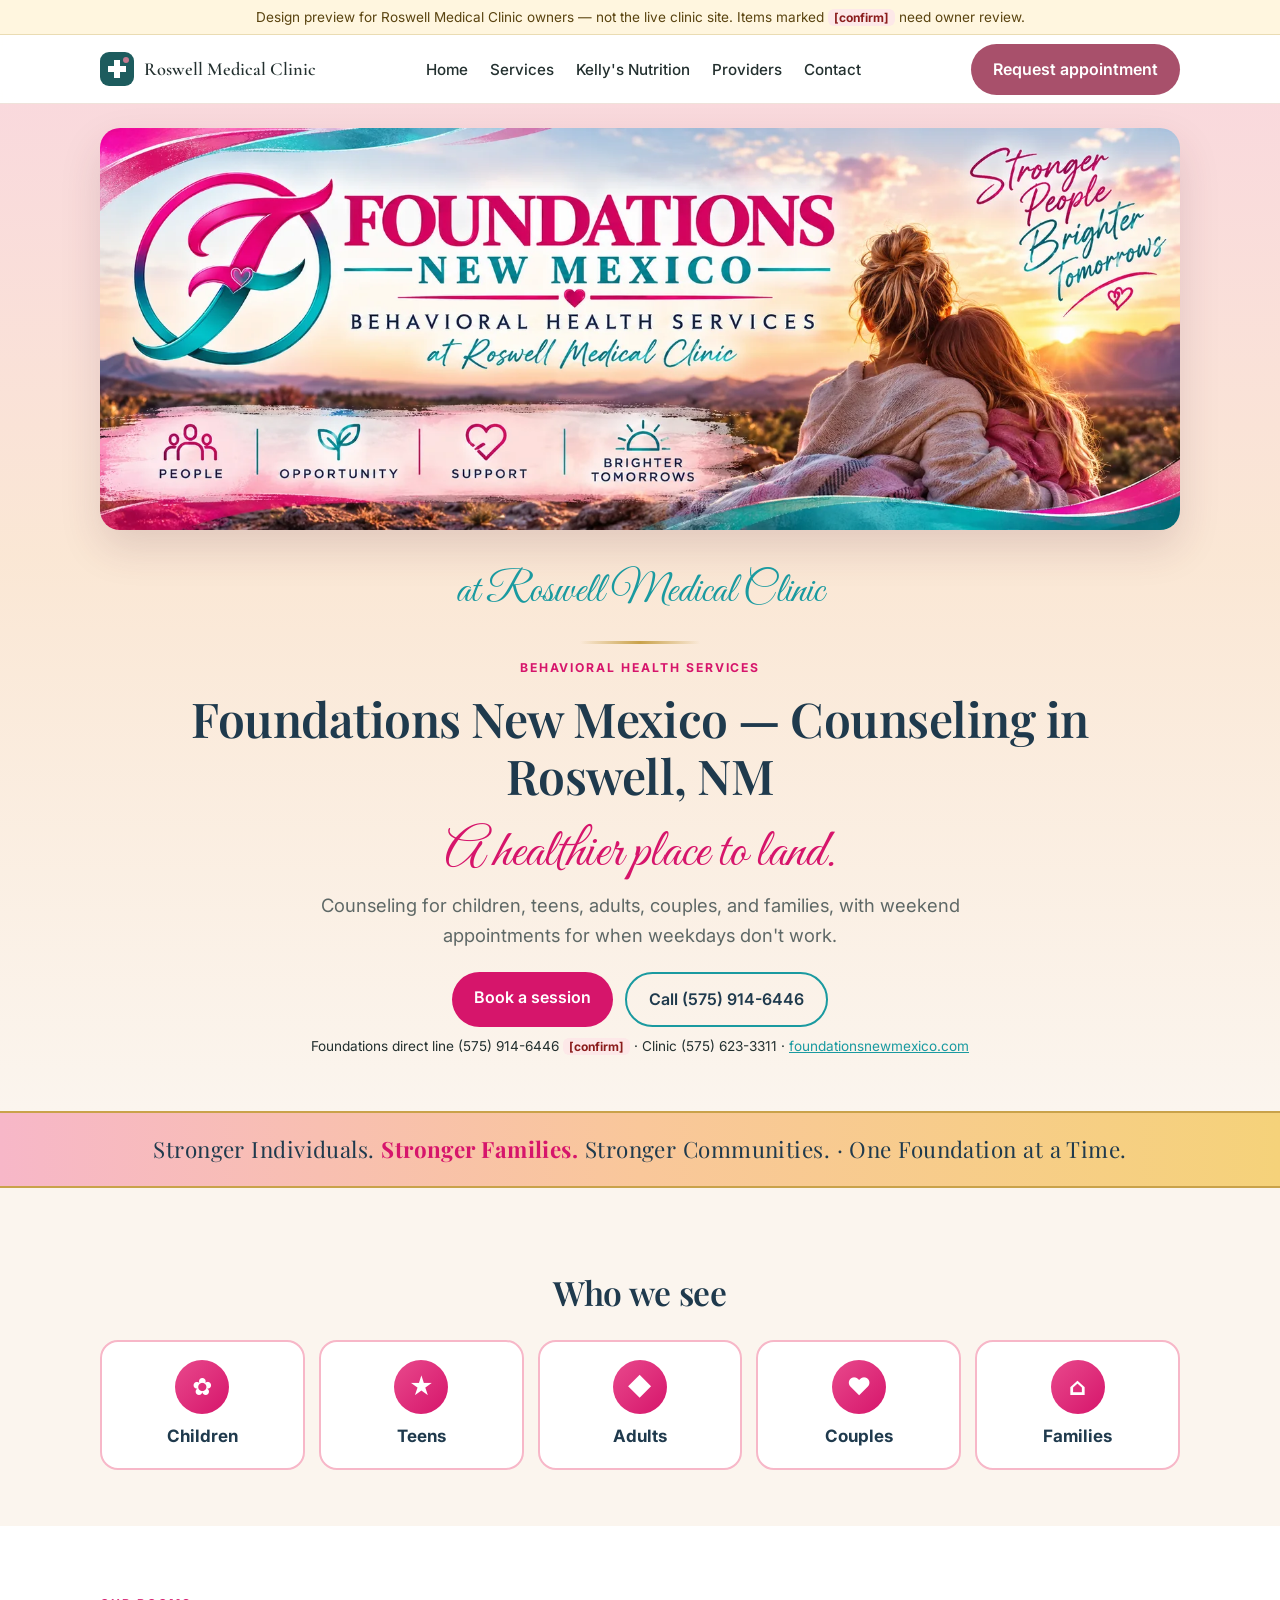
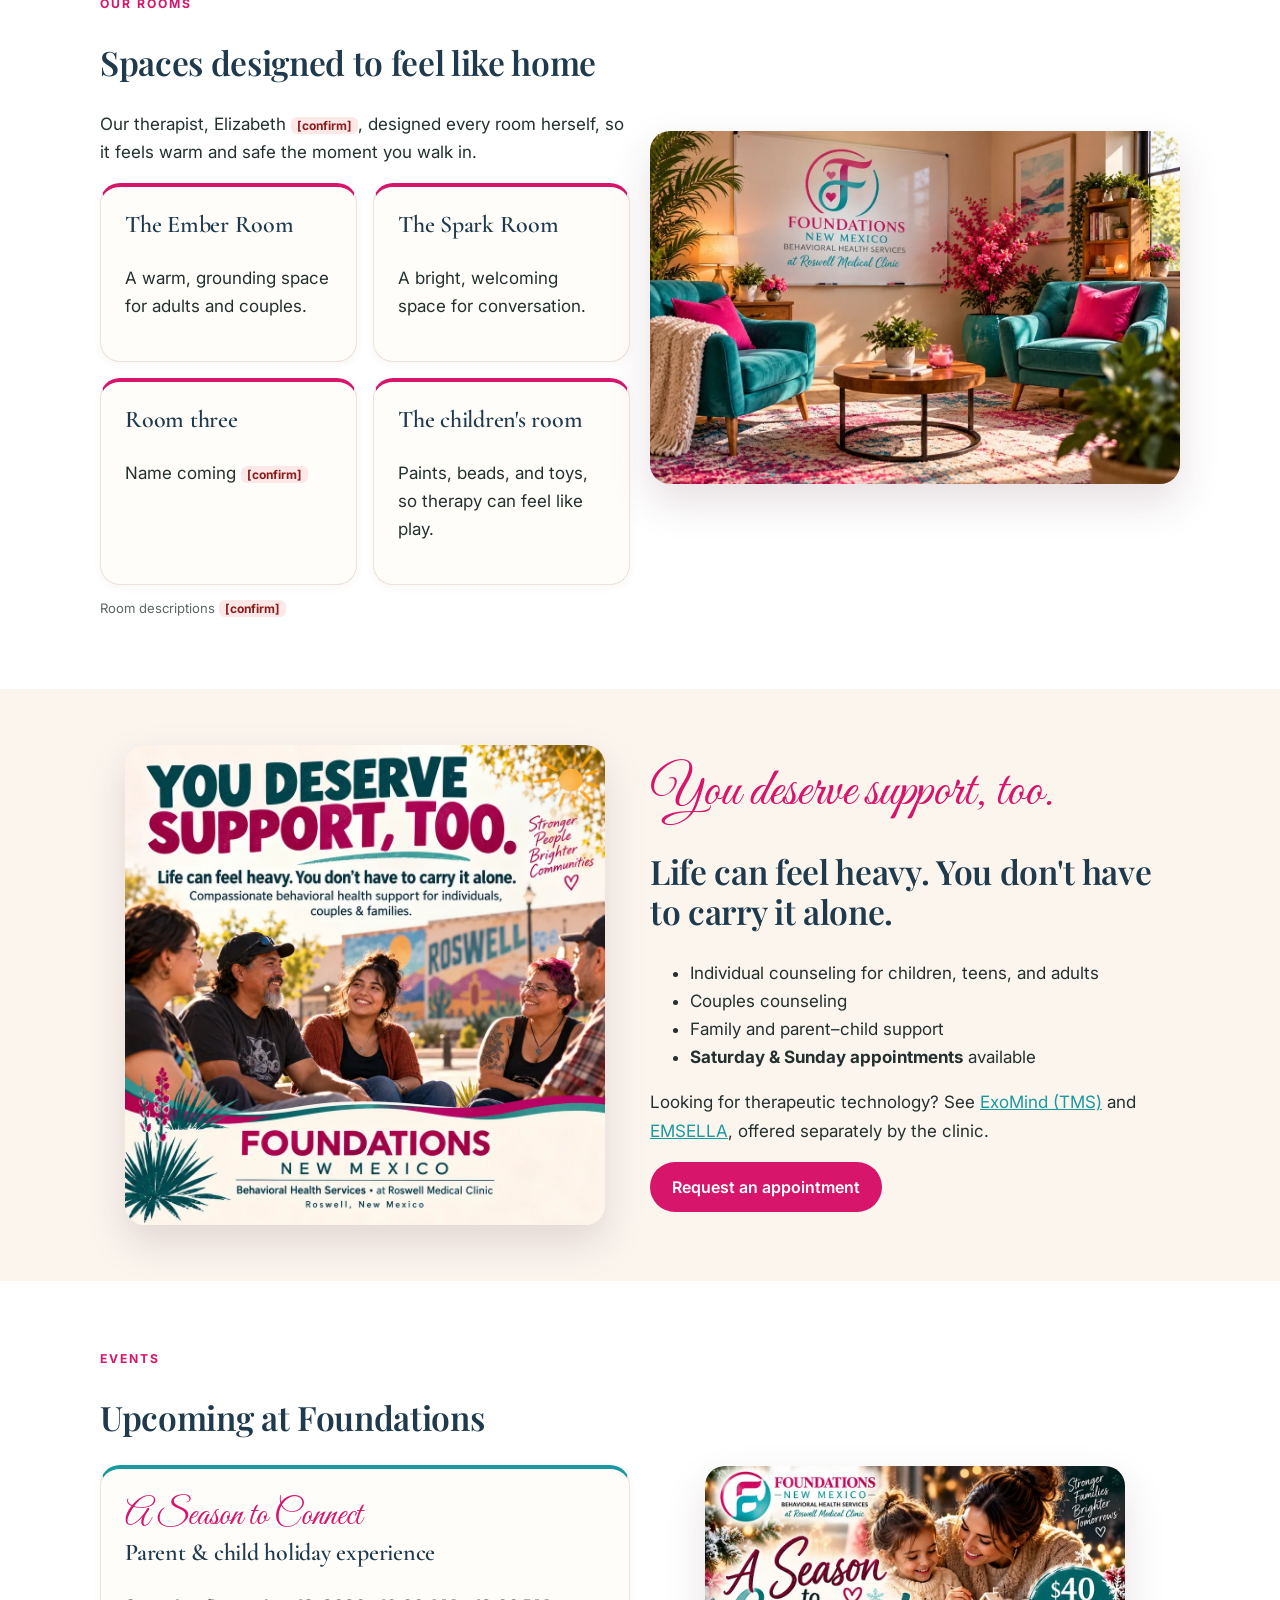
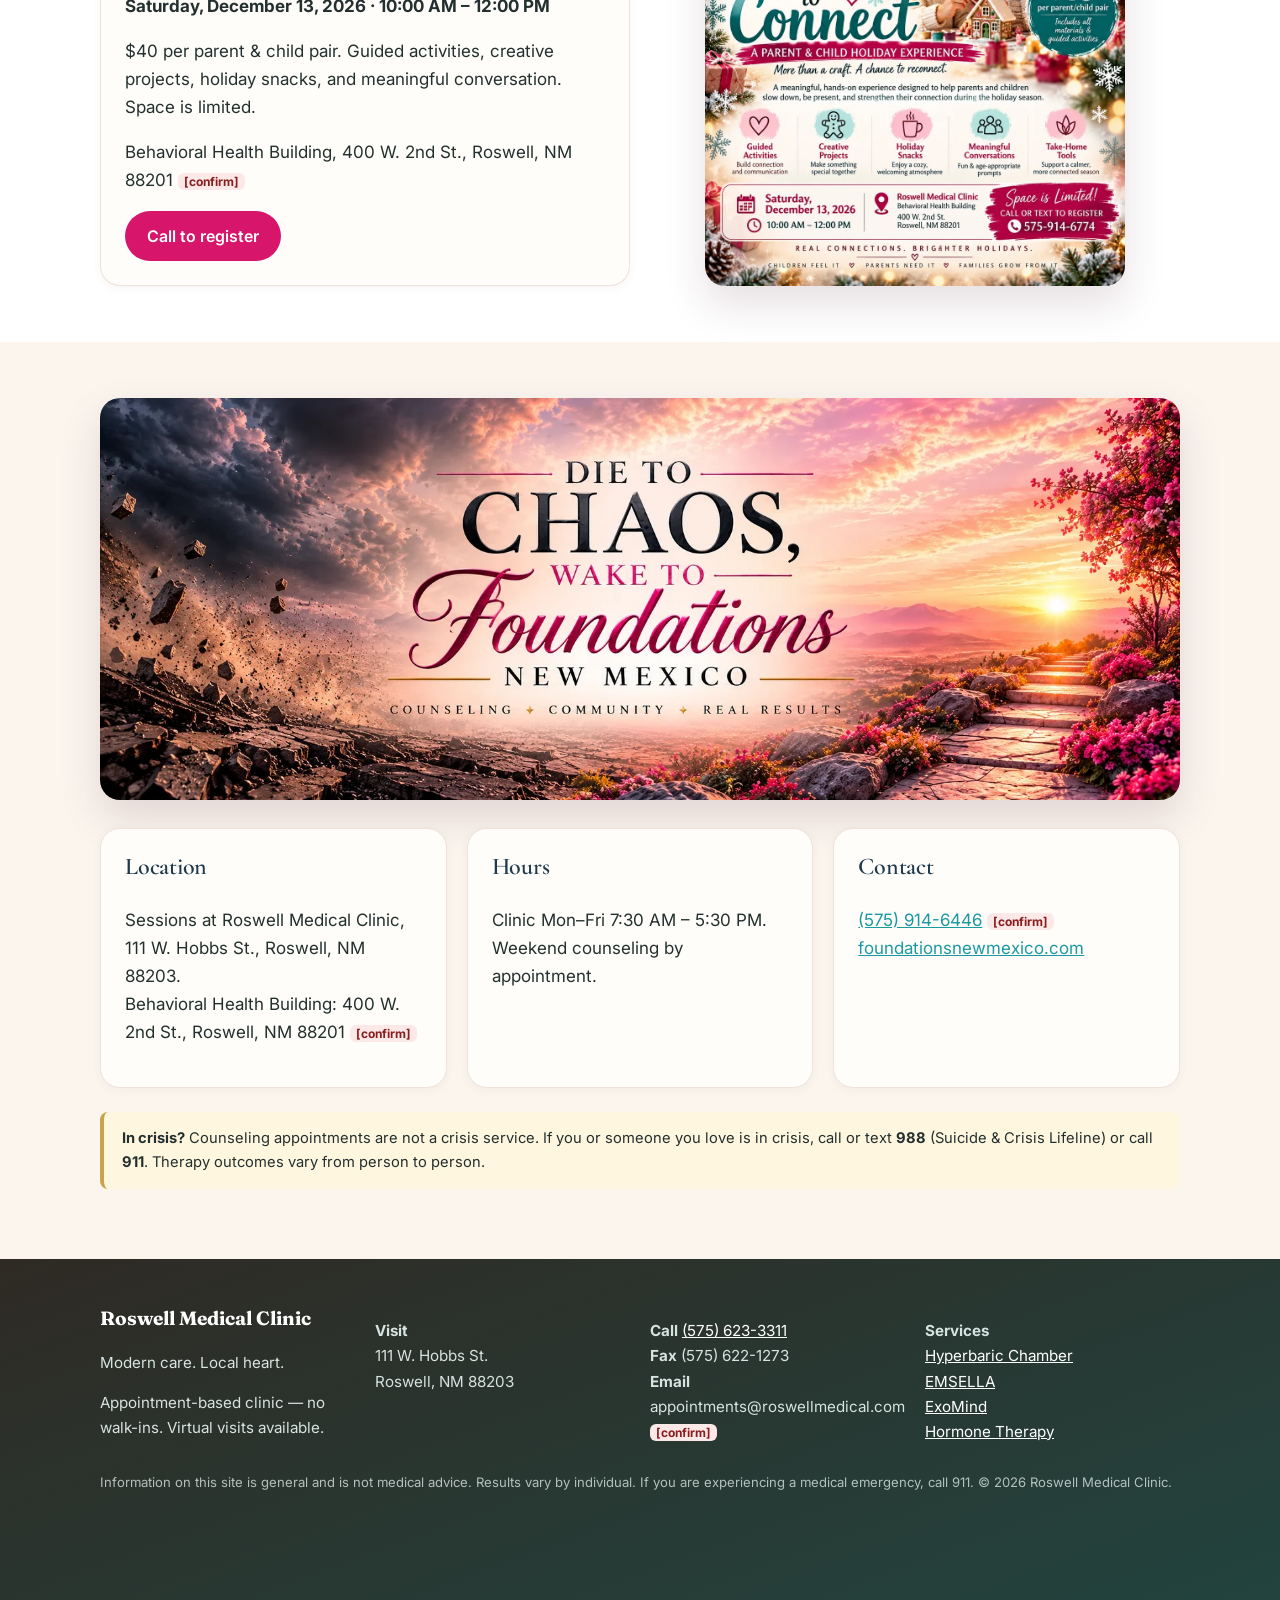
==== roswell-medical/behavioral-health-counseling-roswell-nm.html @ d25d384a "Foundations NM page: exact brand palette" ====
<!doctype html><html lang="en"><head><meta charset="utf-8"><meta name="viewport" content="width=device-width,initial-scale=1">
<meta name="robots" content="noindex,nofollow"><title>Foundations New Mexico | Counseling in Roswell, NM for Children, Teens, Adults, Couples & Families</title><meta name="description" content="Foundations New Mexico, Behavioral Health Services at Roswell Medical Clinic: counseling for children, teens, adults, couples, and families in Roswell, NM. Weekend appointments available.">
<meta property="og:title" content="Foundations New Mexico | Counseling in Roswell, NM for Children, Teens, Adults, Couples & Families"><meta property="og:description" content="Foundations New Mexico, Behavioral Health Services at Roswell Medical Clinic: counseling for children, teens, adults, couples, and families in Roswell, NM. Weekend appointments available."><meta name="theme-color" content="#1d5c5e">
<link rel="preconnect" href="https://fonts.googleapis.com"><link href="https://fonts.googleapis.com/css2?family=Cormorant+Garamond:wght@500;600;700&family=Great+Vibes&family=Playfair+Display:wght@700;900&family=Fraunces:wght@600&family=Inter:wght@400;500;600;700&display=swap" rel="stylesheet">
<link rel="stylesheet" href="styles.css"><script type="application/ld+json">{"@context": "https://schema.org", "@type": ["MedicalClinic", "LocalBusiness"], "name": "Roswell Medical Clinic", "slogan": "Modern care. Local heart.", "telephone": "+1-575-623-3311", "faxNumber": "+1-575-622-1273", "address": {"@type": "PostalAddress", "streetAddress": "111 W. Hobbs St.", "addressLocality": "Roswell", "addressRegion": "NM", "postalCode": "88203", "addressCountry": "US"}, "url": "https://roswellmedical.com/", "medicalSpecialty": ["PrimaryCare", "Psychiatric"], "availableService": [], "department": {"@type": "MedicalClinic", "name": "Foundations New Mexico", "telephone": "+1-575-914-6446", "url": "https://foundationsnewmexico.com", "medicalSpecialty": "Psychiatric"}}</script></head><body>
<a class="skip" href="#main">Skip to content</a><div class="preview">Design preview for Roswell Medical Clinic owners — not the live clinic site. Items marked <span class="confirm">[confirm]</span> need owner review.</div>
<header><div class="wrap hbar"><a class="logo" href="index.html"><svg width="34" height="34" viewBox="0 0 34 34" aria-hidden="true"><rect width="34" height="34" rx="9" fill="#1d5c5e"/><path d="M14 8h6v6h6v6h-6v6h-6v-6H8v-6h6z" fill="#fff"/><circle cx="26" cy="8" r="3" fill="#c47a90"/></svg><span>Roswell Medical Clinic</span></a>
<button class="menu-t" aria-expanded="false" aria-controls="nav" onclick="var n=document.getElementById('nav');n.classList.toggle('open');this.setAttribute('aria-expanded',n.classList.contains('open'))">Menu</button>
<nav id="nav" aria-label="Main"><ul><li><a href="index.html">Home</a></li><li><a href="services.html">Services</a></li><li><a href="kellys-nutrition.html">Kelly's Nutrition</a></li><li><a href="providers.html">Providers</a></li><li><a href="contact.html">Contact</a></li></ul></nav><a class="btn" href="book.html">Request appointment</a></div></header>
<main id="main"><style>
body{background:#FBF5EE}.fnm{--mg:#D6156B;--mg2:#e8498c;--tl:#1A9AA0;--tl2:#1F3A4D;--gold:#C9A24A;--sunset:linear-gradient(90deg,#F7B7C8,#F9C79A,#F5D27A)}
.fnm .tscript{font-family:"Great Vibes",cursive;color:var(--tl);font-size:clamp(1.8rem,4.5vw,2.6rem);margin:0}
.fnm .goldrule{height:3px;width:120px;margin:14px auto;background:linear-gradient(90deg,transparent,var(--gold),transparent);border:0}
.fnm .script{font-family:"Great Vibes",cursive;font-weight:400;color:var(--mg);font-size:clamp(2.2rem,6vw,3.4rem);line-height:1.1;margin:.1em 0}
.fnm h1{font-family:"Playfair Display",Georgia,serif;color:var(--tl2);font-size:clamp(1.9rem,4.6vw,3rem)}
.fnm h2{font-family:"Playfair Display",Georgia,serif;color:var(--tl2)}
.fnm .eyebrow{color:var(--mg)}
.fnm .btn{background:var(--mg)}.fnm .btn:hover{background:#a90f53}.fnm a{color:var(--tl)}.fnm a.btn{color:#fff}.fnm a.btn.ghost{color:var(--tl2)}.fnm .card h3{color:var(--tl2)}.fnm .warn{border-left-color:var(--gold)}.fnm .btn.ghost{background:transparent;color:var(--tl2);border-color:var(--tl)}.fnm .btn.ghost:hover{background:var(--tl);color:#fff}
.fhero{background:linear-gradient(180deg,rgba(247,183,200,.45),rgba(249,199,154,.3) 45%,#FBF5EE);padding:24px 0 40px}
.fband{background:var(--sunset);color:var(--tl2);border-top:2px solid var(--gold);border-bottom:2px solid var(--gold);text-align:center;padding:18px 12px;font-family:"Playfair Display",serif;font-size:clamp(1rem,2.6vw,1.4rem);letter-spacing:.02em}
.fband b{color:var(--mg)}
.ages{display:grid;grid-template-columns:repeat(5,1fr);gap:14px;text-align:center}.ages div{background:#fff;border:2px solid #F7B7C8;border-radius:18px;padding:18px 6px;font-weight:700;color:var(--tl2);transition:transform .25s}.ages div:hover{transform:translateY(-4px)}.ages span{display:grid;place-items:center;width:54px;height:54px;margin:0 auto 8px;border-radius:50%;background:linear-gradient(135deg,var(--mg2),var(--mg));color:#fff;font-size:1.5rem}
.rooms{display:grid;grid-template-columns:repeat(auto-fit,minmax(220px,1fr));gap:16px}.rooms .card{border-top:4px solid var(--mg)}
.fnm .card.feature{border-top-color:var(--tl)}
@media(max-width:640px){.ages{grid-template-columns:repeat(3,1fr)}}
</style><div class="fnm">
<section class="fhero"><div class="wrap"><img class="fimg" src="img/banner.svg" alt="Foundations New Mexico, Behavioral Health Services at Roswell Medical Clinic. Stronger People, Brighter Futures." width="1600" height="595">
<div style="text-align:center;margin-top:28px"><p class="tscript">at Roswell Medical Clinic</p><hr class="goldrule"><p class="eyebrow">Behavioral Health Services</p><h1>Foundations New Mexico — Counseling in Roswell, NM</h1><p class="script">A healthier place to land.</p><p class="lead" style="margin:0 auto">Counseling for children, teens, adults, couples, and families, with weekend appointments for when weekdays don't work.</p>
<div class="cta" style="justify-content:center"><a class="btn" href="book.html?service=behavioral">Book a session</a><a class="btn ghost" href="tel:+15759146446">Call (575) 914-6446</a></div><p style="font-size:.85rem;margin-top:8px">Foundations direct line (575) 914-6446 <span class="confirm">[confirm]</span> · Clinic (575) 623-3311 · <a href="https://foundationsnewmexico.com" rel="noopener">foundationsnewmexico.com</a></p></div></div></section>
<div class="fband">Stronger Individuals. <b>Stronger Families.</b> Stronger Communities. · One Foundation at a Time.</div>
<section><div class="wrap"><h2 style="text-align:center">Who we see</h2><div class="ages"><div><span>✿</span>Children</div><div><span>★</span>Teens</div><div><span>◆</span>Adults</div><div><span>♥</span>Couples</div><div><span>⌂</span>Families</div></div></div></section>
<section style="background:#fff"><div class="wrap grid" style="align-items:center"><div><p class="eyebrow">Our rooms</p><h2>Spaces designed to feel like home</h2><p>Our therapist, Elizabeth <span class="confirm">[confirm]</span>, designed every room herself, so it feels warm and safe the moment you walk in.</p>
<div class="rooms"><div class="card"><h3>The Ember Room</h3><p>A warm, grounding space for adults and couples.</p></div><div class="card"><h3>The Spark Room</h3><p>A bright, welcoming space for conversation.</p></div><div class="card"><h3>Room three</h3><p>Name coming <span class="confirm">[confirm]</span></p></div><div class="card"><h3>The children's room</h3><p>Paints, beads, and toys, so therapy can feel like play.</p></div></div>
<p style="font-size:.82rem;color:var(--muted)">Room descriptions <span class="confirm">[confirm]</span></p></div><img class="fimg" src="img/room.svg" alt="A Foundations New Mexico therapy room with teal chairs, pink pillows, and plants" width="1200" height="800" loading="lazy"></div></section>
<section><div class="wrap grid" style="align-items:center"><img class="fimg" src="img/support.svg" alt="You deserve support, too. Life can feel heavy. You don't have to carry it alone." width="1000" height="1000" loading="lazy" style="max-width:480px;margin:auto">
<div><p class="script">You deserve support, too.</p><h2>Life can feel heavy. You don't have to carry it alone.</h2><ul><li>Individual counseling for children, teens, and adults</li><li>Couples counseling</li><li>Family and parent–child support</li><li><strong>Saturday &amp; Sunday appointments</strong> available</li></ul><p>Looking for therapeutic technology? See <a href="exomind-roswell-nm.html">ExoMind (TMS)</a> and <a href="emsella-roswell-nm.html">EMSELLA</a>, offered separately by the clinic.</p><a class="btn" href="book.html?service=behavioral">Request an appointment</a></div></div></section>
<section style="background:#fff"><div class="wrap"><p class="eyebrow">Events</p><h2>Upcoming at Foundations</h2><div class="grid" style="align-items:center"><div class="card feature"><p class="script" style="font-size:2.2rem">A Season to Connect</p><h3>Parent &amp; child holiday experience</h3><p><strong>Saturday, December 13, 2026 · 10:00 AM – 12:00 PM</strong></p><p>$40 per parent &amp; child pair. Guided activities, creative projects, holiday snacks, and meaningful conversation. Space is limited.</p><p>Behavioral Health Building, 400 W. 2nd St., Roswell, NM 88201 <span class="confirm">[confirm]</span></p><a class="btn" href="tel:+15759146446">Call to register</a></div><img class="fimg" src="img/season.svg" alt="A Season to Connect event flyer" width="1000" height="1000" loading="lazy" style="max-width:420px;margin:auto"></div></div></section>
<section><div class="wrap"><img class="fimg" src="img/chaos.svg" alt="Die to Chaos, Wake to Foundations" width="1600" height="595" loading="lazy"><div class="grid" style="margin-top:28px"><div class="card"><h3>Location</h3><p>Sessions at Roswell Medical Clinic, 111 W. Hobbs St., Roswell, NM 88203.<br>Behavioral Health Building: 400 W. 2nd St., Roswell, NM 88201 <span class="confirm">[confirm]</span></p></div><div class="card"><h3>Hours</h3><p>Clinic Mon–Fri 7:30 AM – 5:30 PM. Weekend counseling by appointment.</p></div><div class="card"><h3>Contact</h3><p><a href="tel:+15759146446">(575) 914-6446</a> <span class="confirm">[confirm]</span><br><a href="https://foundationsnewmexico.com" rel="noopener">foundationsnewmexico.com</a></p></div></div>
<p class="warn" style="margin-top:24px"><strong>In crisis?</strong> Counseling appointments are not a crisis service. If you or someone you love is in crisis, call or text <strong>988</strong> (Suicide &amp; Crisis Lifeline) or call <strong>911</strong>. Therapy outcomes vary from person to person.</p></div></section></div></main>
<footer><div class="wrap grid"><div><strong style="font-family:Fraunces,serif;font-size:1.2rem;color:#fff">Roswell Medical Clinic</strong><p>Modern care. Local heart.</p><p>Appointment-based clinic — no walk-ins. Virtual visits available.</p></div>
<div><p><strong>Visit</strong><br>111 W. Hobbs St.<br>Roswell, NM 88203</p></div><div><p><strong>Call</strong> <a href="tel:+15756233311">(575) 623-3311</a><br><strong>Fax</strong> (575) 622-1273<br><strong>Email</strong> appointments@roswellmedical.com <span class="confirm">[confirm]</span></p></div>
<div><p><strong>Services</strong><br><a href="hyperbaric-chamber-roswell-nm.html">Hyperbaric Chamber</a><br><a href="emsella-roswell-nm.html">EMSELLA</a><br><a href="exomind-roswell-nm.html">ExoMind</a><br><a href="hormone-therapy-roswell-nm.html">Hormone Therapy</a></p></div></div>
<div class="wrap"><p style="font-size:.82rem;opacity:.8">Information on this site is general and is not medical advice. Results vary by individual. If you are experiencing a medical emergency, call 911. © 2026 Roswell Medical Clinic.</p></div></footer>
<div class="mbar"><a class="btn ghost" href="tel:+15756233311">Call</a><a class="btn" href="book.html">Book</a></div><script src="site.js" defer></script></body></html>
---- roswell-medical/styles.css ----
:root{--ink:#23302f;--muted:#5e6866;--bg:#fcf7f2;--card:#fffdfa;--brand:#1d5c5e;--brand-d:#154446;--terra:#a8506b;--sand:#f3dcd2;--accent:#c9a45c;--line:#efe2da;--r:20px}
*{box-sizing:border-box}html{scroll-behavior:smooth}body{margin:0;font-family:"Inter",system-ui,-apple-system,Segoe UI,Roboto,sans-serif;color:var(--ink);background:var(--bg);line-height:1.65;font-size:17px}
h1,h2,h3{font-family:"Cormorant Garamond","Fraunces",Georgia,serif;line-height:1.2;font-weight:600;letter-spacing:-.01em}h1{font-size:clamp(2.4rem,6vw,4rem);margin:.2em 0 .4em}h2{font-size:clamp(1.5rem,3.4vw,2.1rem)}
a{color:var(--brand)}a:focus-visible,button:focus-visible,input:focus-visible,select:focus-visible,textarea:focus-visible{outline:3px solid var(--accent);outline-offset:2px}
.skip{position:absolute;left:-999px}.skip:focus{left:8px;top:8px;background:#fff;padding:8px;z-index:99}
.wrap{max-width:1120px;margin:0 auto;padding:0 20px}
.preview{background:#fff6df;color:#5a4410;font-size:.85rem;text-align:center;padding:6px 12px;border-bottom:1px solid #eadcb3}
header{background:rgba(255,255,255,.95);backdrop-filter:blur(8px);border-bottom:1px solid var(--line);position:sticky;top:0;z-index:20}
.hbar{display:flex;align-items:center;justify-content:space-between;gap:16px;min-height:68px}
.logo{display:flex;align-items:center;gap:10px;text-decoration:none;color:var(--ink);font-family:"Cormorant Garamond","Fraunces",Georgia,serif;font-weight:600;font-size:1.15rem}
.logo svg{flex:none}
nav ul{list-style:none;display:flex;gap:22px;margin:0;padding:0}nav a{text-decoration:none;color:var(--ink);font-weight:500;font-size:.95rem}nav a[aria-current]{color:var(--brand);border-bottom:2px solid var(--accent)}
.btn{display:inline-block;transition:transform .2s,background .2s;background:var(--terra);color:#fff;text-decoration:none;padding:12px 22px;border-radius:999px;font-weight:600;border:0;cursor:pointer;font-size:1rem}.btn:hover{background:#8c3f58;transform:translateY(-2px)}.btn.ghost{background:transparent;color:var(--brand);border:2px solid var(--brand)}.btn.ghost:hover{background:var(--brand);color:#fff}
.menu-t{display:none;background:none;border:1px solid var(--line);border-radius:10px;padding:8px 12px;font-size:1rem}
.hero{background:radial-gradient(900px 420px at 85% -10%,#f6d3cf 0,transparent 60%),radial-gradient(700px 400px at -10% 110%,#f7dfc8 0,transparent 60%),linear-gradient(180deg,#fbece6,#fcf7f2);padding:72px 0 56px;position:relative;overflow:hidden}
.eyebrow{text-transform:uppercase;letter-spacing:.16em;font-size:.76rem;color:var(--terra);font-weight:700}
.lead{font-size:1.15rem;color:var(--muted);max-width:640px}
.cta{display:flex;flex-wrap:wrap;gap:12px;margin-top:22px}
section{padding:56px 0}.grid{display:grid;gap:20px;grid-template-columns:repeat(auto-fit,minmax(250px,1fr))}
.card{background:var(--card);border:1px solid var(--line);border-radius:var(--r);padding:24px;box-shadow:0 2px 10px rgba(90,60,30,.05);transition:transform .25s,box-shadow .25s}.card:hover{transform:translateY(-4px);box-shadow:0 14px 30px rgba(90,60,30,.12)}.card h3{margin-top:0;font-size:1.5rem}.card a.more{font-weight:600;text-decoration:none}
.feature{border-top:4px solid var(--accent)}
.note{background:#f3ece0;border-left:4px solid var(--brand);padding:14px 18px;border-radius:8px;font-size:.95rem}
.warn{background:#fff6df;border-left:4px solid var(--accent);padding:14px 18px;border-radius:8px;font-size:.92rem}
.confirm{background:#fde8e8;color:#8a1c1c;font-size:.75rem;font-weight:700;padding:1px 6px;border-radius:6px;white-space:nowrap}
.price{font-size:1.2rem;font-weight:700}
details{background:#fff;border:1px solid var(--line);border-radius:12px;padding:14px 18px;margin:10px 0}summary{cursor:pointer;font-weight:600}
.steps{counter-reset:s;list-style:none;padding:0}.steps li{counter-increment:s;padding-left:46px;position:relative;margin:14px 0}.steps li:before{content:counter(s);position:absolute;left:0;top:0;width:32px;height:32px;border-radius:50%;background:var(--terra);color:#fff;display:grid;place-items:center;font-weight:700}
form .row{display:grid;gap:16px;grid-template-columns:1fr 1fr}label{font-weight:600;display:block;margin-bottom:4px}input,select,textarea{width:100%;padding:12px;border:1px solid #c5d3d0;border-radius:10px;font:inherit;background:#fff}fieldset{border:1px solid var(--line);border-radius:10px}
table{border-collapse:collapse;width:100%}td,th{padding:10px;border-bottom:1px solid var(--line);text-align:left}
footer{background:linear-gradient(160deg,#2f2a24,#22443f);color:#d6e3e0;padding:44px 0 110px;font-size:.95rem}footer a{color:#fff}
.mbar{display:none}
@media(max-width:860px){nav{display:none;position:absolute;top:68px;left:0;right:0;background:#fff;border-bottom:1px solid var(--line)}nav.open{display:block}nav ul{flex-direction:column;padding:14px 20px;gap:14px}.menu-t{display:block}.hbar .btn{display:none}form .row{grid-template-columns:1fr}
.mbar{display:flex;position:fixed;bottom:0;left:0;right:0;z-index:30;gap:10px;padding:10px 12px calc(10px + env(safe-area-inset-bottom));background:#fff;border-top:1px solid var(--line);box-shadow:0 -4px 16px rgba(0,0,0,.06)}.mbar a{flex:1;text-align:center}}

.blob{position:absolute;border-radius:50%;filter:blur(2px);opacity:.5;animation:float 14s ease-in-out infinite;pointer-events:none;z-index:0}.b1{width:260px;height:260px;background:radial-gradient(circle,#e9a7b4,transparent 70%);top:-60px;right:6%}.b2{width:200px;height:200px;background:radial-gradient(circle,#f2c9a4,transparent 70%);bottom:-50px;left:4%;animation-delay:-5s}.b3{width:120px;height:120px;background:radial-gradient(circle,#7fb0ad,transparent 70%);top:40%;right:40%;animation-delay:-9s}
@keyframes float{0%,100%{transform:translate(0,0)}50%{transform:translate(18px,-22px)}}
.hero .wrap{position:relative;z-index:1}
.reveal{opacity:0;transform:translateY(22px);transition:opacity .8s ease,transform .8s ease}.reveal.in{opacity:1;transform:none}
.car{position:relative}.car-track{display:grid}.slide{grid-area:1/1;opacity:0;visibility:hidden;transition:opacity .9s ease,visibility .9s}.slide.on{opacity:1;visibility:visible}
.hs{display:grid;grid-template-columns:1.1fr .9fr;gap:36px;align-items:center;min-height:440px}
.art{aspect-ratio:4/3.4;border-radius:200px 200px 28px 28px;position:relative;overflow:hidden;box-shadow:0 24px 50px rgba(120,70,40,.18)}
.art .tag{position:absolute;bottom:16px;left:50%;transform:translateX(-50%);background:rgba(255,253,249,.85);font-size:.72rem;letter-spacing:.14em;text-transform:uppercase;padding:6px 14px;border-radius:999px;color:var(--muted);white-space:nowrap}
.art .sun{position:absolute;width:46%;aspect-ratio:1;border-radius:50%;top:16%;left:27%;background:radial-gradient(circle,#fbe3c4,#f0a98e)}
.art .mesa{position:absolute;left:0;right:0;bottom:0;height:42%;background:linear-gradient(180deg,#8f5a78,#5d3f5f);clip-path:polygon(0 40%,18% 30%,30% 45%,52% 20%,70% 35%,85% 25%,100% 38%,100% 100%,0 100%)}
.g1{background:linear-gradient(180deg,#fbe6dc,#f2bfae)}.g2{background:linear-gradient(160deg,#d3e6e4,#7fb0ad)}.g3{background:linear-gradient(160deg,#f6e7cf,#dcbd82)}.g4{background:linear-gradient(160deg,#f6d6dc,#c47a90)}
.art.photo{background-size:cover;background-position:center}.fimg{width:100%;height:auto;border-radius:20px;display:block;box-shadow:0 18px 40px rgba(90,40,60,.15)}
.ring{position:absolute;border:2px solid rgba(255,255,255,.7);border-radius:50%;animation:float 10s ease-in-out infinite}
.ctrl{display:flex;align-items:center;gap:12px;margin-top:24px}.dots{display:flex;gap:8px}.dots button{width:12px;height:12px;border-radius:50%;border:2px solid var(--terra);background:transparent;padding:0;cursor:pointer}.dots button[aria-current=true]{background:var(--terra);width:28px;border-radius:8px}
.pb,.arr{background:var(--card);border:1px solid var(--line);border-radius:999px;padding:6px 14px;cursor:pointer;font:inherit;font-size:.85rem;color:var(--ink)}
.rail{display:flex;gap:20px;overflow-x:auto;scroll-snap-type:x mandatory;padding:8px 4px 20px;scrollbar-width:thin}.rail>*{flex:0 0 min(300px,82%);scroll-snap-align:start}
.cat-ic{width:56px;height:56px;border-radius:16px;display:grid;place-items:center;font-size:1.6rem;margin-bottom:10px}
@media(max-width:860px){.hs{grid-template-columns:1fr;min-height:0}.art{max-width:340px;width:100%;margin:0 auto;order:-1;aspect-ratio:4/3}}
@media(prefers-reduced-motion:reduce){html{scroll-behavior:auto}*{animation:none!important;transition:none!important}.reveal{opacity:1;transform:none}}
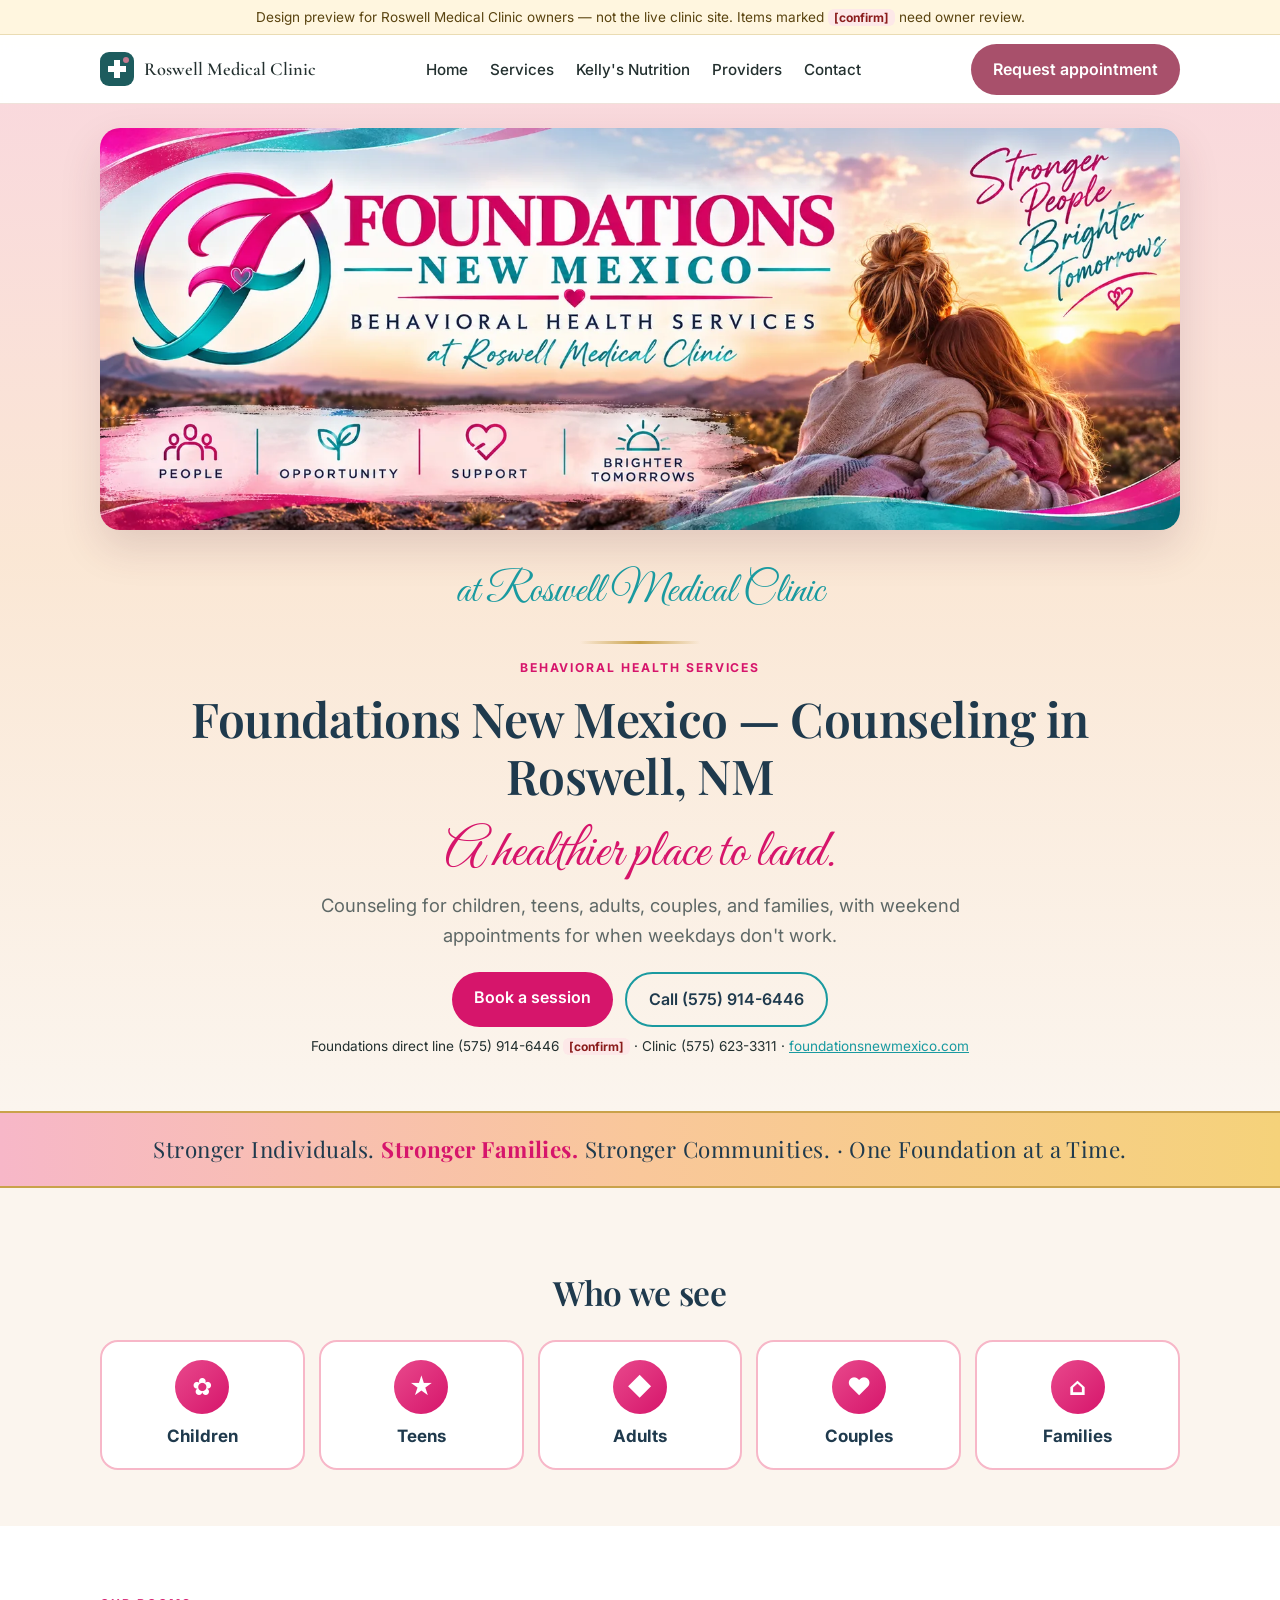
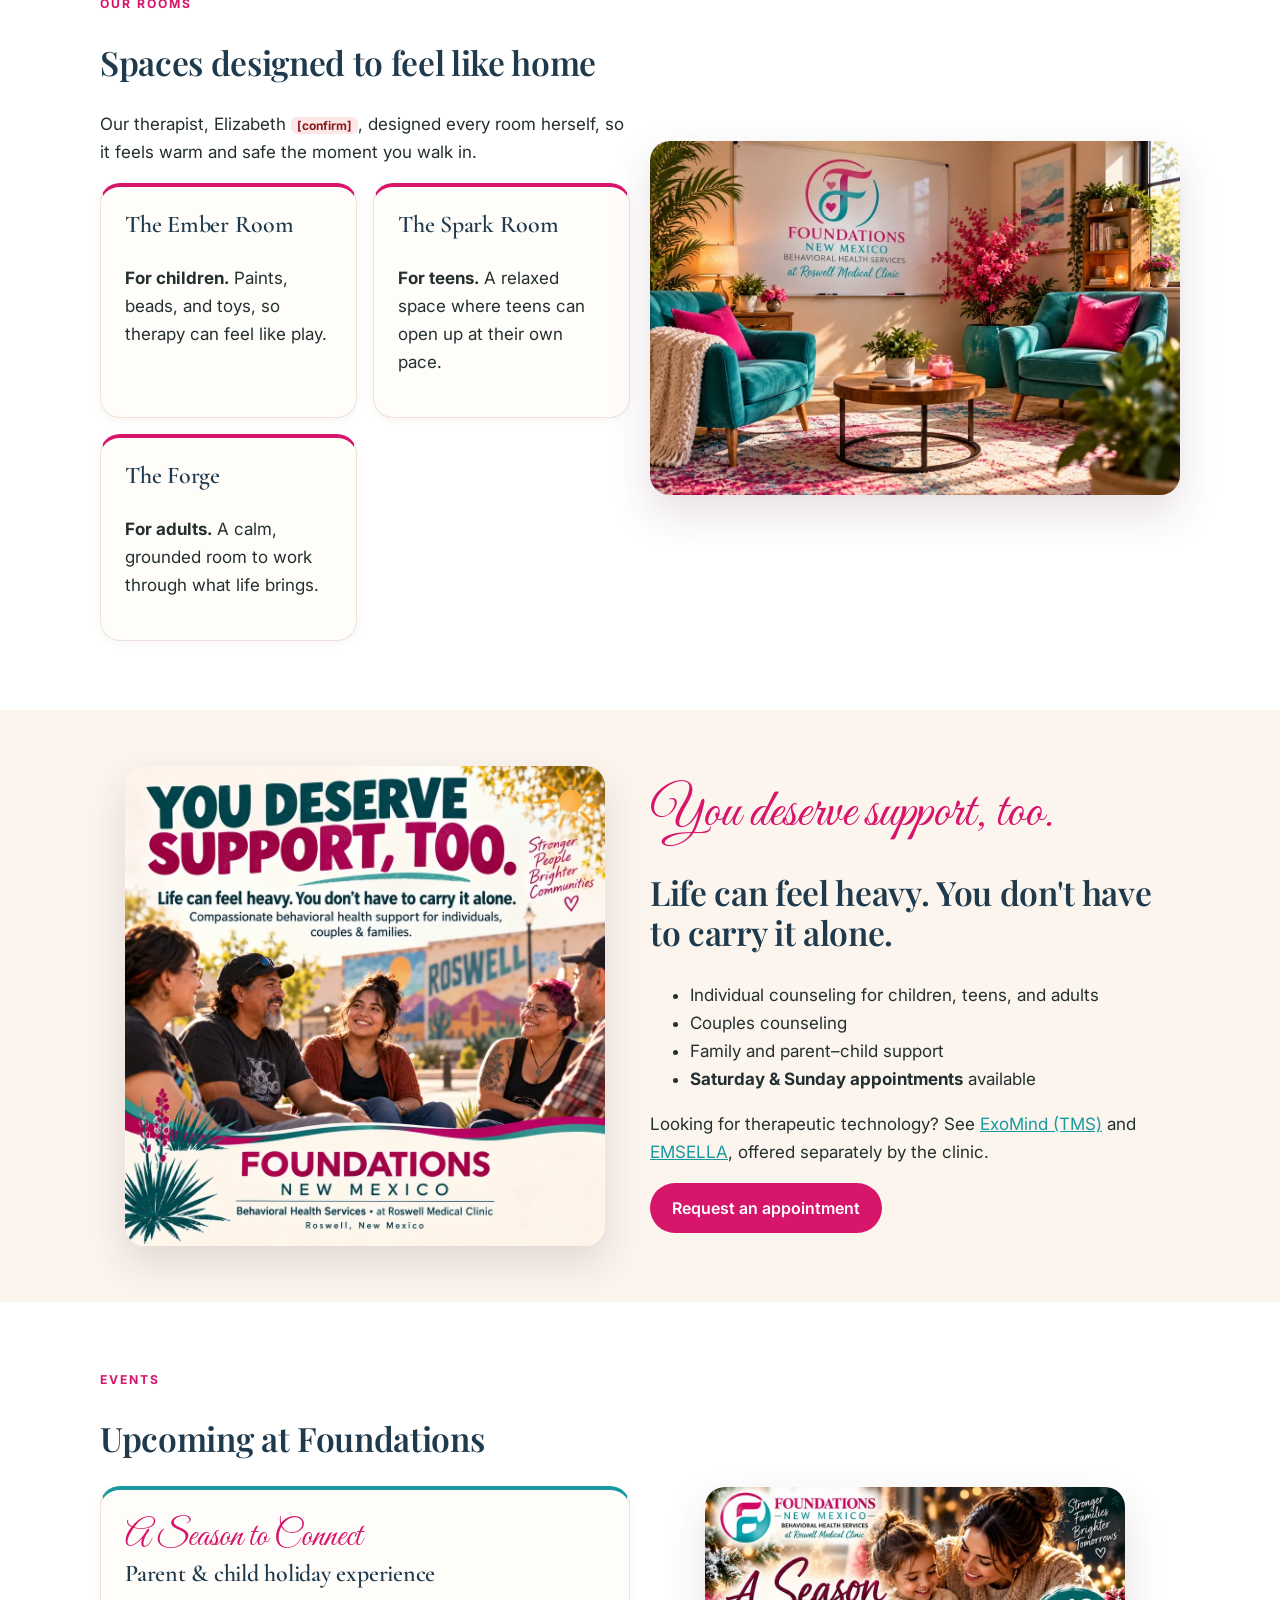
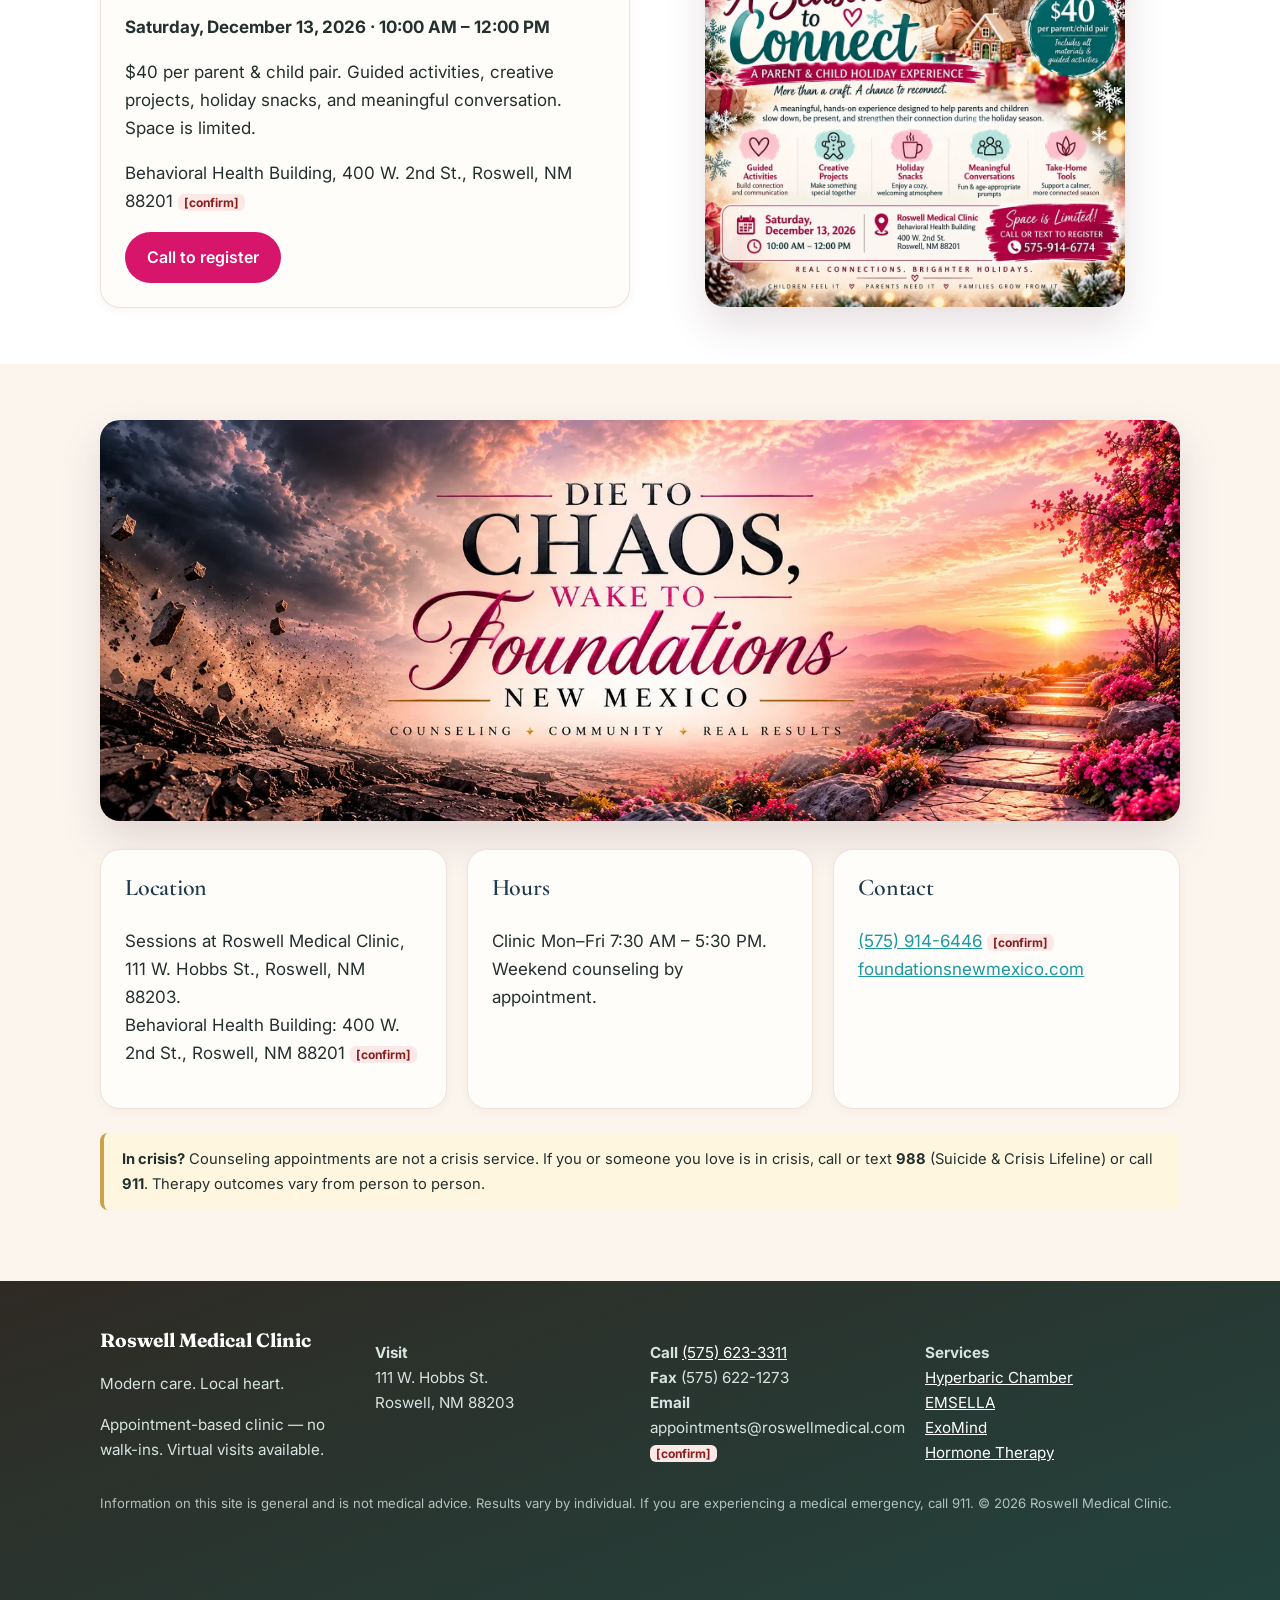
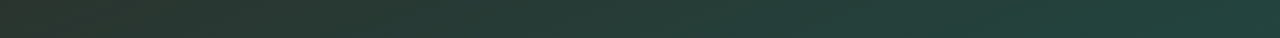
==== commit 0f1f420d: "Foundations: Ember (children), Spark (teens), Forge (adults)" ====
--- a/roswell-medical/behavioral-health-counseling-roswell-nm.html
+++ b/roswell-medical/behavioral-health-counseling-roswell-nm.html
@@ -30,8 +30,8 @@
 <div class="fband">Stronger Individuals. <b>Stronger Families.</b> Stronger Communities. · One Foundation at a Time.</div>
 <section><div class="wrap"><h2 style="text-align:center">Who we see</h2><div class="ages"><div><span>✿</span>Children</div><div><span>★</span>Teens</div><div><span>◆</span>Adults</div><div><span>♥</span>Couples</div><div><span>⌂</span>Families</div></div></div></section>
 <section style="background:#fff"><div class="wrap grid" style="align-items:center"><div><p class="eyebrow">Our rooms</p><h2>Spaces designed to feel like home</h2><p>Our therapist, Elizabeth <span class="confirm">[confirm]</span>, designed every room herself, so it feels warm and safe the moment you walk in.</p>
-<div class="rooms"><div class="card"><h3>The Ember Room</h3><p>A warm, grounding space for adults and couples.</p></div><div class="card"><h3>The Spark Room</h3><p>A bright, welcoming space for conversation.</p></div><div class="card"><h3>Room three</h3><p>Name coming <span class="confirm">[confirm]</span></p></div><div class="card"><h3>The children's room</h3><p>Paints, beads, and toys, so therapy can feel like play.</p></div></div>
-<p style="font-size:.82rem;color:var(--muted)">Room descriptions <span class="confirm">[confirm]</span></p></div><img class="fimg" src="img/room.svg" alt="A Foundations New Mexico therapy room with teal chairs, pink pillows, and plants" width="1200" height="800" loading="lazy"></div></section>
+<div class="rooms"><div class="card"><h3>The Ember Room</h3><p><strong>For children.</strong> Paints, beads, and toys, so therapy can feel like play.</p></div><div class="card"><h3>The Spark Room</h3><p><strong>For teens.</strong> A relaxed space where teens can open up at their own pace.</p></div><div class="card"><h3>The Forge</h3><p><strong>For adults.</strong> A calm, grounded room to work through what life brings.</p></div></div>
+<p style="font-size:.82rem;color:var(--muted)"></p></div><img class="fimg" src="img/room.svg" alt="A Foundations New Mexico therapy room with teal chairs, pink pillows, and plants" width="1200" height="800" loading="lazy"></div></section>
 <section><div class="wrap grid" style="align-items:center"><img class="fimg" src="img/support.svg" alt="You deserve support, too. Life can feel heavy. You don't have to carry it alone." width="1000" height="1000" loading="lazy" style="max-width:480px;margin:auto">
 <div><p class="script">You deserve support, too.</p><h2>Life can feel heavy. You don't have to carry it alone.</h2><ul><li>Individual counseling for children, teens, and adults</li><li>Couples counseling</li><li>Family and parent–child support</li><li><strong>Saturday &amp; Sunday appointments</strong> available</li></ul><p>Looking for therapeutic technology? See <a href="exomind-roswell-nm.html">ExoMind (TMS)</a> and <a href="emsella-roswell-nm.html">EMSELLA</a>, offered separately by the clinic.</p><a class="btn" href="book.html?service=behavioral">Request an appointment</a></div></div></section>
 <section style="background:#fff"><div class="wrap"><p class="eyebrow">Events</p><h2>Upcoming at Foundations</h2><div class="grid" style="align-items:center"><div class="card feature"><p class="script" style="font-size:2.2rem">A Season to Connect</p><h3>Parent &amp; child holiday experience</h3><p><strong>Saturday, December 13, 2026 · 10:00 AM – 12:00 PM</strong></p><p>$40 per parent &amp; child pair. Guided activities, creative projects, holiday snacks, and meaningful conversation. Space is limited.</p><p>Behavioral Health Building, 400 W. 2nd St., Roswell, NM 88201 <span class="confirm">[confirm]</span></p><a class="btn" href="tel:+15759146446">Call to register</a></div><img class="fimg" src="img/season.svg" alt="A Season to Connect event flyer" width="1000" height="1000" loading="lazy" style="max-width:420px;margin:auto"></div></div></section>
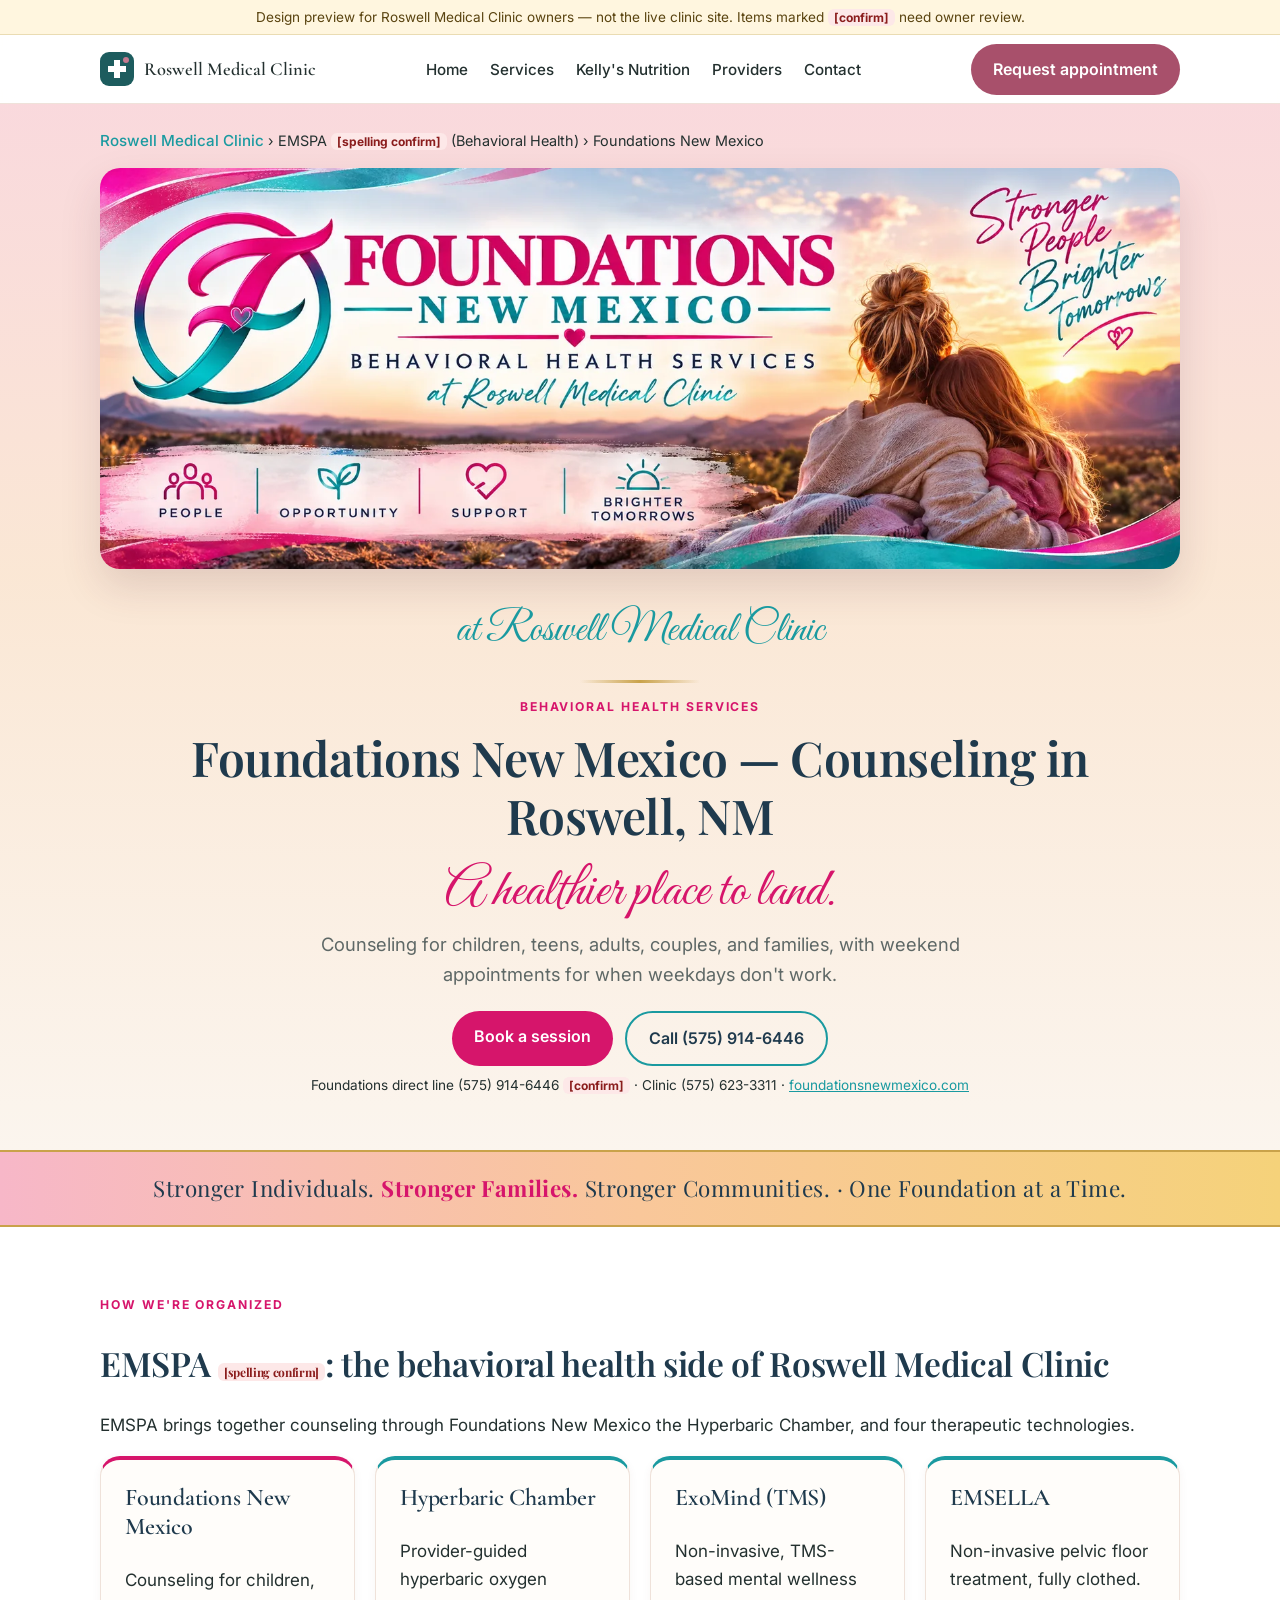
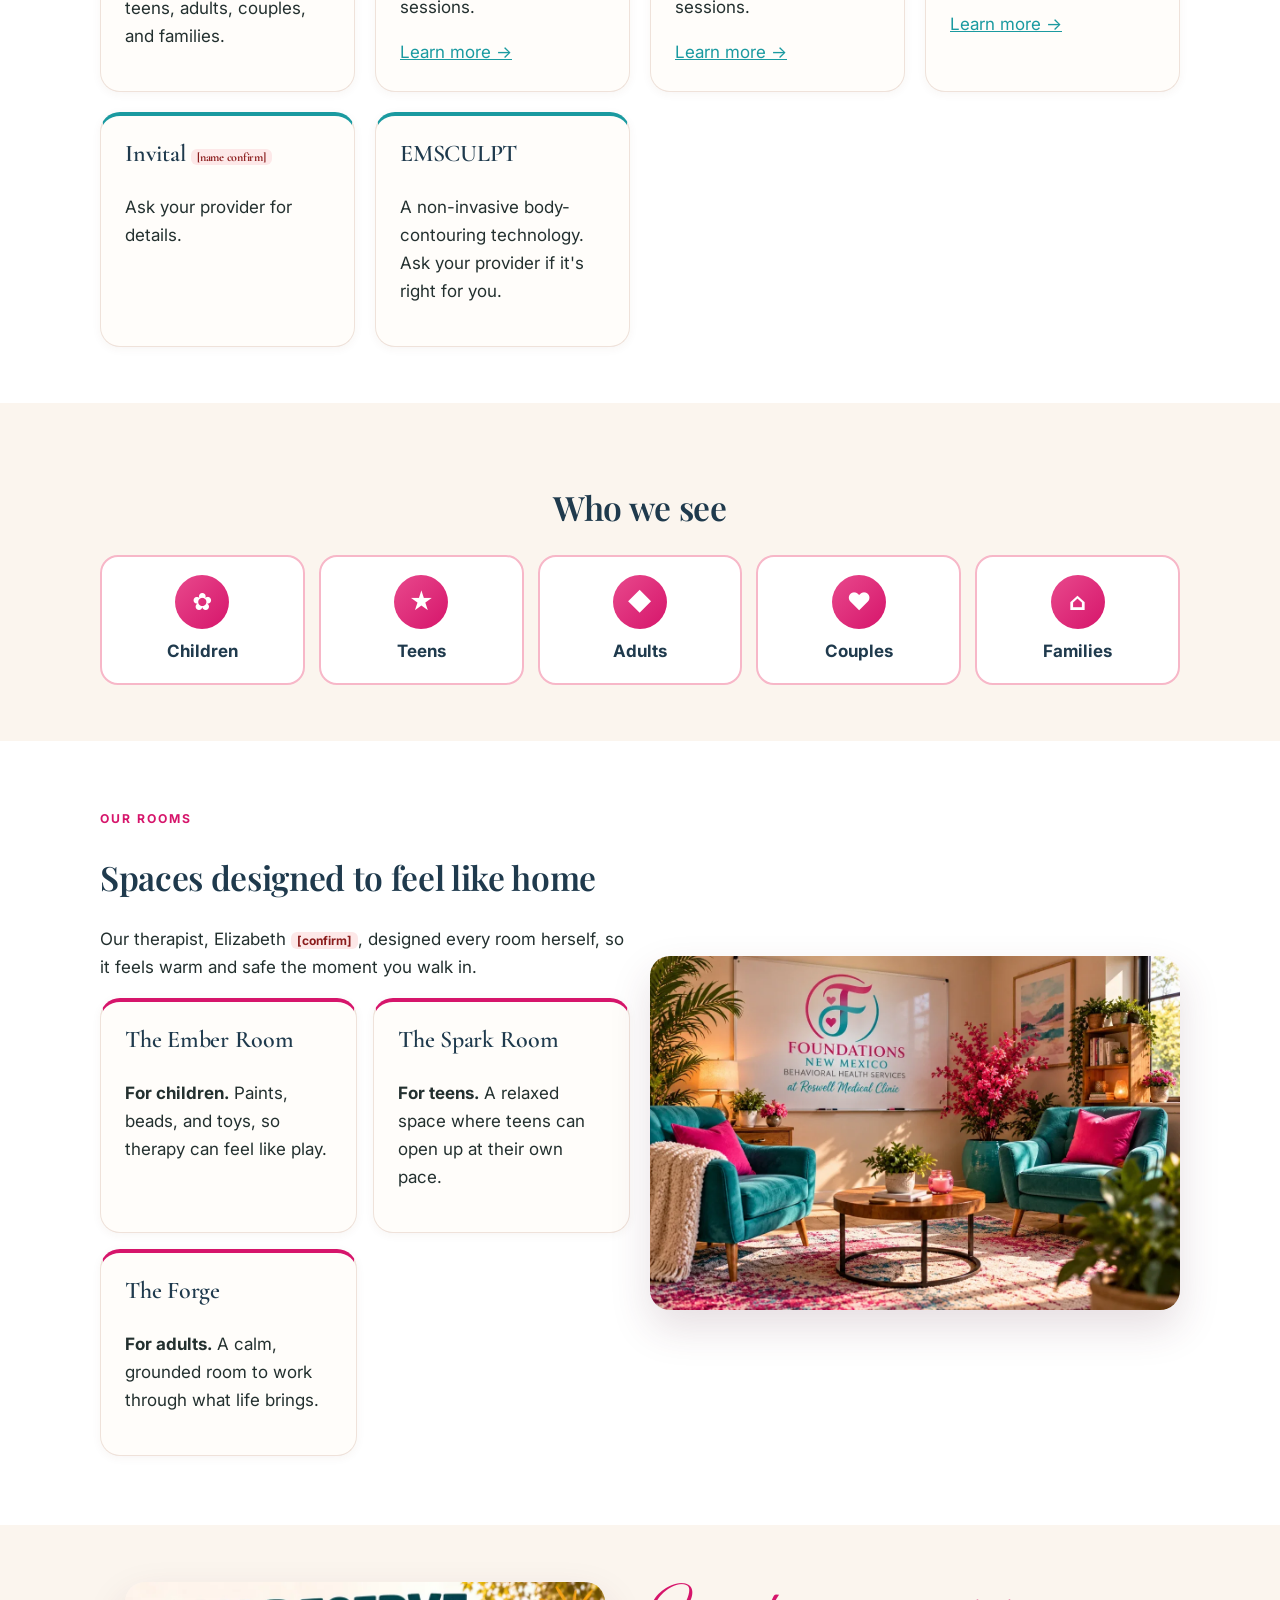
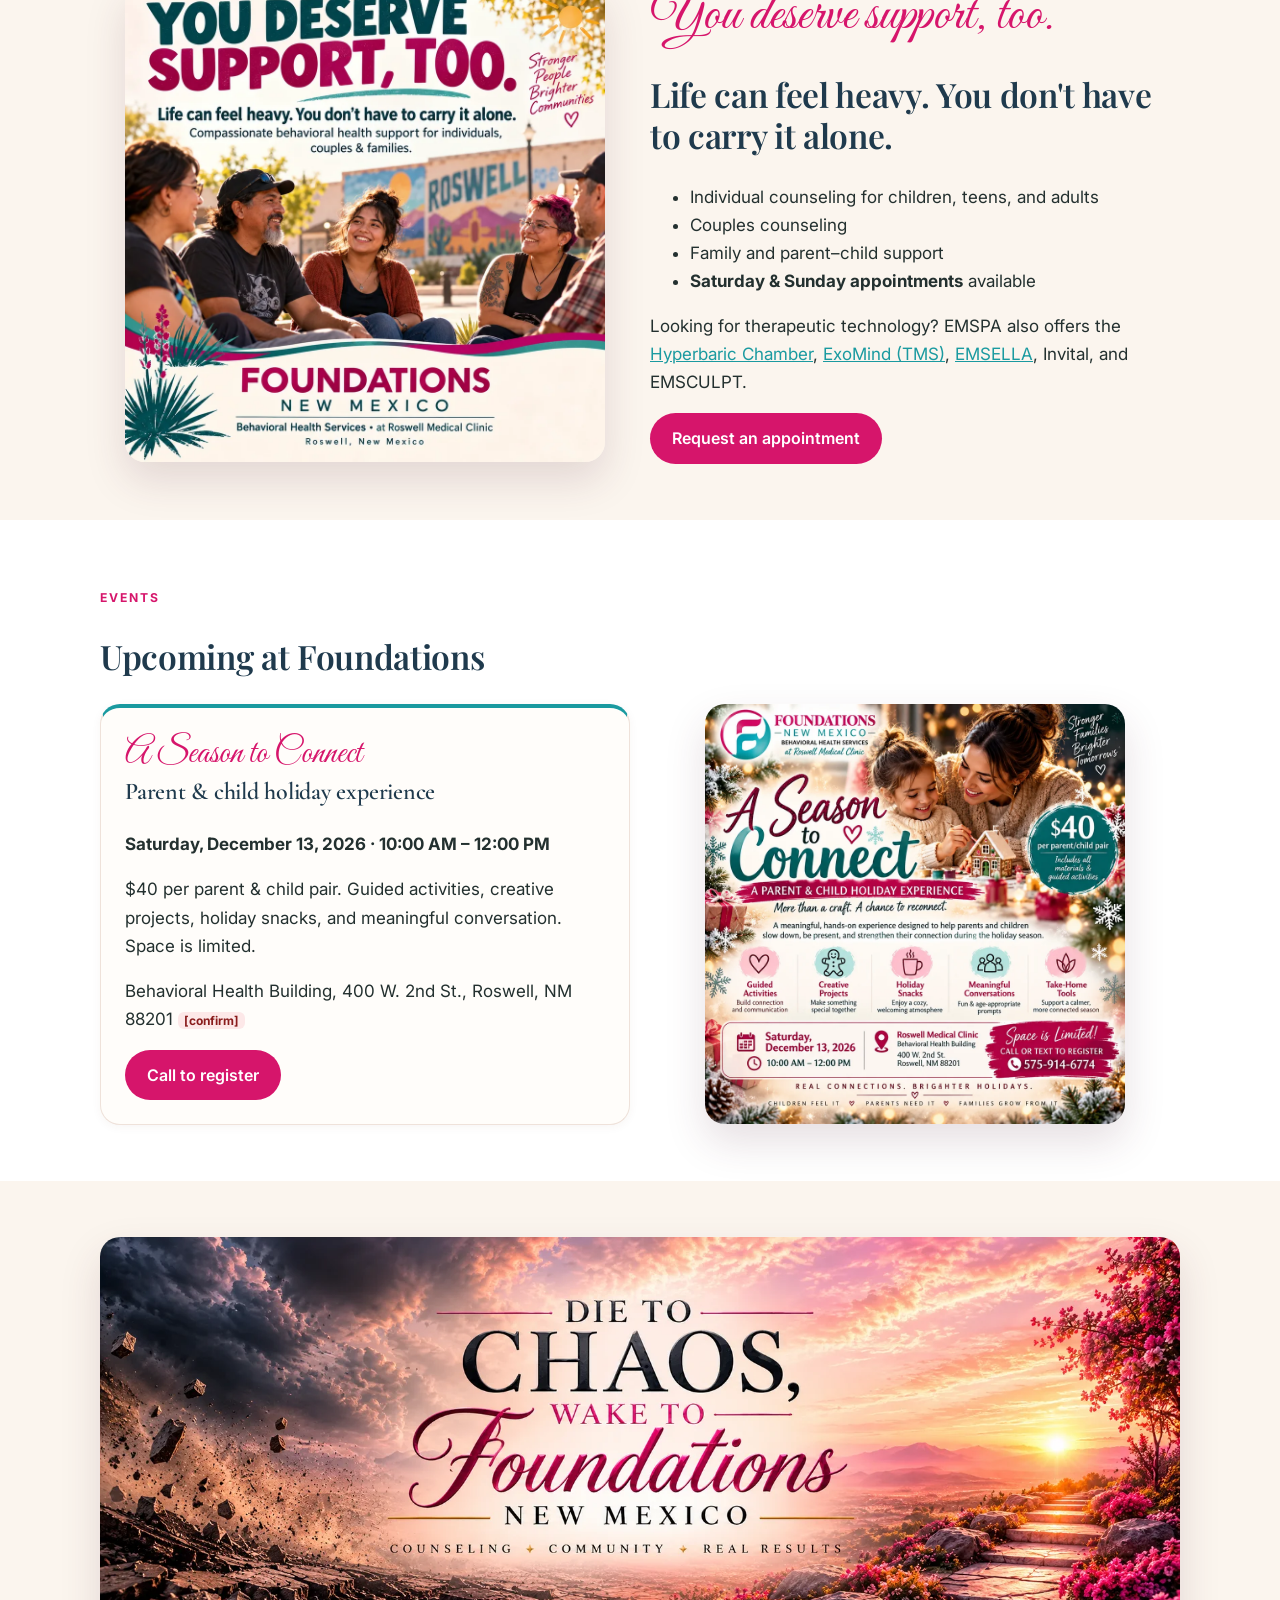
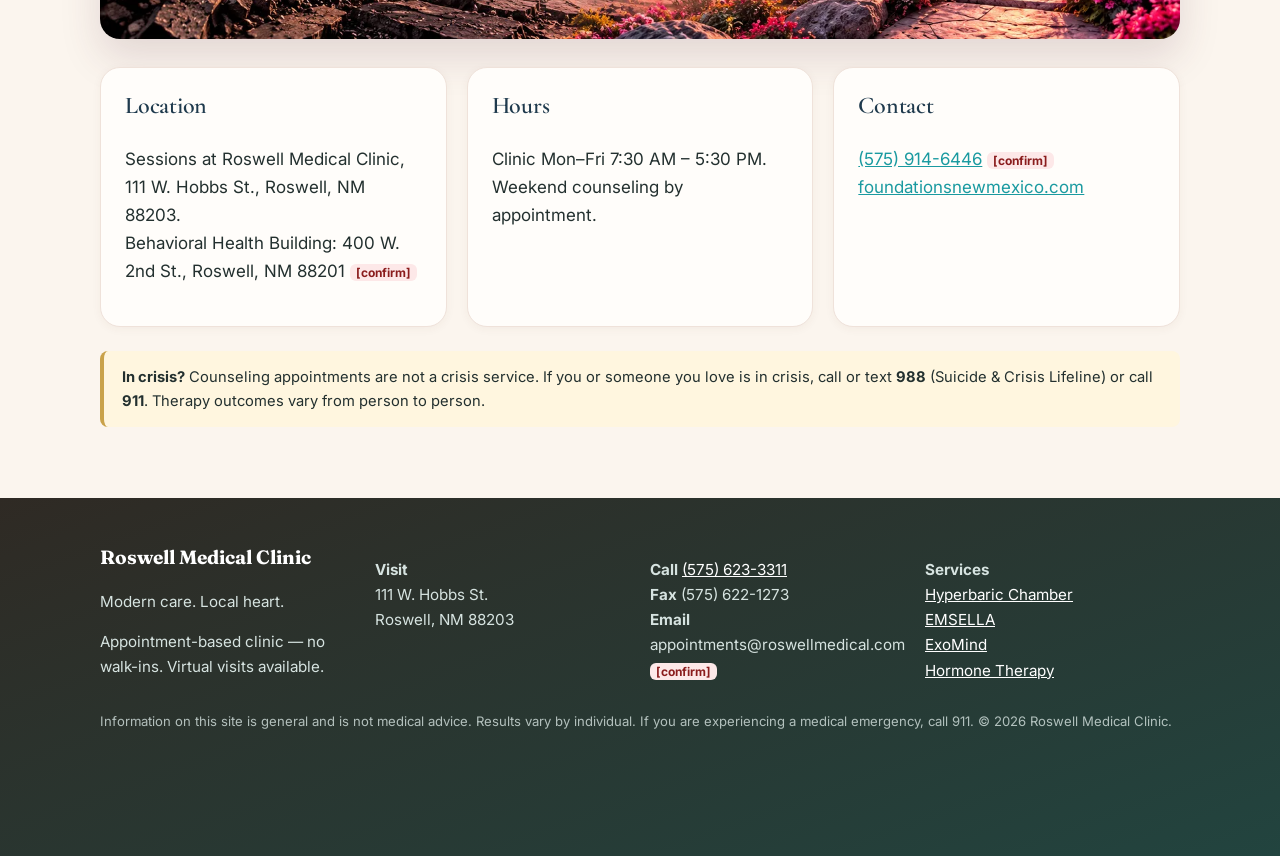
==== commit b8f31d77: "EMSPA structure: Foundations + Hyperbaric + 4 technologies" ====
--- a/roswell-medical/behavioral-health-counseling-roswell-nm.html
+++ b/roswell-medical/behavioral-health-counseling-roswell-nm.html
@@ -24,16 +24,24 @@
 .fnm .card.feature{border-top-color:var(--tl)}
 @media(max-width:640px){.ages{grid-template-columns:repeat(3,1fr)}}
 </style><div class="fnm">
-<section class="fhero"><div class="wrap"><img class="fimg" src="img/banner.svg" alt="Foundations New Mexico, Behavioral Health Services at Roswell Medical Clinic. Stronger People, Brighter Futures." width="1600" height="595">
+<section class="fhero"><div class="wrap"><nav aria-label="Breadcrumb" style="font-size:.9rem;margin-bottom:14px"><a href="index.html">Roswell Medical Clinic</a> › EMSPA <span class="confirm">[spelling confirm]</span> (Behavioral Health) › <span aria-current="page">Foundations New Mexico</span></nav><img class="fimg" src="img/banner.svg" alt="Foundations New Mexico, Behavioral Health Services at Roswell Medical Clinic. Stronger People, Brighter Futures." width="1600" height="595">
 <div style="text-align:center;margin-top:28px"><p class="tscript">at Roswell Medical Clinic</p><hr class="goldrule"><p class="eyebrow">Behavioral Health Services</p><h1>Foundations New Mexico — Counseling in Roswell, NM</h1><p class="script">A healthier place to land.</p><p class="lead" style="margin:0 auto">Counseling for children, teens, adults, couples, and families, with weekend appointments for when weekdays don't work.</p>
 <div class="cta" style="justify-content:center"><a class="btn" href="book.html?service=behavioral">Book a session</a><a class="btn ghost" href="tel:+15759146446">Call (575) 914-6446</a></div><p style="font-size:.85rem;margin-top:8px">Foundations direct line (575) 914-6446 <span class="confirm">[confirm]</span> · Clinic (575) 623-3311 · <a href="https://foundationsnewmexico.com" rel="noopener">foundationsnewmexico.com</a></p></div></div></section>
 <div class="fband">Stronger Individuals. <b>Stronger Families.</b> Stronger Communities. · One Foundation at a Time.</div>
+<section style="background:#fff"><div class="wrap"><p class="eyebrow">How we're organized</p><h2>EMSPA <span class="confirm">[spelling confirm]</span>: the behavioral health side of Roswell Medical Clinic</h2><p>EMSPA brings together counseling through Foundations New Mexico the Hyperbaric Chamber, and four therapeutic technologies.</p>
+<div class="grid"><div class="card" style="border-top:4px solid var(--mg)"><h3>Foundations New Mexico</h3><p>Counseling for children, teens, adults, couples, and families.</p></div>
+<div class="card feature"><h3>Hyperbaric Chamber</h3><p>Provider-guided hyperbaric oxygen sessions.</p><a href="hyperbaric-chamber-roswell-nm.html">Learn more →</a></div>
+<div class="card feature"><h3>ExoMind (TMS)</h3><p>Non-invasive, TMS-based mental wellness sessions.</p><a href="exomind-roswell-nm.html">Learn more →</a></div>
+<div class="card feature"><h3>EMSELLA</h3><p>Non-invasive pelvic floor treatment, fully clothed.</p><a href="emsella-roswell-nm.html">Learn more →</a></div>
+<div class="card feature"><h3>Invital <span class="confirm">[name confirm]</span></h3><p>Ask your provider for details.</p></div>
+<div class="card feature"><h3>EMSCULPT</h3><p>A non-invasive body-contouring technology. Ask your provider if it's right for you.</p></div></div>
+</div></section>
 <section><div class="wrap"><h2 style="text-align:center">Who we see</h2><div class="ages"><div><span>✿</span>Children</div><div><span>★</span>Teens</div><div><span>◆</span>Adults</div><div><span>♥</span>Couples</div><div><span>⌂</span>Families</div></div></div></section>
 <section style="background:#fff"><div class="wrap grid" style="align-items:center"><div><p class="eyebrow">Our rooms</p><h2>Spaces designed to feel like home</h2><p>Our therapist, Elizabeth <span class="confirm">[confirm]</span>, designed every room herself, so it feels warm and safe the moment you walk in.</p>
 <div class="rooms"><div class="card"><h3>The Ember Room</h3><p><strong>For children.</strong> Paints, beads, and toys, so therapy can feel like play.</p></div><div class="card"><h3>The Spark Room</h3><p><strong>For teens.</strong> A relaxed space where teens can open up at their own pace.</p></div><div class="card"><h3>The Forge</h3><p><strong>For adults.</strong> A calm, grounded room to work through what life brings.</p></div></div>
 <p style="font-size:.82rem;color:var(--muted)"></p></div><img class="fimg" src="img/room.svg" alt="A Foundations New Mexico therapy room with teal chairs, pink pillows, and plants" width="1200" height="800" loading="lazy"></div></section>
 <section><div class="wrap grid" style="align-items:center"><img class="fimg" src="img/support.svg" alt="You deserve support, too. Life can feel heavy. You don't have to carry it alone." width="1000" height="1000" loading="lazy" style="max-width:480px;margin:auto">
-<div><p class="script">You deserve support, too.</p><h2>Life can feel heavy. You don't have to carry it alone.</h2><ul><li>Individual counseling for children, teens, and adults</li><li>Couples counseling</li><li>Family and parent–child support</li><li><strong>Saturday &amp; Sunday appointments</strong> available</li></ul><p>Looking for therapeutic technology? See <a href="exomind-roswell-nm.html">ExoMind (TMS)</a> and <a href="emsella-roswell-nm.html">EMSELLA</a>, offered separately by the clinic.</p><a class="btn" href="book.html?service=behavioral">Request an appointment</a></div></div></section>
+<div><p class="script">You deserve support, too.</p><h2>Life can feel heavy. You don't have to carry it alone.</h2><ul><li>Individual counseling for children, teens, and adults</li><li>Couples counseling</li><li>Family and parent–child support</li><li><strong>Saturday &amp; Sunday appointments</strong> available</li></ul><p>Looking for therapeutic technology? EMSPA also offers the <a href="hyperbaric-chamber-roswell-nm.html">Hyperbaric Chamber</a>, <a href="exomind-roswell-nm.html">ExoMind (TMS)</a>, <a href="emsella-roswell-nm.html">EMSELLA</a>, Invital, and EMSCULPT.</p><a class="btn" href="book.html?service=behavioral">Request an appointment</a></div></div></section>
 <section style="background:#fff"><div class="wrap"><p class="eyebrow">Events</p><h2>Upcoming at Foundations</h2><div class="grid" style="align-items:center"><div class="card feature"><p class="script" style="font-size:2.2rem">A Season to Connect</p><h3>Parent &amp; child holiday experience</h3><p><strong>Saturday, December 13, 2026 · 10:00 AM – 12:00 PM</strong></p><p>$40 per parent &amp; child pair. Guided activities, creative projects, holiday snacks, and meaningful conversation. Space is limited.</p><p>Behavioral Health Building, 400 W. 2nd St., Roswell, NM 88201 <span class="confirm">[confirm]</span></p><a class="btn" href="tel:+15759146446">Call to register</a></div><img class="fimg" src="img/season.svg" alt="A Season to Connect event flyer" width="1000" height="1000" loading="lazy" style="max-width:420px;margin:auto"></div></div></section>
 <section><div class="wrap"><img class="fimg" src="img/chaos.svg" alt="Die to Chaos, Wake to Foundations" width="1600" height="595" loading="lazy"><div class="grid" style="margin-top:28px"><div class="card"><h3>Location</h3><p>Sessions at Roswell Medical Clinic, 111 W. Hobbs St., Roswell, NM 88203.<br>Behavioral Health Building: 400 W. 2nd St., Roswell, NM 88201 <span class="confirm">[confirm]</span></p></div><div class="card"><h3>Hours</h3><p>Clinic Mon–Fri 7:30 AM – 5:30 PM. Weekend counseling by appointment.</p></div><div class="card"><h3>Contact</h3><p><a href="tel:+15759146446">(575) 914-6446</a> <span class="confirm">[confirm]</span><br><a href="https://foundationsnewmexico.com" rel="noopener">foundationsnewmexico.com</a></p></div></div>
 <p class="warn" style="margin-top:24px"><strong>In crisis?</strong> Counseling appointments are not a crisis service. If you or someone you love is in crisis, call or text <strong>988</strong> (Suicide &amp; Crisis Lifeline) or call <strong>911</strong>. Therapy outcomes vary from person to person.</p></div></section></div></main>
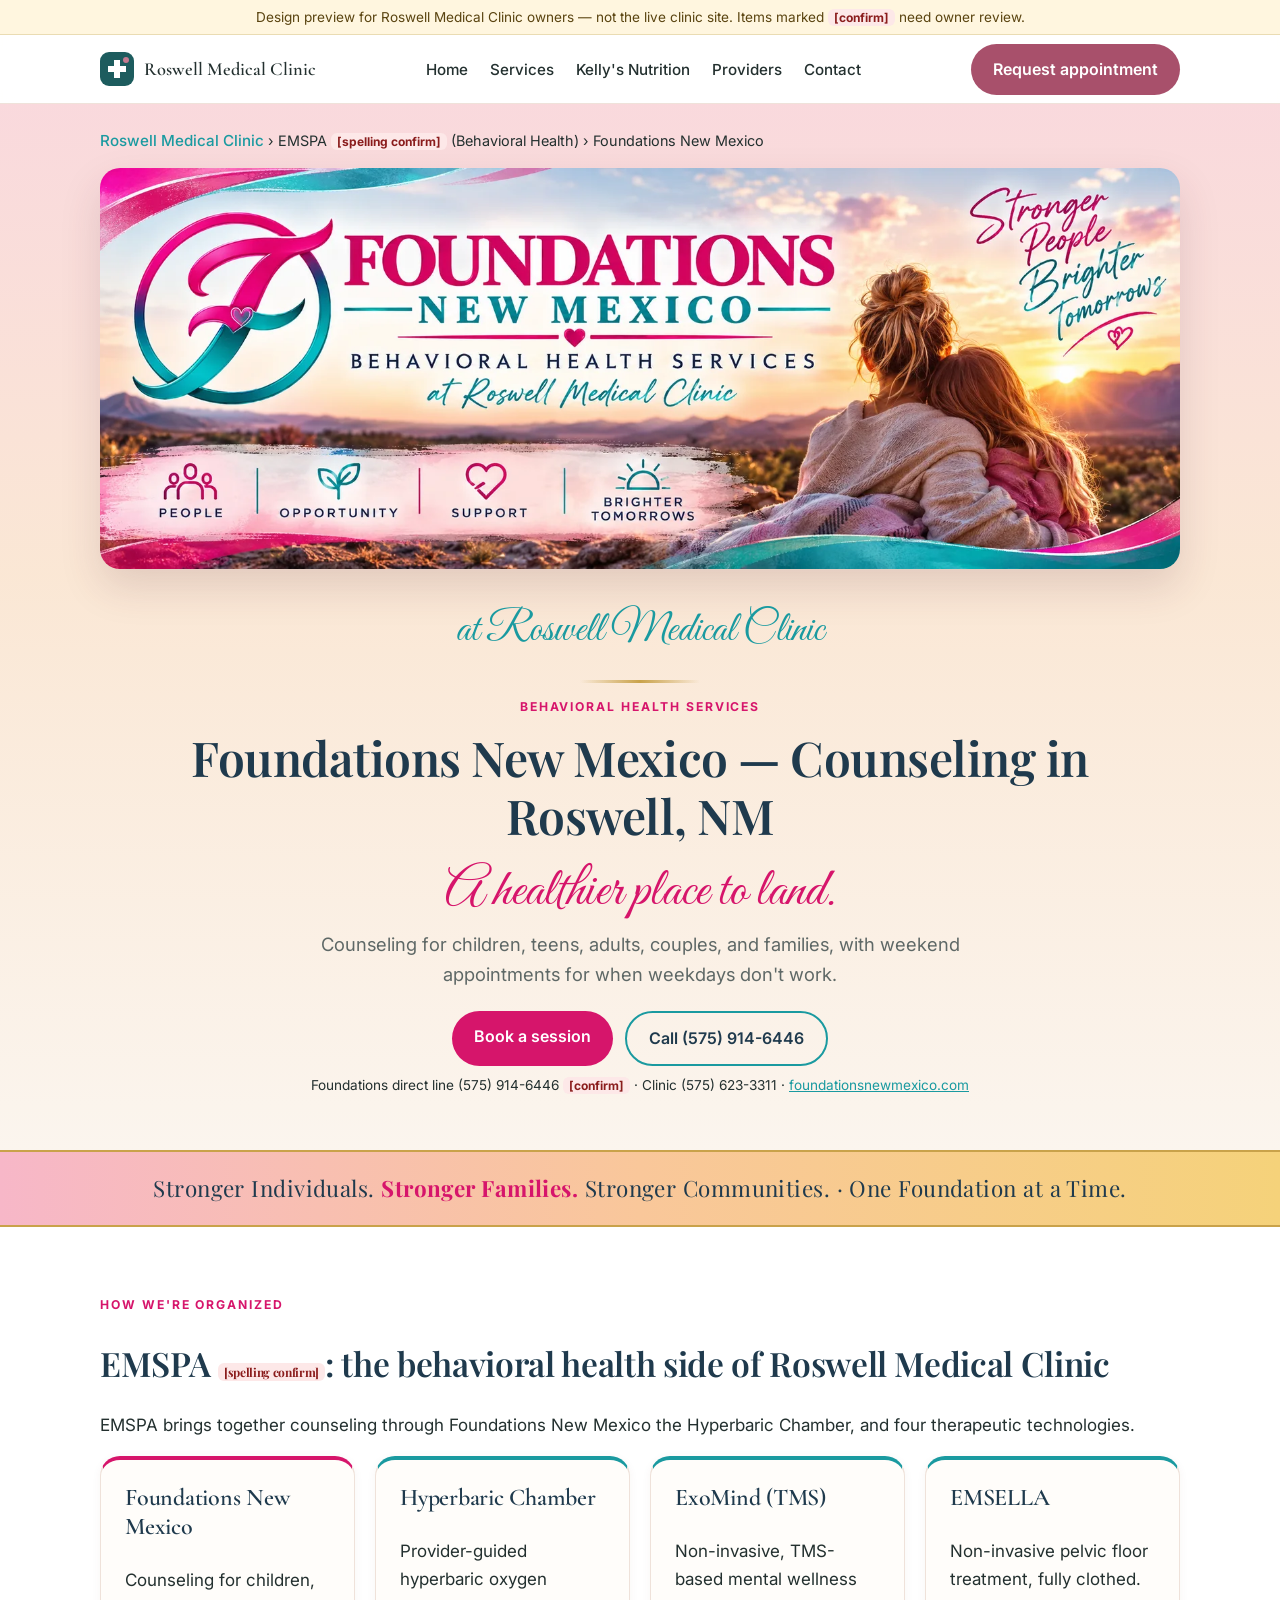
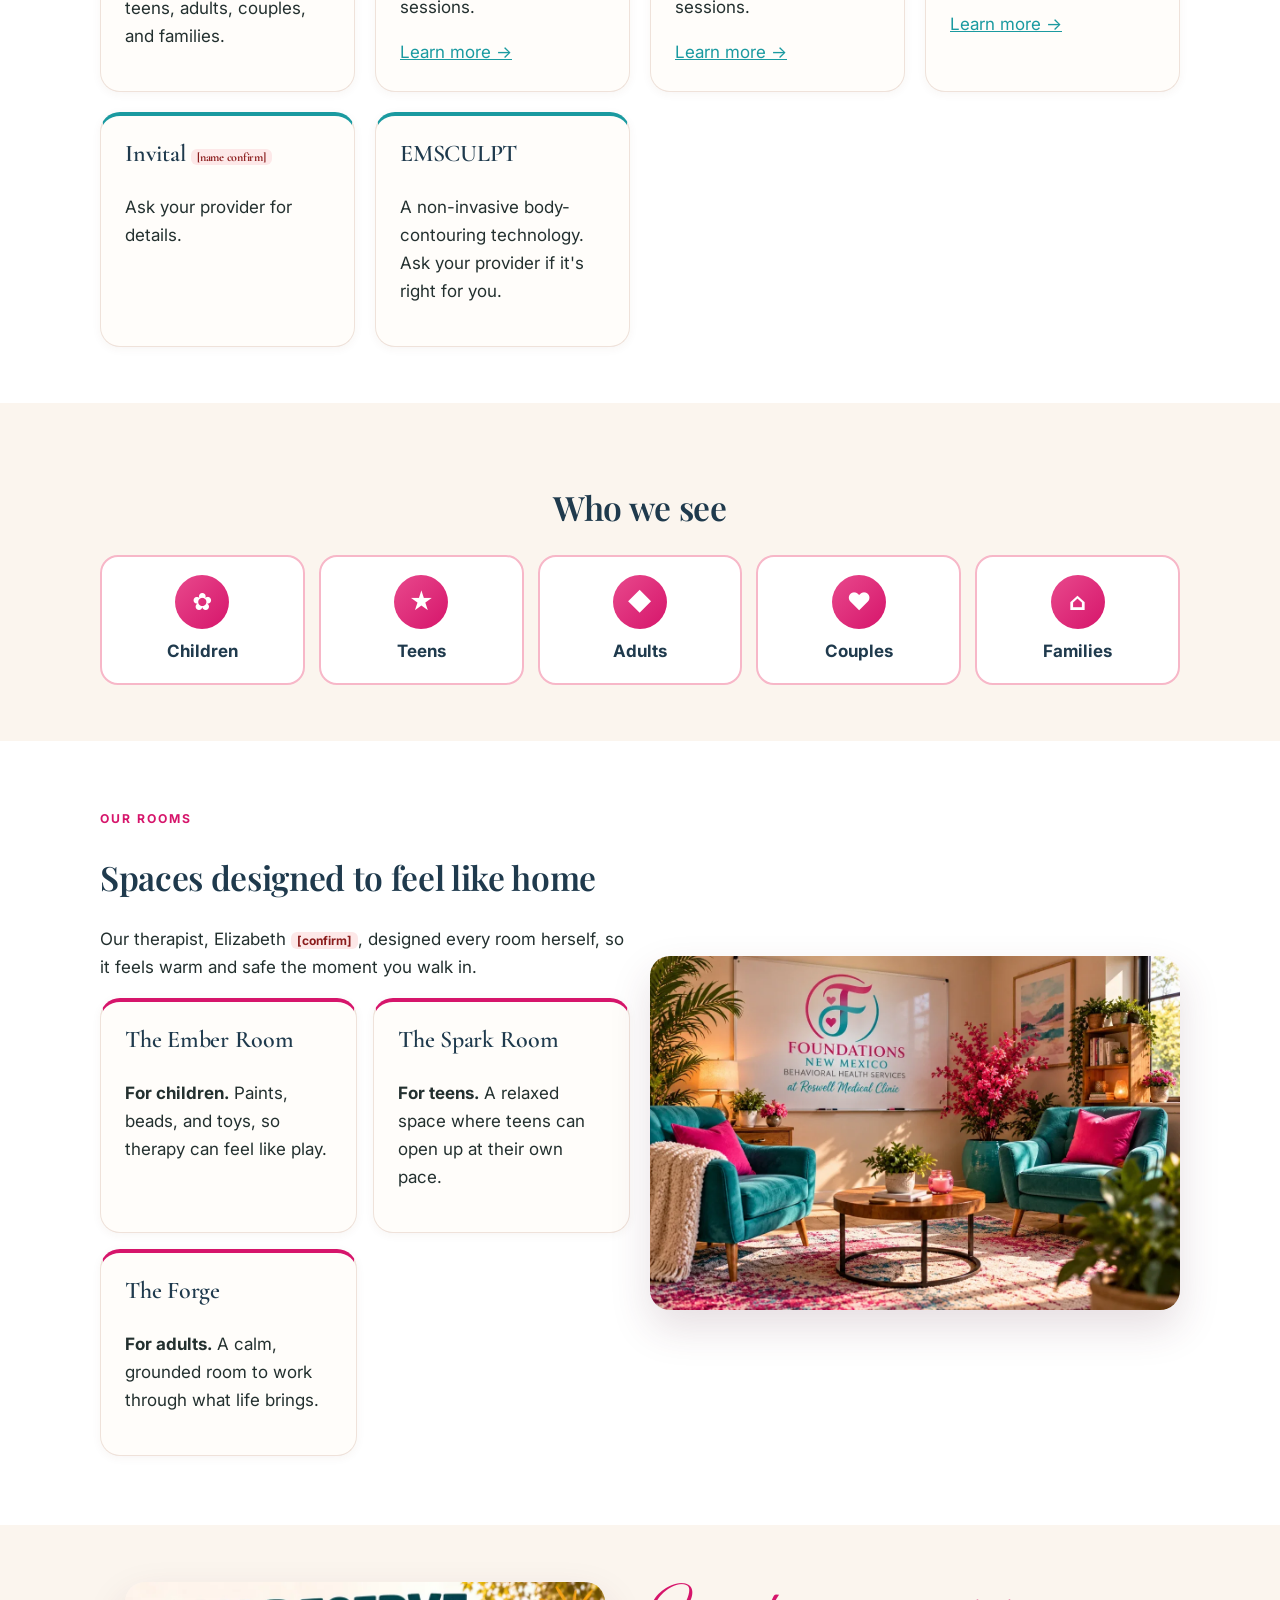
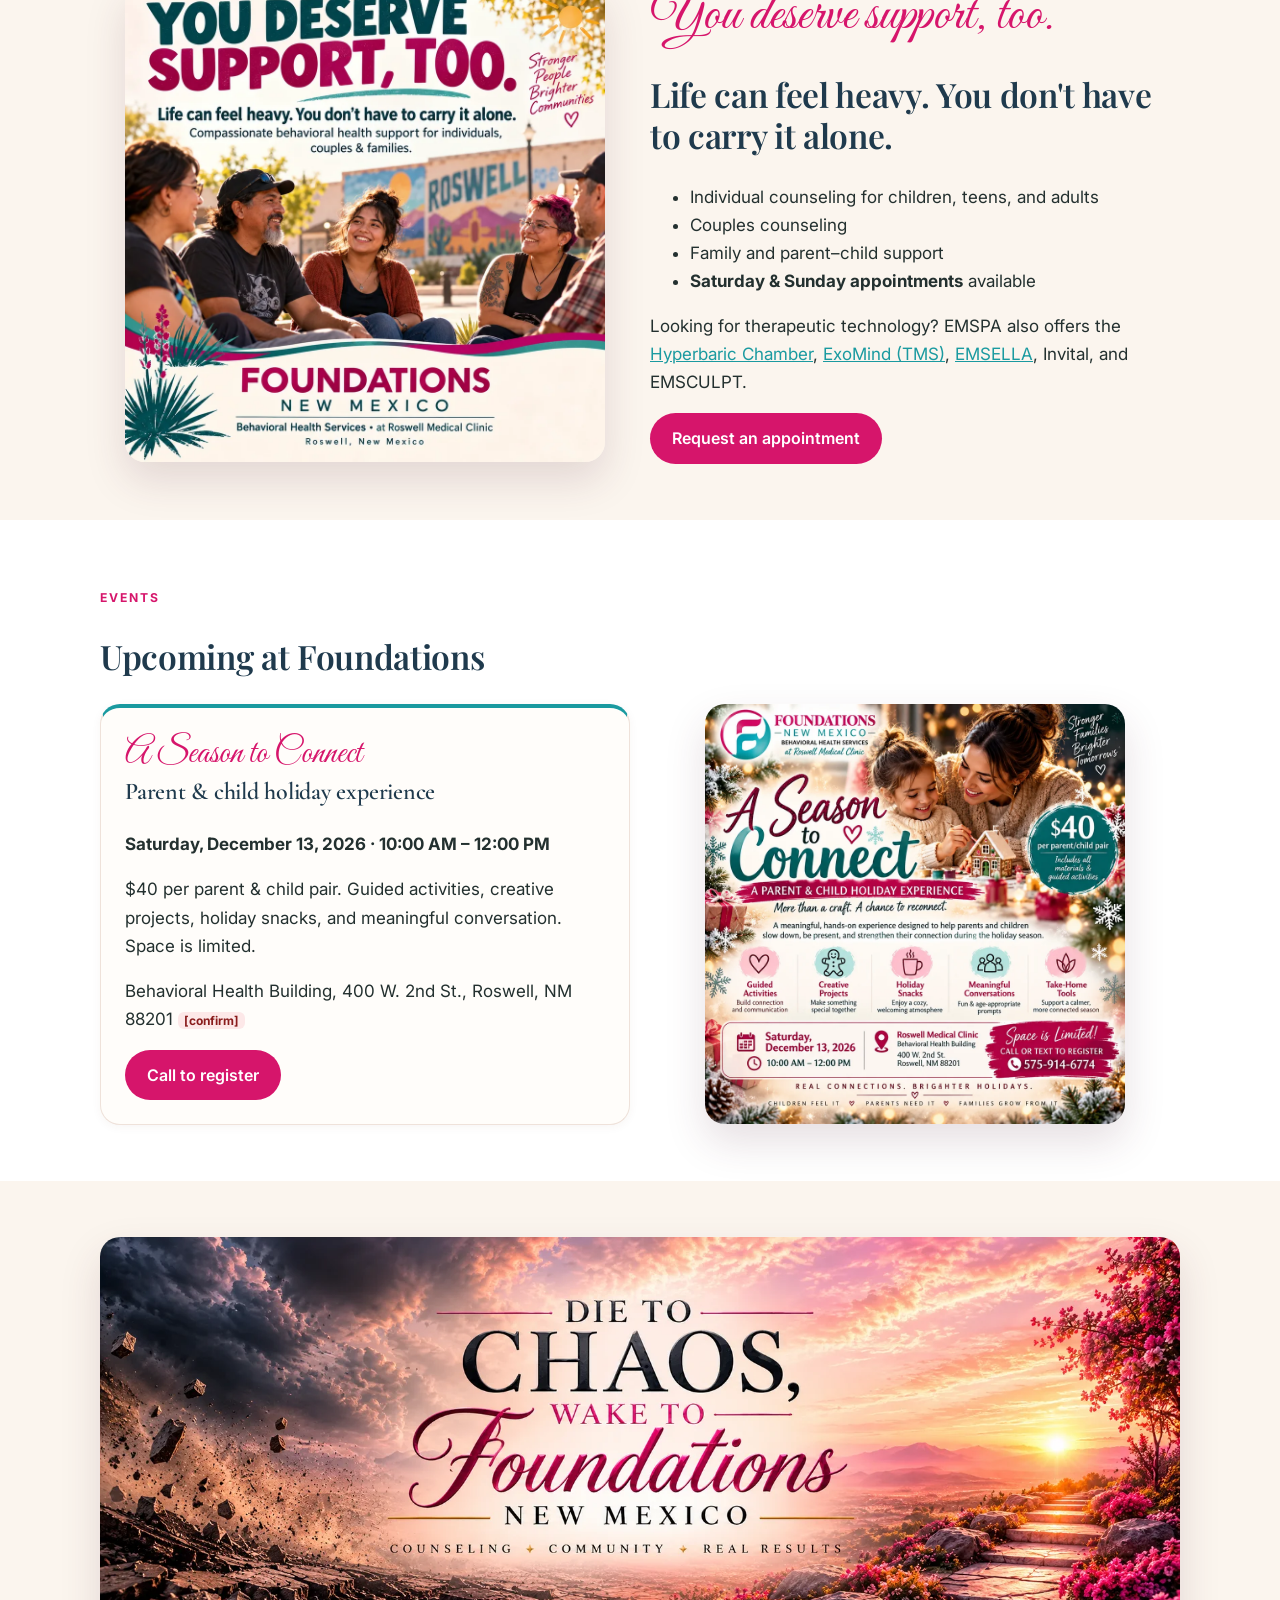
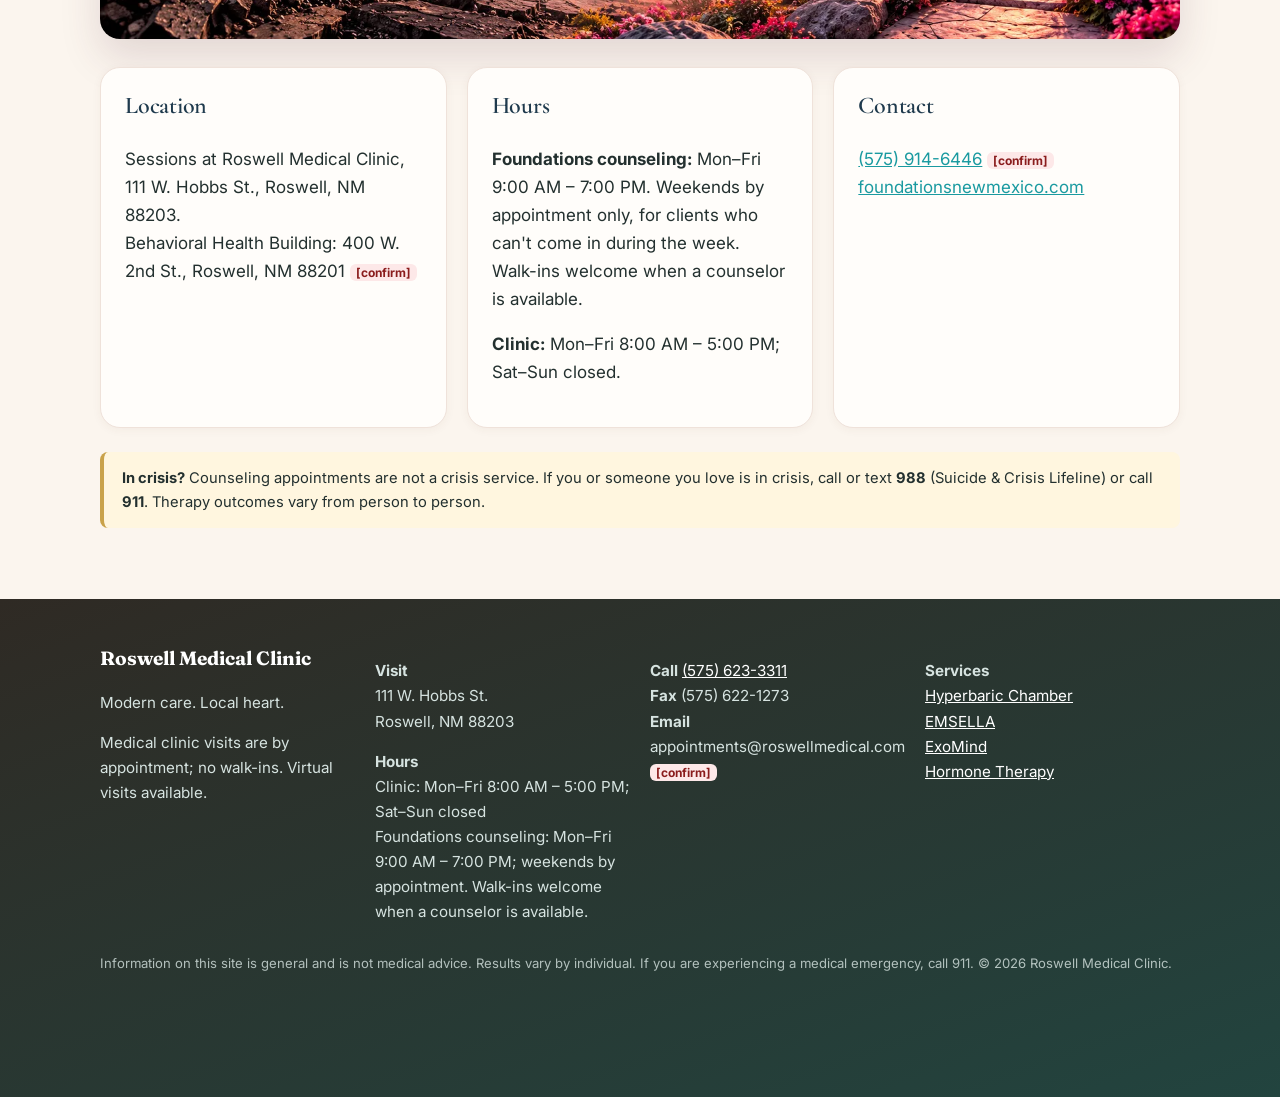
==== commit e5ed9f6b: "Hours update + walk-in wording (a)" ====
--- a/roswell-medical/behavioral-health-counseling-roswell-nm.html
+++ b/roswell-medical/behavioral-health-counseling-roswell-nm.html
@@ -2,7 +2,7 @@
 <meta name="robots" content="noindex,nofollow"><title>Foundations New Mexico | Counseling in Roswell, NM for Children, Teens, Adults, Couples & Families</title><meta name="description" content="Foundations New Mexico, Behavioral Health Services at Roswell Medical Clinic: counseling for children, teens, adults, couples, and families in Roswell, NM. Weekend appointments available.">
 <meta property="og:title" content="Foundations New Mexico | Counseling in Roswell, NM for Children, Teens, Adults, Couples & Families"><meta property="og:description" content="Foundations New Mexico, Behavioral Health Services at Roswell Medical Clinic: counseling for children, teens, adults, couples, and families in Roswell, NM. Weekend appointments available."><meta name="theme-color" content="#1d5c5e">
 <link rel="preconnect" href="https://fonts.googleapis.com"><link href="https://fonts.googleapis.com/css2?family=Cormorant+Garamond:wght@500;600;700&family=Great+Vibes&family=Playfair+Display:wght@700;900&family=Fraunces:wght@600&family=Inter:wght@400;500;600;700&display=swap" rel="stylesheet">
-<link rel="stylesheet" href="styles.css"><script type="application/ld+json">{"@context": "https://schema.org", "@type": ["MedicalClinic", "LocalBusiness"], "name": "Roswell Medical Clinic", "slogan": "Modern care. Local heart.", "telephone": "+1-575-623-3311", "faxNumber": "+1-575-622-1273", "address": {"@type": "PostalAddress", "streetAddress": "111 W. Hobbs St.", "addressLocality": "Roswell", "addressRegion": "NM", "postalCode": "88203", "addressCountry": "US"}, "url": "https://roswellmedical.com/", "medicalSpecialty": ["PrimaryCare", "Psychiatric"], "availableService": [], "department": {"@type": "MedicalClinic", "name": "Foundations New Mexico", "telephone": "+1-575-914-6446", "url": "https://foundationsnewmexico.com", "medicalSpecialty": "Psychiatric"}}</script></head><body>
+<link rel="stylesheet" href="styles.css"><script type="application/ld+json">{"@context": "https://schema.org", "@type": ["MedicalClinic", "LocalBusiness"], "name": "Roswell Medical Clinic", "slogan": "Modern care. Local heart.", "telephone": "+1-575-623-3311", "faxNumber": "+1-575-622-1273", "address": {"@type": "PostalAddress", "streetAddress": "111 W. Hobbs St.", "addressLocality": "Roswell", "addressRegion": "NM", "postalCode": "88203", "addressCountry": "US"}, "url": "https://roswellmedical.com/", "openingHours": "Mo-Fr 08:00-17:00", "medicalSpecialty": ["PrimaryCare", "Psychiatric"], "availableService": [], "department": {"@type": "MedicalClinic", "name": "Foundations New Mexico", "telephone": "+1-575-914-6446", "openingHours": "Mo-Fr 09:00-19:00", "url": "https://foundationsnewmexico.com", "medicalSpecialty": "Psychiatric"}}</script></head><body>
 <a class="skip" href="#main">Skip to content</a><div class="preview">Design preview for Roswell Medical Clinic owners — not the live clinic site. Items marked <span class="confirm">[confirm]</span> need owner review.</div>
 <header><div class="wrap hbar"><a class="logo" href="index.html"><svg width="34" height="34" viewBox="0 0 34 34" aria-hidden="true"><rect width="34" height="34" rx="9" fill="#1d5c5e"/><path d="M14 8h6v6h6v6h-6v6h-6v-6H8v-6h6z" fill="#fff"/><circle cx="26" cy="8" r="3" fill="#c47a90"/></svg><span>Roswell Medical Clinic</span></a>
 <button class="menu-t" aria-expanded="false" aria-controls="nav" onclick="var n=document.getElementById('nav');n.classList.toggle('open');this.setAttribute('aria-expanded',n.classList.contains('open'))">Menu</button>
@@ -43,10 +43,10 @@
 <section><div class="wrap grid" style="align-items:center"><img class="fimg" src="img/support.svg" alt="You deserve support, too. Life can feel heavy. You don't have to carry it alone." width="1000" height="1000" loading="lazy" style="max-width:480px;margin:auto">
 <div><p class="script">You deserve support, too.</p><h2>Life can feel heavy. You don't have to carry it alone.</h2><ul><li>Individual counseling for children, teens, and adults</li><li>Couples counseling</li><li>Family and parent–child support</li><li><strong>Saturday &amp; Sunday appointments</strong> available</li></ul><p>Looking for therapeutic technology? EMSPA also offers the <a href="hyperbaric-chamber-roswell-nm.html">Hyperbaric Chamber</a>, <a href="exomind-roswell-nm.html">ExoMind (TMS)</a>, <a href="emsella-roswell-nm.html">EMSELLA</a>, Invital, and EMSCULPT.</p><a class="btn" href="book.html?service=behavioral">Request an appointment</a></div></div></section>
 <section style="background:#fff"><div class="wrap"><p class="eyebrow">Events</p><h2>Upcoming at Foundations</h2><div class="grid" style="align-items:center"><div class="card feature"><p class="script" style="font-size:2.2rem">A Season to Connect</p><h3>Parent &amp; child holiday experience</h3><p><strong>Saturday, December 13, 2026 · 10:00 AM – 12:00 PM</strong></p><p>$40 per parent &amp; child pair. Guided activities, creative projects, holiday snacks, and meaningful conversation. Space is limited.</p><p>Behavioral Health Building, 400 W. 2nd St., Roswell, NM 88201 <span class="confirm">[confirm]</span></p><a class="btn" href="tel:+15759146446">Call to register</a></div><img class="fimg" src="img/season.svg" alt="A Season to Connect event flyer" width="1000" height="1000" loading="lazy" style="max-width:420px;margin:auto"></div></div></section>
-<section><div class="wrap"><img class="fimg" src="img/chaos.svg" alt="Die to Chaos, Wake to Foundations" width="1600" height="595" loading="lazy"><div class="grid" style="margin-top:28px"><div class="card"><h3>Location</h3><p>Sessions at Roswell Medical Clinic, 111 W. Hobbs St., Roswell, NM 88203.<br>Behavioral Health Building: 400 W. 2nd St., Roswell, NM 88201 <span class="confirm">[confirm]</span></p></div><div class="card"><h3>Hours</h3><p>Clinic Mon–Fri 7:30 AM – 5:30 PM. Weekend counseling by appointment.</p></div><div class="card"><h3>Contact</h3><p><a href="tel:+15759146446">(575) 914-6446</a> <span class="confirm">[confirm]</span><br><a href="https://foundationsnewmexico.com" rel="noopener">foundationsnewmexico.com</a></p></div></div>
+<section><div class="wrap"><img class="fimg" src="img/chaos.svg" alt="Die to Chaos, Wake to Foundations" width="1600" height="595" loading="lazy"><div class="grid" style="margin-top:28px"><div class="card"><h3>Location</h3><p>Sessions at Roswell Medical Clinic, 111 W. Hobbs St., Roswell, NM 88203.<br>Behavioral Health Building: 400 W. 2nd St., Roswell, NM 88201 <span class="confirm">[confirm]</span></p></div><div class="card"><h3>Hours</h3><p><strong>Foundations counseling:</strong> Mon–Fri 9:00 AM – 7:00 PM. Weekends by appointment only, for clients who can't come in during the week. Walk-ins welcome when a counselor is available.</p><p><strong>Clinic:</strong> Mon–Fri 8:00 AM – 5:00 PM; Sat–Sun closed.</p></div><div class="card"><h3>Contact</h3><p><a href="tel:+15759146446">(575) 914-6446</a> <span class="confirm">[confirm]</span><br><a href="https://foundationsnewmexico.com" rel="noopener">foundationsnewmexico.com</a></p></div></div>
 <p class="warn" style="margin-top:24px"><strong>In crisis?</strong> Counseling appointments are not a crisis service. If you or someone you love is in crisis, call or text <strong>988</strong> (Suicide &amp; Crisis Lifeline) or call <strong>911</strong>. Therapy outcomes vary from person to person.</p></div></section></div></main>
-<footer><div class="wrap grid"><div><strong style="font-family:Fraunces,serif;font-size:1.2rem;color:#fff">Roswell Medical Clinic</strong><p>Modern care. Local heart.</p><p>Appointment-based clinic — no walk-ins. Virtual visits available.</p></div>
-<div><p><strong>Visit</strong><br>111 W. Hobbs St.<br>Roswell, NM 88203</p></div><div><p><strong>Call</strong> <a href="tel:+15756233311">(575) 623-3311</a><br><strong>Fax</strong> (575) 622-1273<br><strong>Email</strong> appointments@roswellmedical.com <span class="confirm">[confirm]</span></p></div>
+<footer><div class="wrap grid"><div><strong style="font-family:Fraunces,serif;font-size:1.2rem;color:#fff">Roswell Medical Clinic</strong><p>Modern care. Local heart.</p><p>Medical clinic visits are by appointment; no walk-ins. Virtual visits available.</p></div>
+<div><p><strong>Visit</strong><br>111 W. Hobbs St.<br>Roswell, NM 88203</p><p><strong>Hours</strong><br>Clinic: Mon–Fri 8:00 AM – 5:00 PM; Sat–Sun closed<br>Foundations counseling: Mon–Fri 9:00 AM – 7:00 PM; weekends by appointment. Walk-ins welcome when a counselor is available.</p></div><div><p><strong>Call</strong> <a href="tel:+15756233311">(575) 623-3311</a><br><strong>Fax</strong> (575) 622-1273<br><strong>Email</strong> appointments@roswellmedical.com <span class="confirm">[confirm]</span></p></div>
 <div><p><strong>Services</strong><br><a href="hyperbaric-chamber-roswell-nm.html">Hyperbaric Chamber</a><br><a href="emsella-roswell-nm.html">EMSELLA</a><br><a href="exomind-roswell-nm.html">ExoMind</a><br><a href="hormone-therapy-roswell-nm.html">Hormone Therapy</a></p></div></div>
 <div class="wrap"><p style="font-size:.82rem;opacity:.8">Information on this site is general and is not medical advice. Results vary by individual. If you are experiencing a medical emergency, call 911. © 2026 Roswell Medical Clinic.</p></div></footer>
 <div class="mbar"><a class="btn ghost" href="tel:+15756233311">Call</a><a class="btn" href="book.html">Book</a></div><script src="site.js" defer></script></body></html>
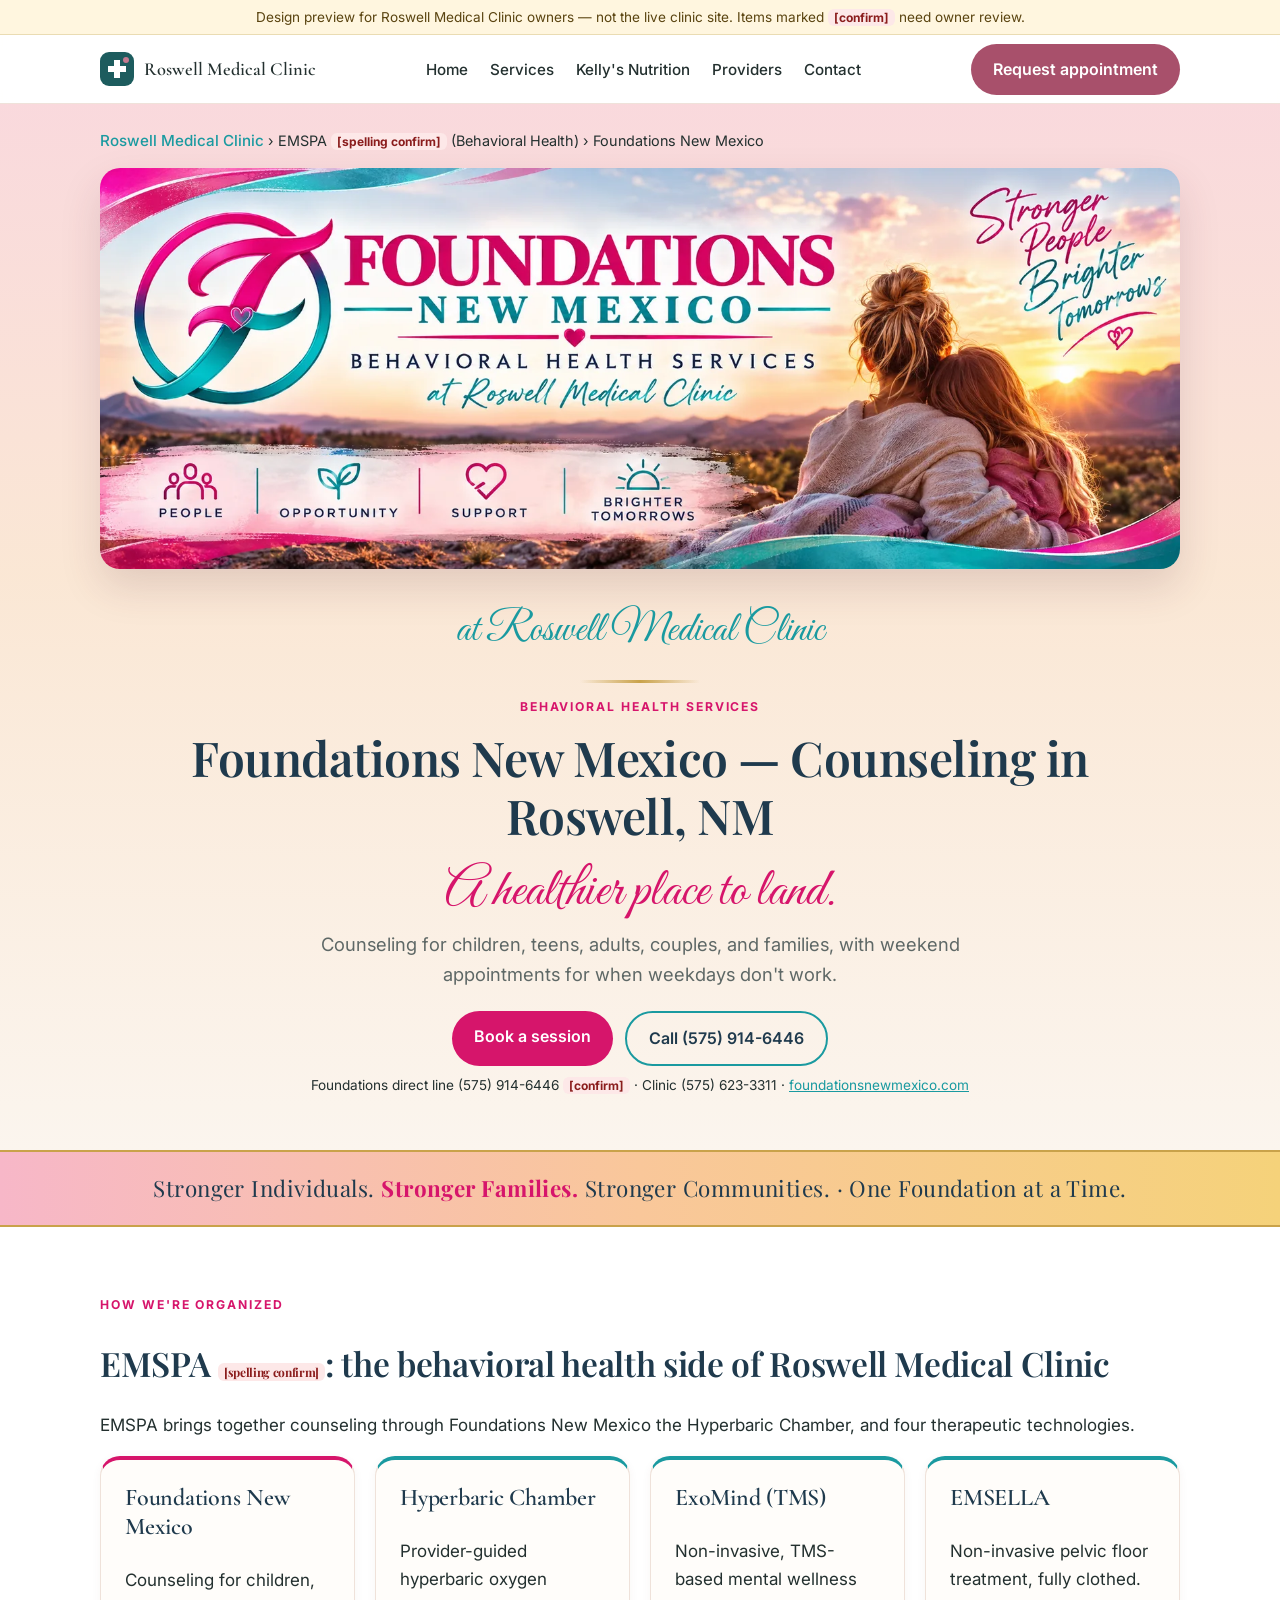
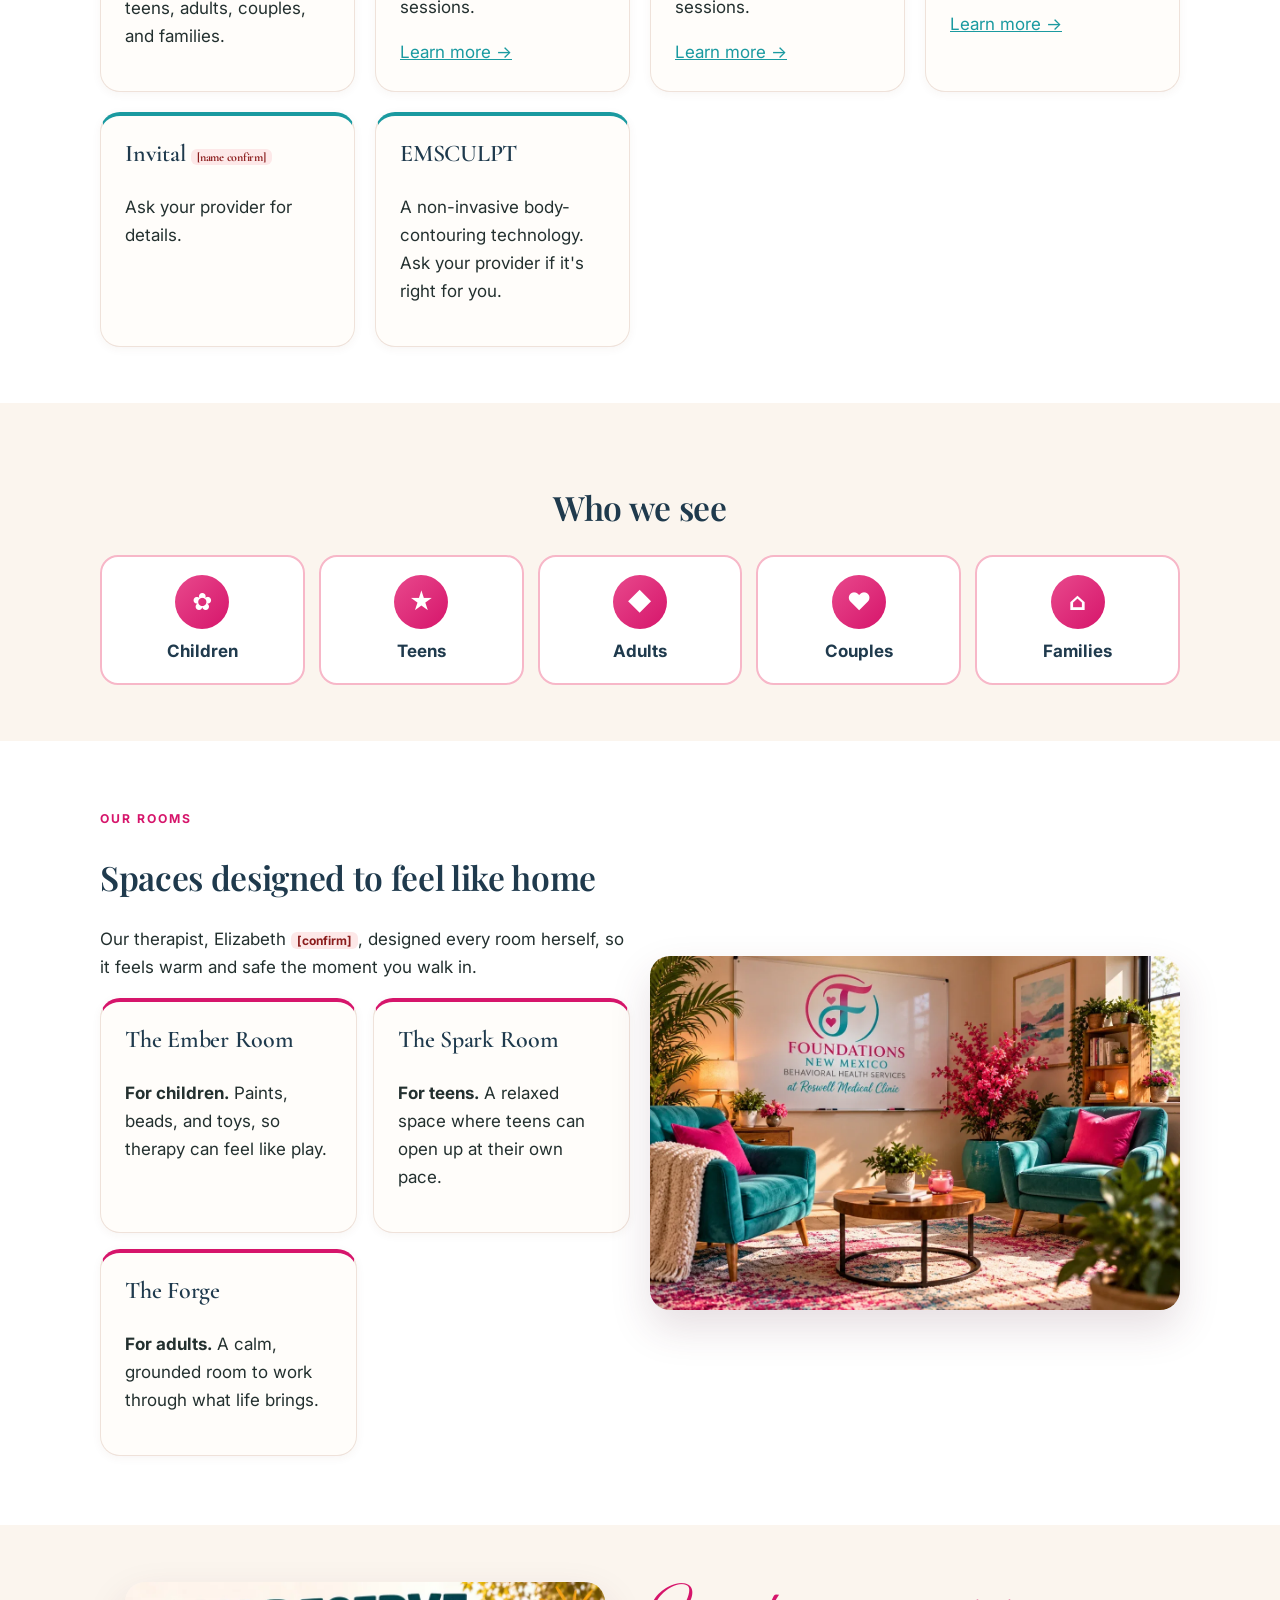
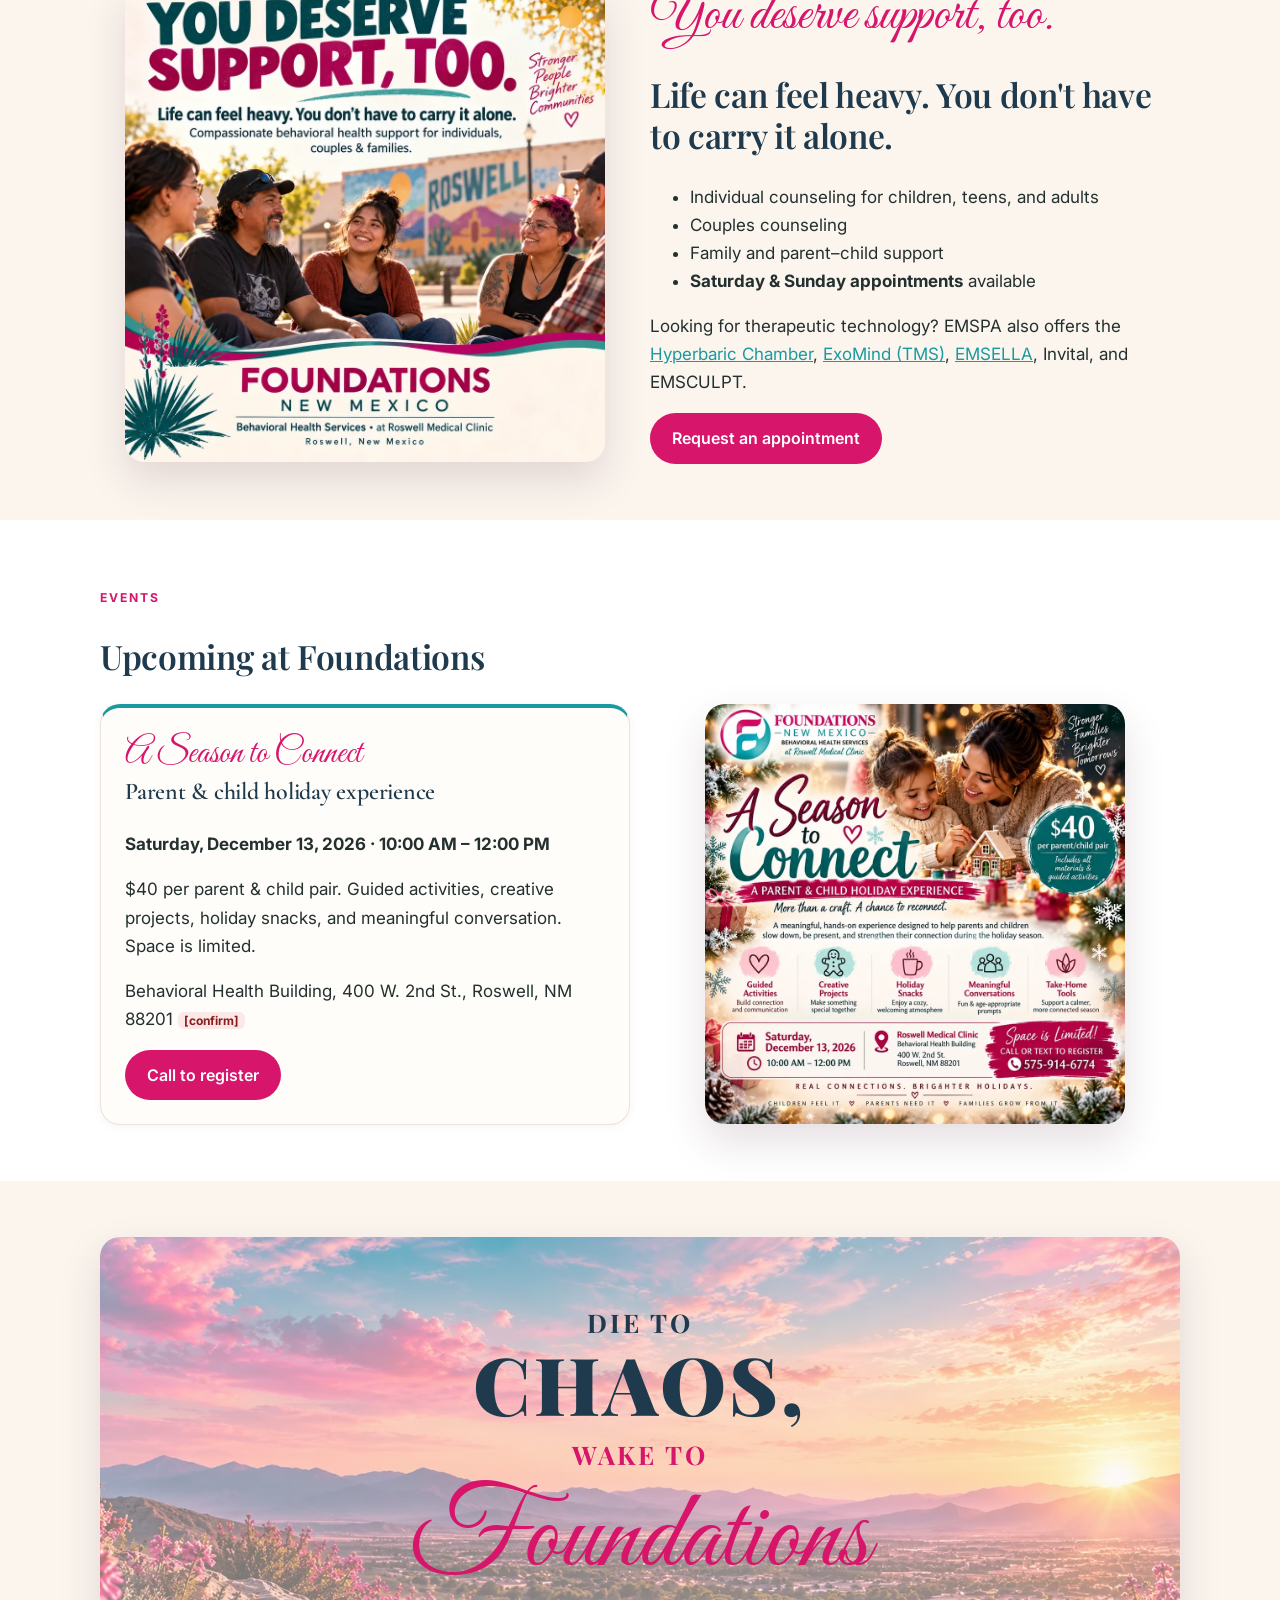
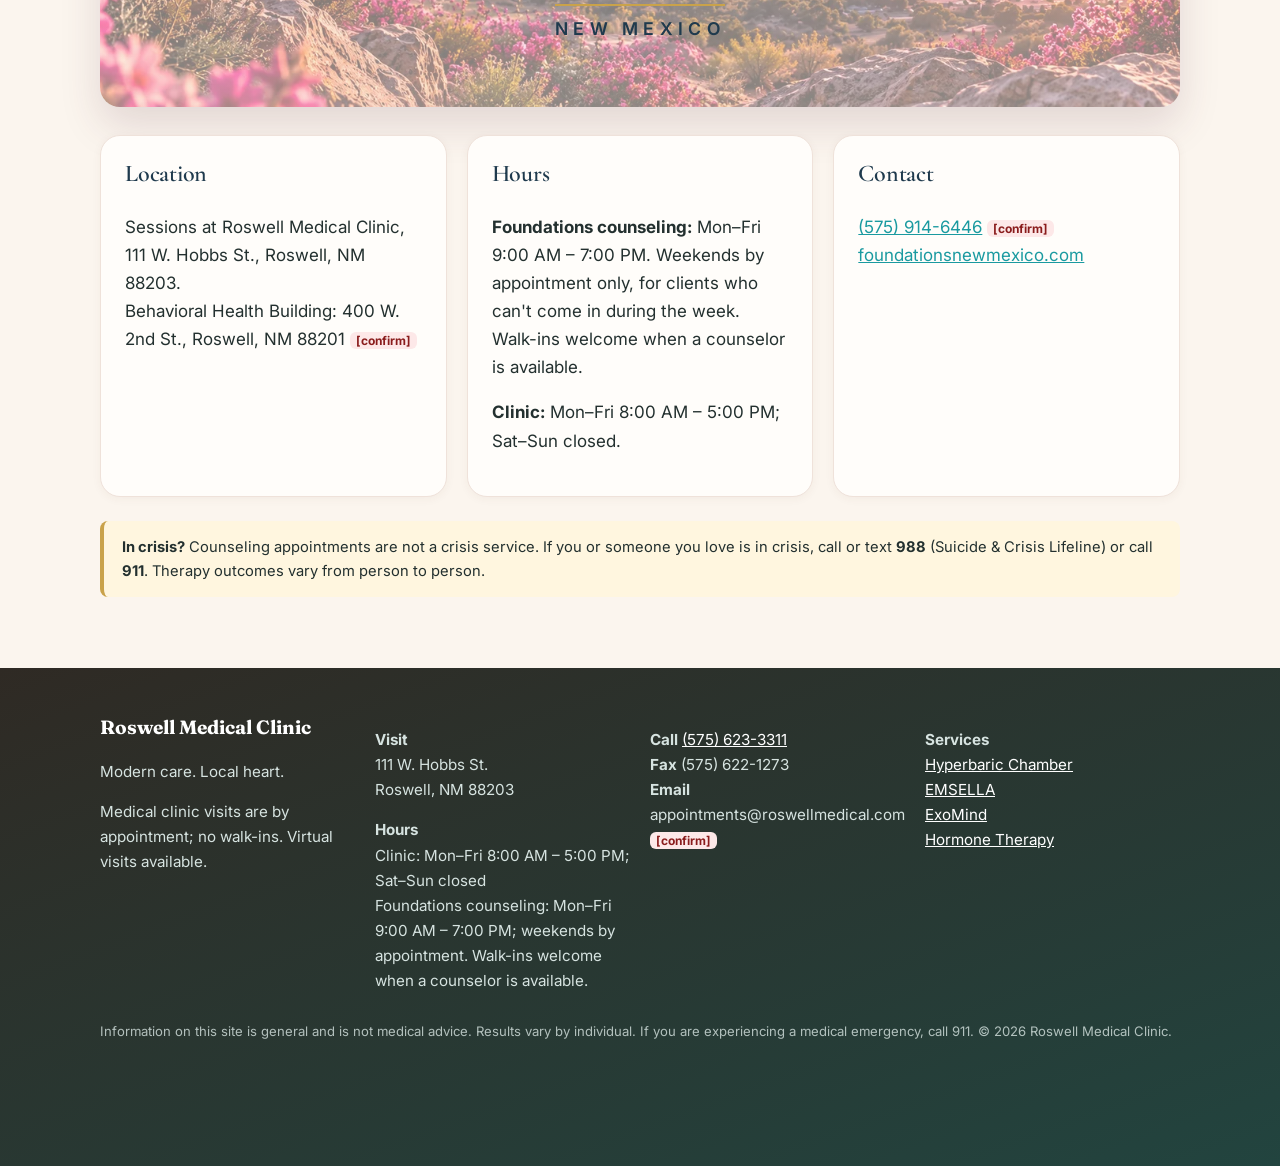
==== commit 01d6ebae: "Foundations: live-text Die to Chaos banner (fix malformed F in artwork)" ====
--- a/roswell-medical/behavioral-health-counseling-roswell-nm.html
+++ b/roswell-medical/behavioral-health-counseling-roswell-nm.html
@@ -43,7 +43,7 @@
 <section><div class="wrap grid" style="align-items:center"><img class="fimg" src="img/support.svg" alt="You deserve support, too. Life can feel heavy. You don't have to carry it alone." width="1000" height="1000" loading="lazy" style="max-width:480px;margin:auto">
 <div><p class="script">You deserve support, too.</p><h2>Life can feel heavy. You don't have to carry it alone.</h2><ul><li>Individual counseling for children, teens, and adults</li><li>Couples counseling</li><li>Family and parent–child support</li><li><strong>Saturday &amp; Sunday appointments</strong> available</li></ul><p>Looking for therapeutic technology? EMSPA also offers the <a href="hyperbaric-chamber-roswell-nm.html">Hyperbaric Chamber</a>, <a href="exomind-roswell-nm.html">ExoMind (TMS)</a>, <a href="emsella-roswell-nm.html">EMSELLA</a>, Invital, and EMSCULPT.</p><a class="btn" href="book.html?service=behavioral">Request an appointment</a></div></div></section>
 <section style="background:#fff"><div class="wrap"><p class="eyebrow">Events</p><h2>Upcoming at Foundations</h2><div class="grid" style="align-items:center"><div class="card feature"><p class="script" style="font-size:2.2rem">A Season to Connect</p><h3>Parent &amp; child holiday experience</h3><p><strong>Saturday, December 13, 2026 · 10:00 AM – 12:00 PM</strong></p><p>$40 per parent &amp; child pair. Guided activities, creative projects, holiday snacks, and meaningful conversation. Space is limited.</p><p>Behavioral Health Building, 400 W. 2nd St., Roswell, NM 88201 <span class="confirm">[confirm]</span></p><a class="btn" href="tel:+15759146446">Call to register</a></div><img class="fimg" src="img/season.svg" alt="A Season to Connect event flyer" width="1000" height="1000" loading="lazy" style="max-width:420px;margin:auto"></div></div></section>
-<section><div class="wrap"><img class="fimg" src="img/chaos.svg" alt="Die to Chaos, Wake to Foundations" width="1600" height="595" loading="lazy"><div class="grid" style="margin-top:28px"><div class="card"><h3>Location</h3><p>Sessions at Roswell Medical Clinic, 111 W. Hobbs St., Roswell, NM 88203.<br>Behavioral Health Building: 400 W. 2nd St., Roswell, NM 88201 <span class="confirm">[confirm]</span></p></div><div class="card"><h3>Hours</h3><p><strong>Foundations counseling:</strong> Mon–Fri 9:00 AM – 7:00 PM. Weekends by appointment only, for clients who can't come in during the week. Walk-ins welcome when a counselor is available.</p><p><strong>Clinic:</strong> Mon–Fri 8:00 AM – 5:00 PM; Sat–Sun closed.</p></div><div class="card"><h3>Contact</h3><p><a href="tel:+15759146446">(575) 914-6446</a> <span class="confirm">[confirm]</span><br><a href="https://foundationsnewmexico.com" rel="noopener">foundationsnewmexico.com</a></p></div></div>
+<section><div class="wrap"><div class="fimg" role="img" aria-label="Die to Chaos, Wake to Foundations. New Mexico." style="background:linear-gradient(rgba(251,245,238,.35),rgba(251,245,238,.55)),url(img/sunset.svg) center/cover;text-align:center;padding:clamp(28px,6vw,64px) 16px;color:#1F3A4D"><div aria-hidden="true"><div style="font-family:'Playfair Display',Georgia,serif;font-weight:700;letter-spacing:.12em;font-size:clamp(1rem,2.6vw,1.6rem)">DIE TO</div><div style="font-family:'Playfair Display',Georgia,serif;font-weight:900;letter-spacing:.04em;font-size:clamp(2.4rem,8vw,5rem);line-height:1">CHAOS,</div><div style="font-family:'Playfair Display',Georgia,serif;font-weight:700;letter-spacing:.12em;color:#D6156B;font-size:clamp(1rem,2.6vw,1.6rem);margin-top:10px">WAKE TO</div><div style="font-family:'Great Vibes',cursive;color:#D6156B;font-size:clamp(3.2rem,11vw,7rem);line-height:1.15;padding:0 .15em">Foundations</div><div style="letter-spacing:.3em;font-weight:600;font-size:clamp(.8rem,2vw,1.1rem);border-top:2px solid #C9A24A;display:inline-block;padding-top:8px">NEW MEXICO</div></div></div><div class="grid" style="margin-top:28px"><div class="card"><h3>Location</h3><p>Sessions at Roswell Medical Clinic, 111 W. Hobbs St., Roswell, NM 88203.<br>Behavioral Health Building: 400 W. 2nd St., Roswell, NM 88201 <span class="confirm">[confirm]</span></p></div><div class="card"><h3>Hours</h3><p><strong>Foundations counseling:</strong> Mon–Fri 9:00 AM – 7:00 PM. Weekends by appointment only, for clients who can't come in during the week. Walk-ins welcome when a counselor is available.</p><p><strong>Clinic:</strong> Mon–Fri 8:00 AM – 5:00 PM; Sat–Sun closed.</p></div><div class="card"><h3>Contact</h3><p><a href="tel:+15759146446">(575) 914-6446</a> <span class="confirm">[confirm]</span><br><a href="https://foundationsnewmexico.com" rel="noopener">foundationsnewmexico.com</a></p></div></div>
 <p class="warn" style="margin-top:24px"><strong>In crisis?</strong> Counseling appointments are not a crisis service. If you or someone you love is in crisis, call or text <strong>988</strong> (Suicide &amp; Crisis Lifeline) or call <strong>911</strong>. Therapy outcomes vary from person to person.</p></div></section></div></main>
 <footer><div class="wrap grid"><div><strong style="font-family:Fraunces,serif;font-size:1.2rem;color:#fff">Roswell Medical Clinic</strong><p>Modern care. Local heart.</p><p>Medical clinic visits are by appointment; no walk-ins. Virtual visits available.</p></div>
 <div><p><strong>Visit</strong><br>111 W. Hobbs St.<br>Roswell, NM 88203</p><p><strong>Hours</strong><br>Clinic: Mon–Fri 8:00 AM – 5:00 PM; Sat–Sun closed<br>Foundations counseling: Mon–Fri 9:00 AM – 7:00 PM; weekends by appointment. Walk-ins welcome when a counselor is available.</p></div><div><p><strong>Call</strong> <a href="tel:+15756233311">(575) 623-3311</a><br><strong>Fax</strong> (575) 622-1273<br><strong>Email</strong> appointments@roswellmedical.com <span class="confirm">[confirm]</span></p></div>
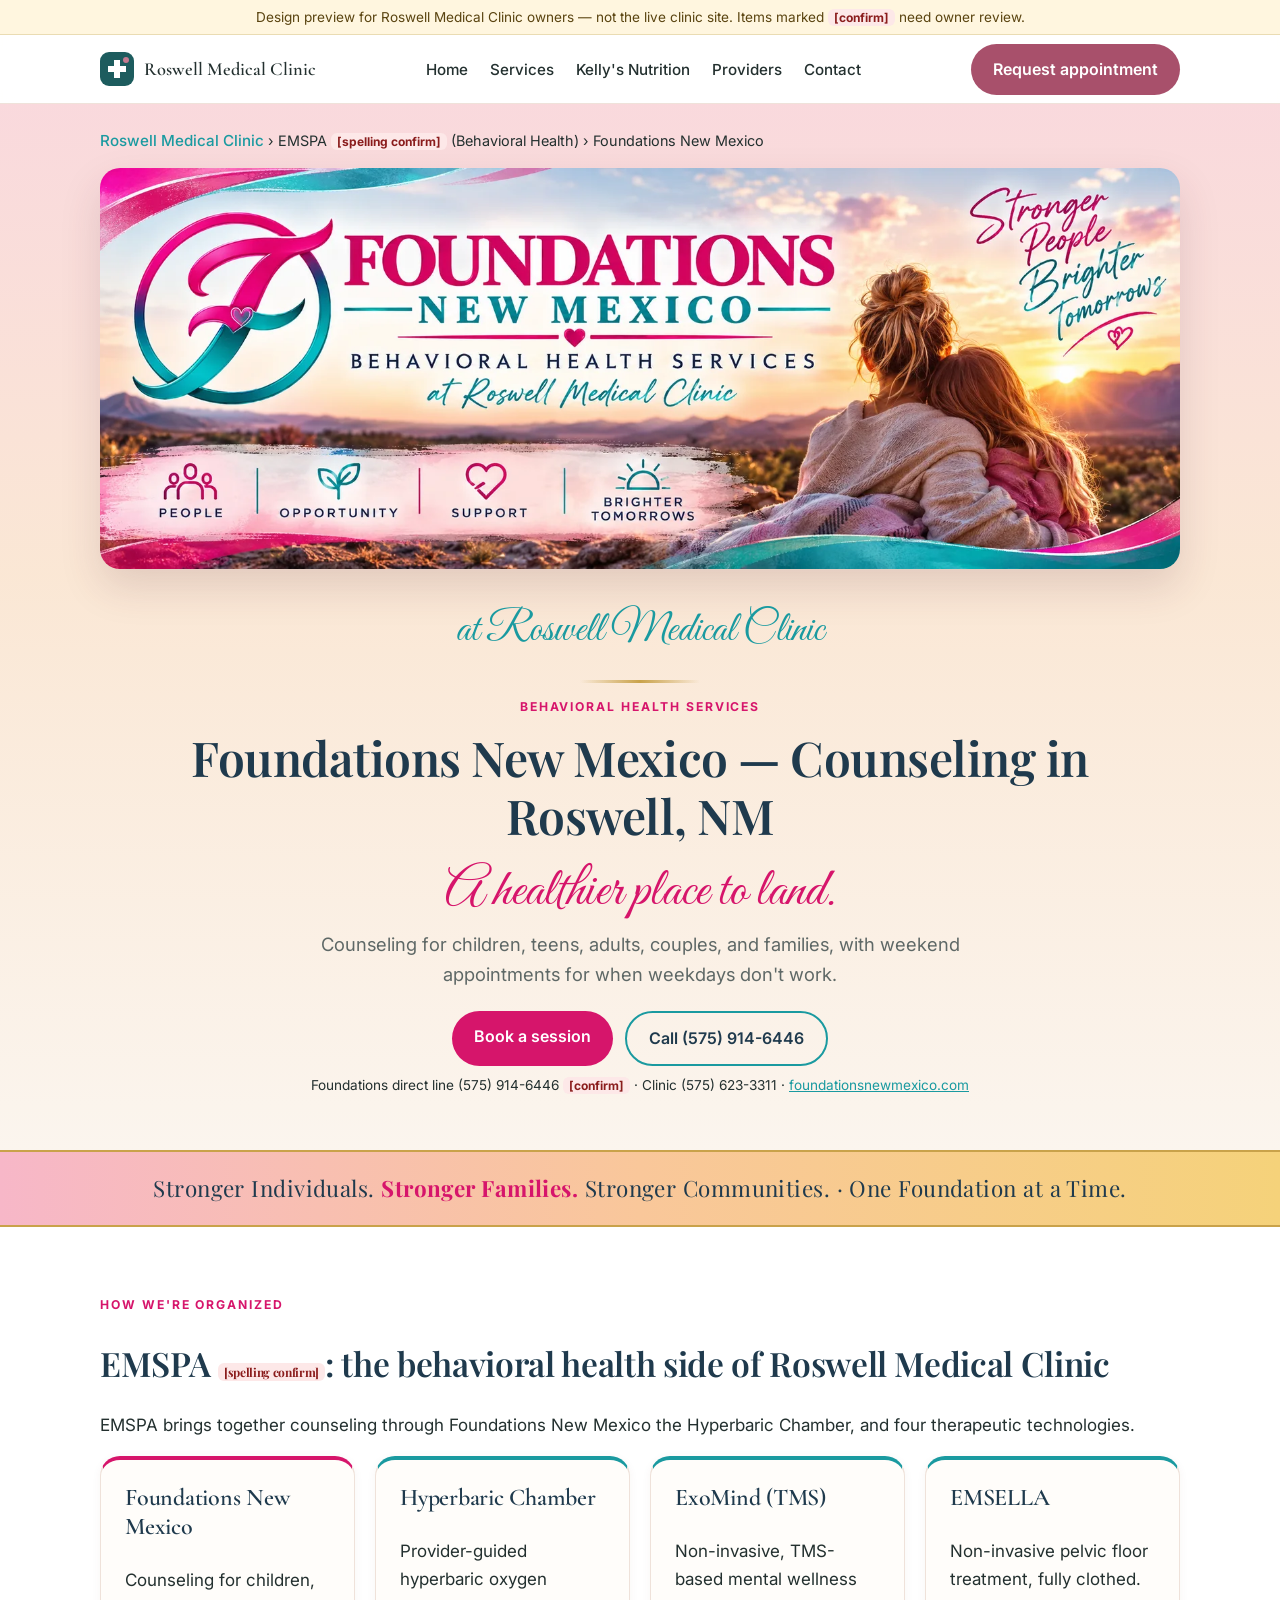
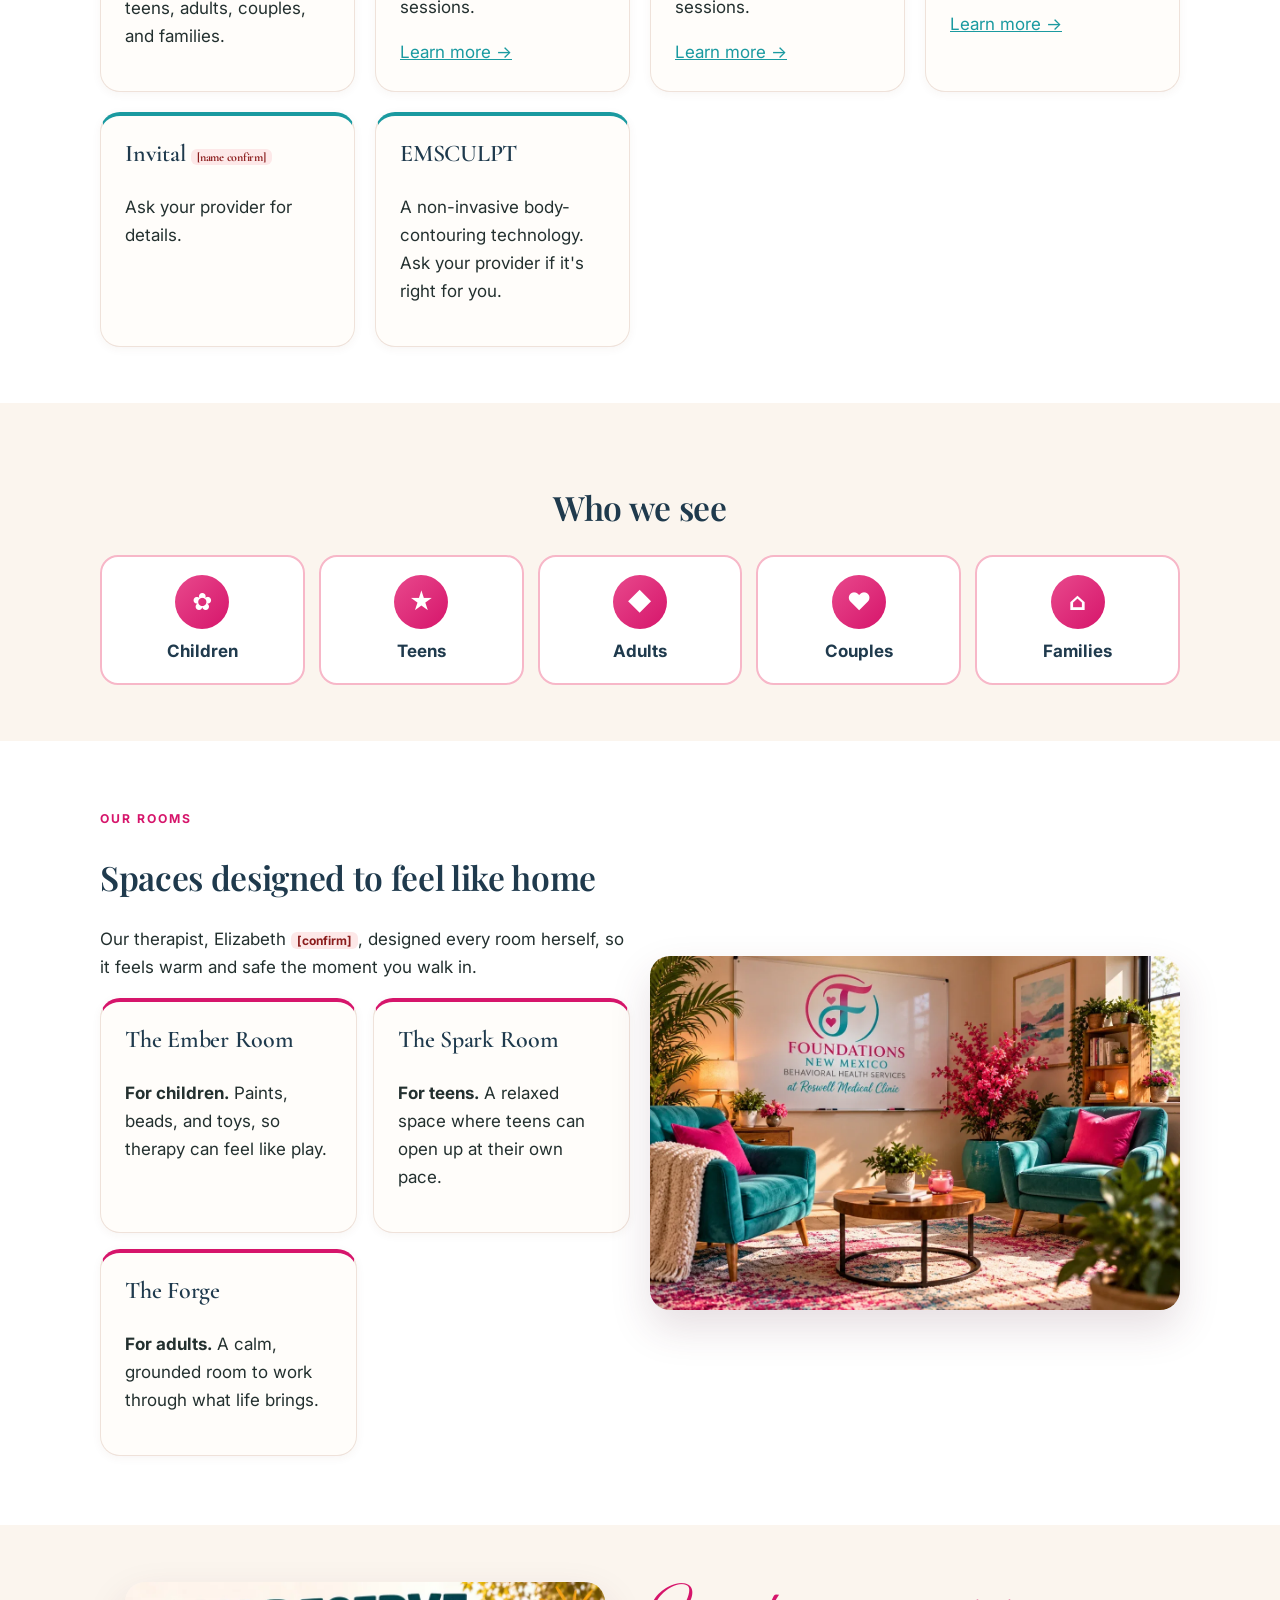
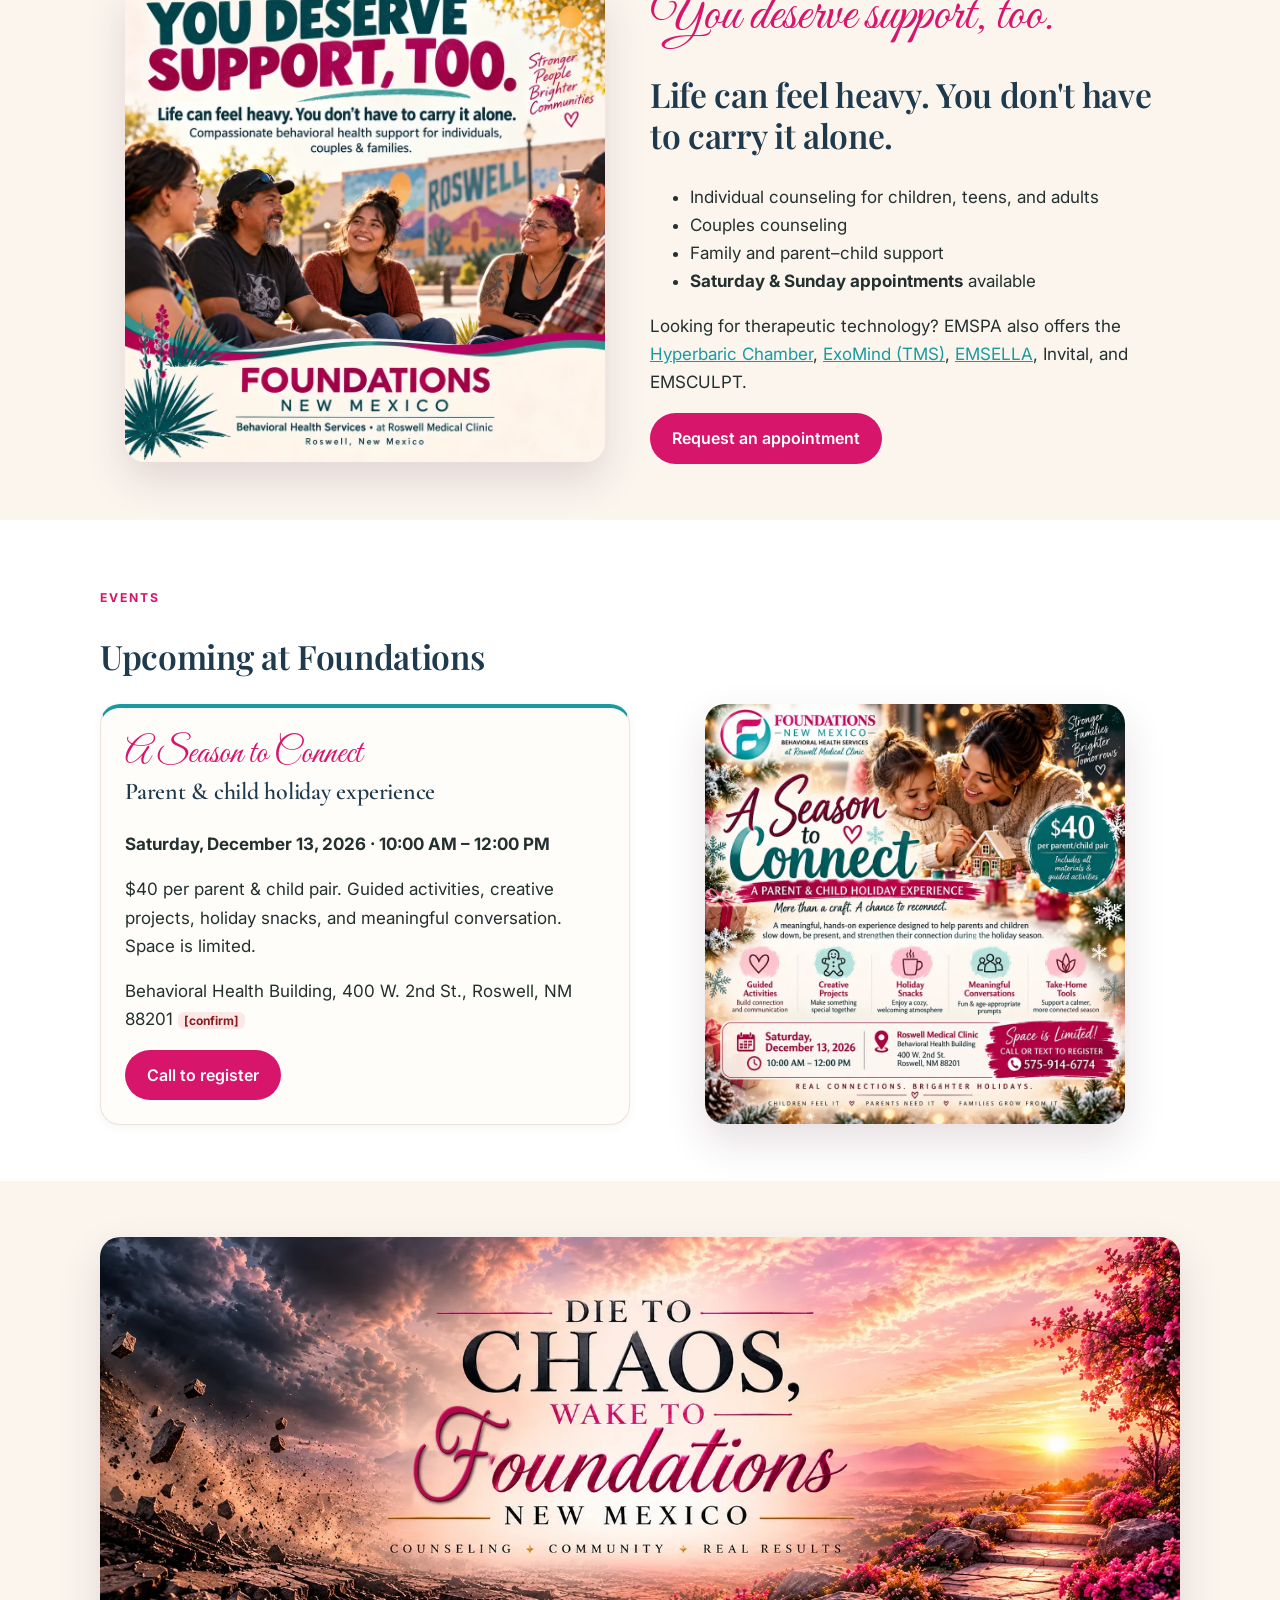
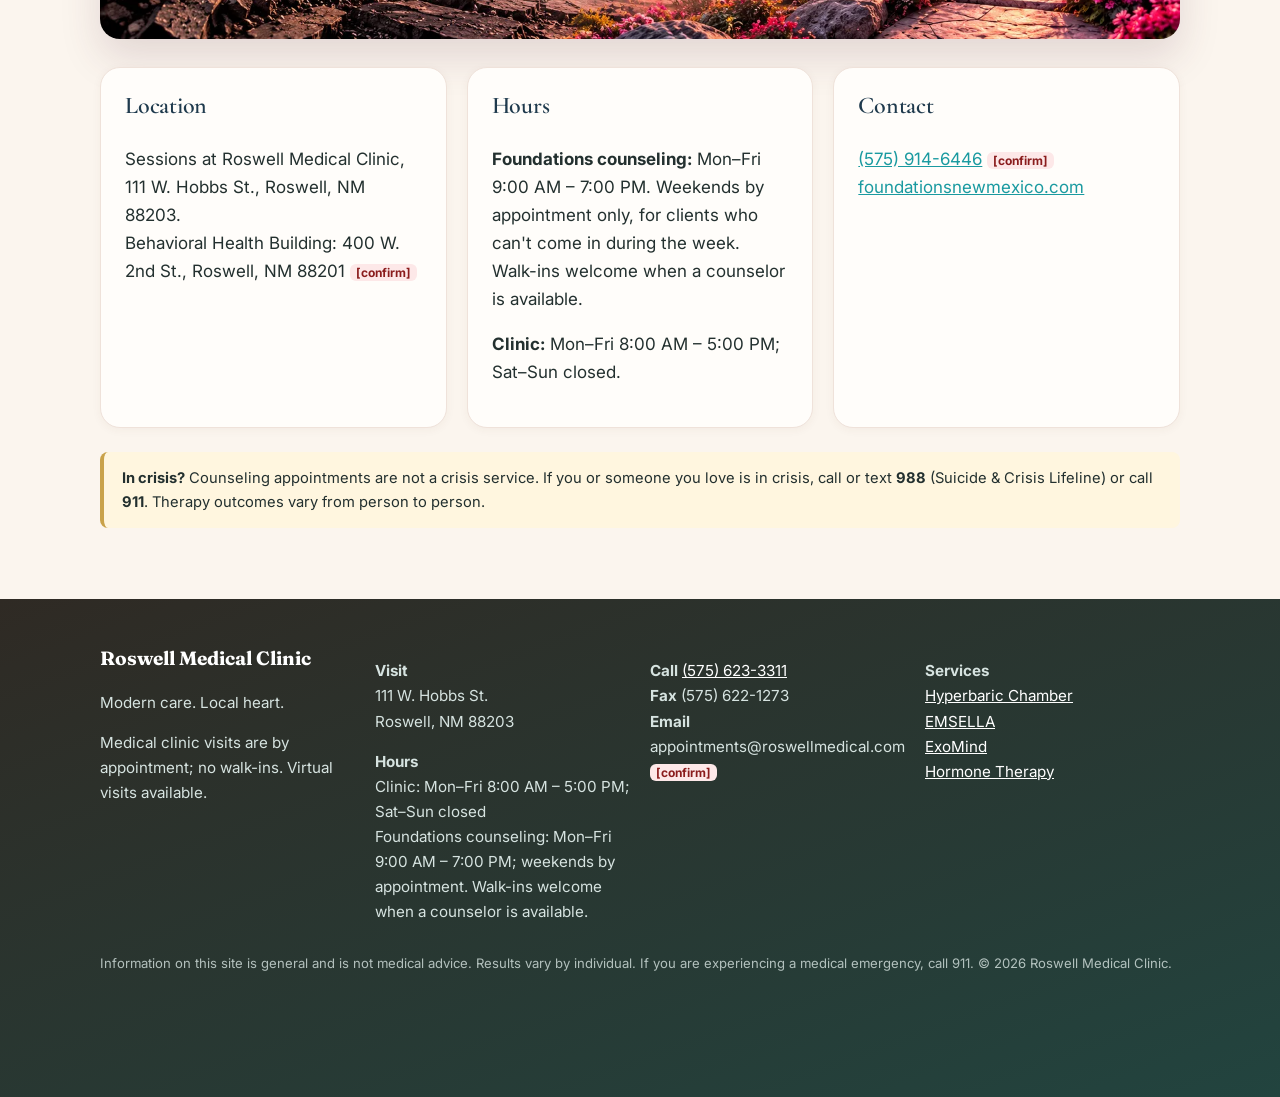
==== commit 2cef476a: "Foundations: restore original Die to Chaos artwork with corrected script F" ====
--- a/roswell-medical/behavioral-health-counseling-roswell-nm.html
+++ b/roswell-medical/behavioral-health-counseling-roswell-nm.html
@@ -43,7 +43,7 @@
 <section><div class="wrap grid" style="align-items:center"><img class="fimg" src="img/support.svg" alt="You deserve support, too. Life can feel heavy. You don't have to carry it alone." width="1000" height="1000" loading="lazy" style="max-width:480px;margin:auto">
 <div><p class="script">You deserve support, too.</p><h2>Life can feel heavy. You don't have to carry it alone.</h2><ul><li>Individual counseling for children, teens, and adults</li><li>Couples counseling</li><li>Family and parent–child support</li><li><strong>Saturday &amp; Sunday appointments</strong> available</li></ul><p>Looking for therapeutic technology? EMSPA also offers the <a href="hyperbaric-chamber-roswell-nm.html">Hyperbaric Chamber</a>, <a href="exomind-roswell-nm.html">ExoMind (TMS)</a>, <a href="emsella-roswell-nm.html">EMSELLA</a>, Invital, and EMSCULPT.</p><a class="btn" href="book.html?service=behavioral">Request an appointment</a></div></div></section>
 <section style="background:#fff"><div class="wrap"><p class="eyebrow">Events</p><h2>Upcoming at Foundations</h2><div class="grid" style="align-items:center"><div class="card feature"><p class="script" style="font-size:2.2rem">A Season to Connect</p><h3>Parent &amp; child holiday experience</h3><p><strong>Saturday, December 13, 2026 · 10:00 AM – 12:00 PM</strong></p><p>$40 per parent &amp; child pair. Guided activities, creative projects, holiday snacks, and meaningful conversation. Space is limited.</p><p>Behavioral Health Building, 400 W. 2nd St., Roswell, NM 88201 <span class="confirm">[confirm]</span></p><a class="btn" href="tel:+15759146446">Call to register</a></div><img class="fimg" src="img/season.svg" alt="A Season to Connect event flyer" width="1000" height="1000" loading="lazy" style="max-width:420px;margin:auto"></div></div></section>
-<section><div class="wrap"><div class="fimg" role="img" aria-label="Die to Chaos, Wake to Foundations. New Mexico." style="background:linear-gradient(rgba(251,245,238,.35),rgba(251,245,238,.55)),url(img/sunset.svg) center/cover;text-align:center;padding:clamp(28px,6vw,64px) 16px;color:#1F3A4D"><div aria-hidden="true"><div style="font-family:'Playfair Display',Georgia,serif;font-weight:700;letter-spacing:.12em;font-size:clamp(1rem,2.6vw,1.6rem)">DIE TO</div><div style="font-family:'Playfair Display',Georgia,serif;font-weight:900;letter-spacing:.04em;font-size:clamp(2.4rem,8vw,5rem);line-height:1">CHAOS,</div><div style="font-family:'Playfair Display',Georgia,serif;font-weight:700;letter-spacing:.12em;color:#D6156B;font-size:clamp(1rem,2.6vw,1.6rem);margin-top:10px">WAKE TO</div><div style="font-family:'Great Vibes',cursive;color:#D6156B;font-size:clamp(3.2rem,11vw,7rem);line-height:1.15;padding:0 .15em">Foundations</div><div style="letter-spacing:.3em;font-weight:600;font-size:clamp(.8rem,2vw,1.1rem);border-top:2px solid #C9A24A;display:inline-block;padding-top:8px">NEW MEXICO</div></div></div><div class="grid" style="margin-top:28px"><div class="card"><h3>Location</h3><p>Sessions at Roswell Medical Clinic, 111 W. Hobbs St., Roswell, NM 88203.<br>Behavioral Health Building: 400 W. 2nd St., Roswell, NM 88201 <span class="confirm">[confirm]</span></p></div><div class="card"><h3>Hours</h3><p><strong>Foundations counseling:</strong> Mon–Fri 9:00 AM – 7:00 PM. Weekends by appointment only, for clients who can't come in during the week. Walk-ins welcome when a counselor is available.</p><p><strong>Clinic:</strong> Mon–Fri 8:00 AM – 5:00 PM; Sat–Sun closed.</p></div><div class="card"><h3>Contact</h3><p><a href="tel:+15759146446">(575) 914-6446</a> <span class="confirm">[confirm]</span><br><a href="https://foundationsnewmexico.com" rel="noopener">foundationsnewmexico.com</a></p></div></div>
+<section><div class="wrap"><img class="fimg" src="img/chaos-fixed.svg" alt="Die to Chaos, Wake to Foundations" width="1600" height="595" loading="lazy"><div class="grid" style="margin-top:28px"><div class="card"><h3>Location</h3><p>Sessions at Roswell Medical Clinic, 111 W. Hobbs St., Roswell, NM 88203.<br>Behavioral Health Building: 400 W. 2nd St., Roswell, NM 88201 <span class="confirm">[confirm]</span></p></div><div class="card"><h3>Hours</h3><p><strong>Foundations counseling:</strong> Mon–Fri 9:00 AM – 7:00 PM. Weekends by appointment only, for clients who can't come in during the week. Walk-ins welcome when a counselor is available.</p><p><strong>Clinic:</strong> Mon–Fri 8:00 AM – 5:00 PM; Sat–Sun closed.</p></div><div class="card"><h3>Contact</h3><p><a href="tel:+15759146446">(575) 914-6446</a> <span class="confirm">[confirm]</span><br><a href="https://foundationsnewmexico.com" rel="noopener">foundationsnewmexico.com</a></p></div></div>
 <p class="warn" style="margin-top:24px"><strong>In crisis?</strong> Counseling appointments are not a crisis service. If you or someone you love is in crisis, call or text <strong>988</strong> (Suicide &amp; Crisis Lifeline) or call <strong>911</strong>. Therapy outcomes vary from person to person.</p></div></section></div></main>
 <footer><div class="wrap grid"><div><strong style="font-family:Fraunces,serif;font-size:1.2rem;color:#fff">Roswell Medical Clinic</strong><p>Modern care. Local heart.</p><p>Medical clinic visits are by appointment; no walk-ins. Virtual visits available.</p></div>
 <div><p><strong>Visit</strong><br>111 W. Hobbs St.<br>Roswell, NM 88203</p><p><strong>Hours</strong><br>Clinic: Mon–Fri 8:00 AM – 5:00 PM; Sat–Sun closed<br>Foundations counseling: Mon–Fri 9:00 AM – 7:00 PM; weekends by appointment. Walk-ins welcome when a counselor is available.</p></div><div><p><strong>Call</strong> <a href="tel:+15756233311">(575) 623-3311</a><br><strong>Fax</strong> (575) 622-1273<br><strong>Email</strong> appointments@roswellmedical.com <span class="confirm">[confirm]</span></p></div>
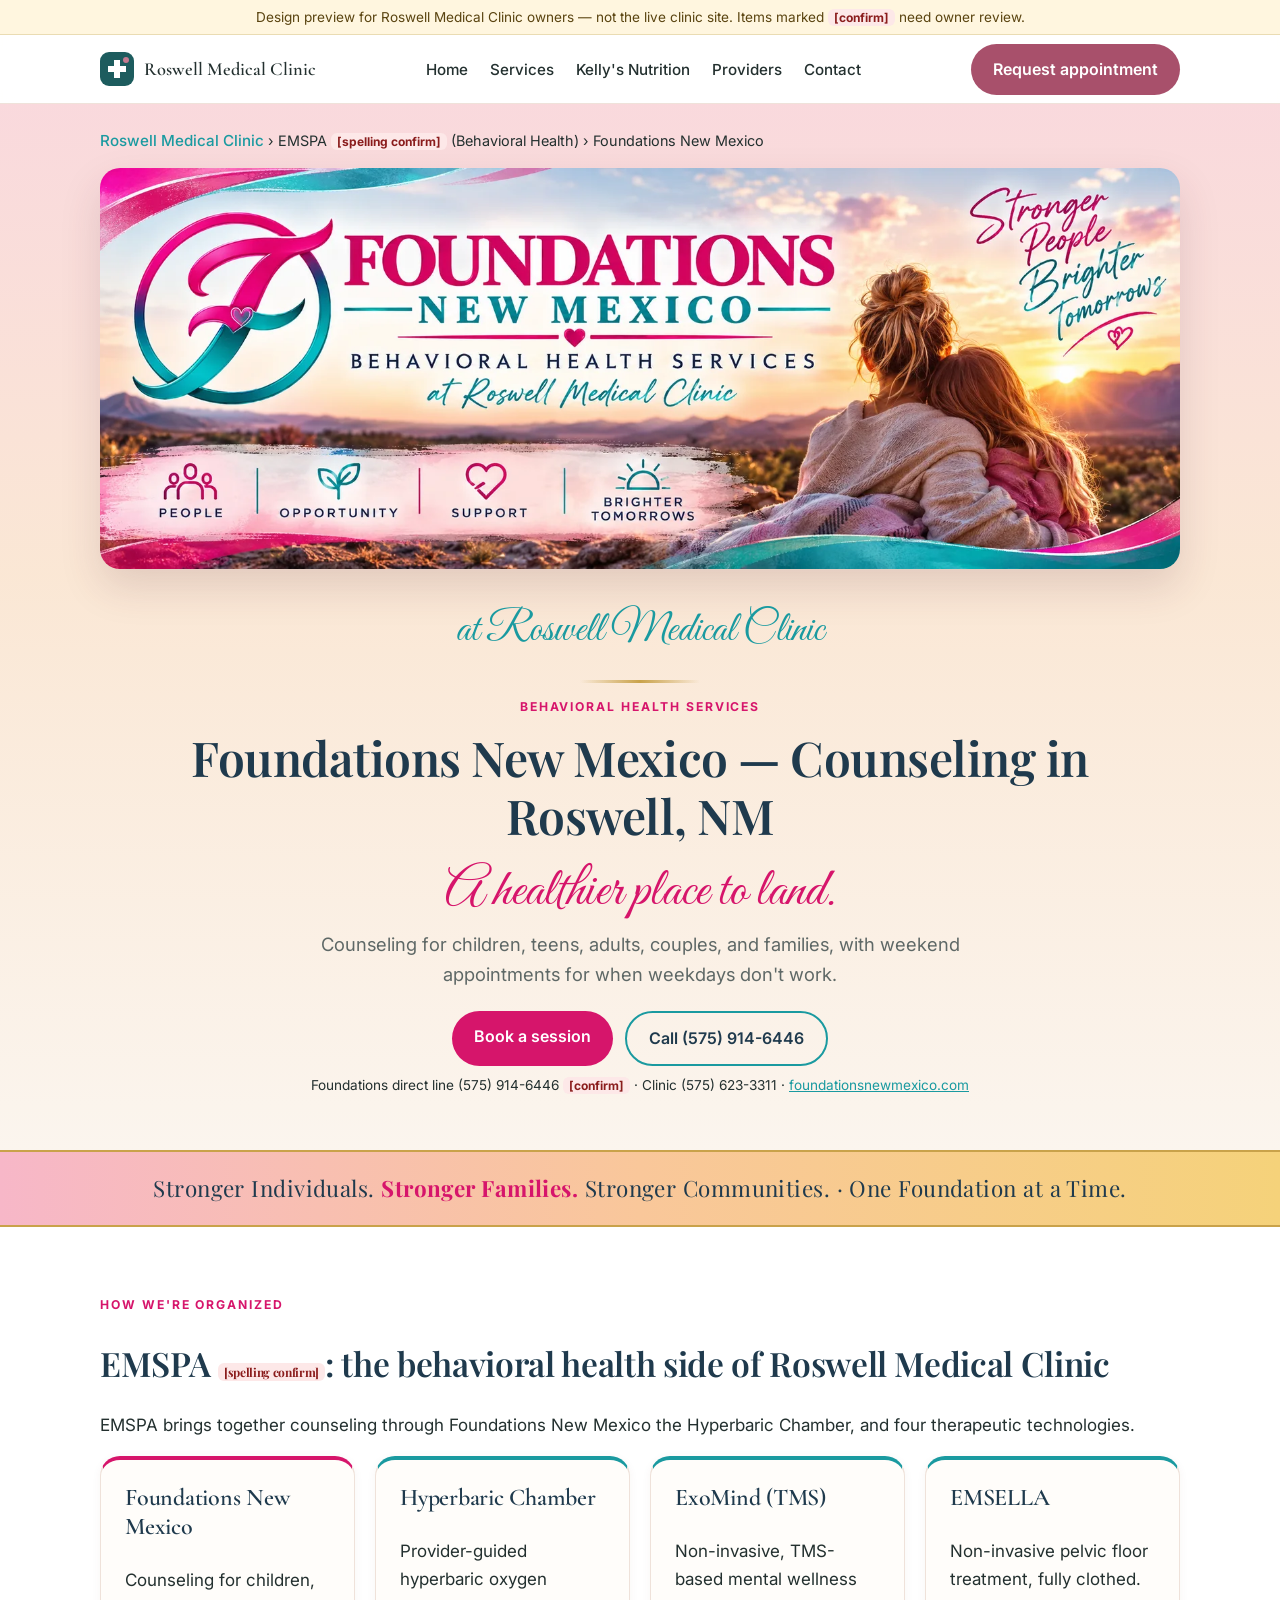
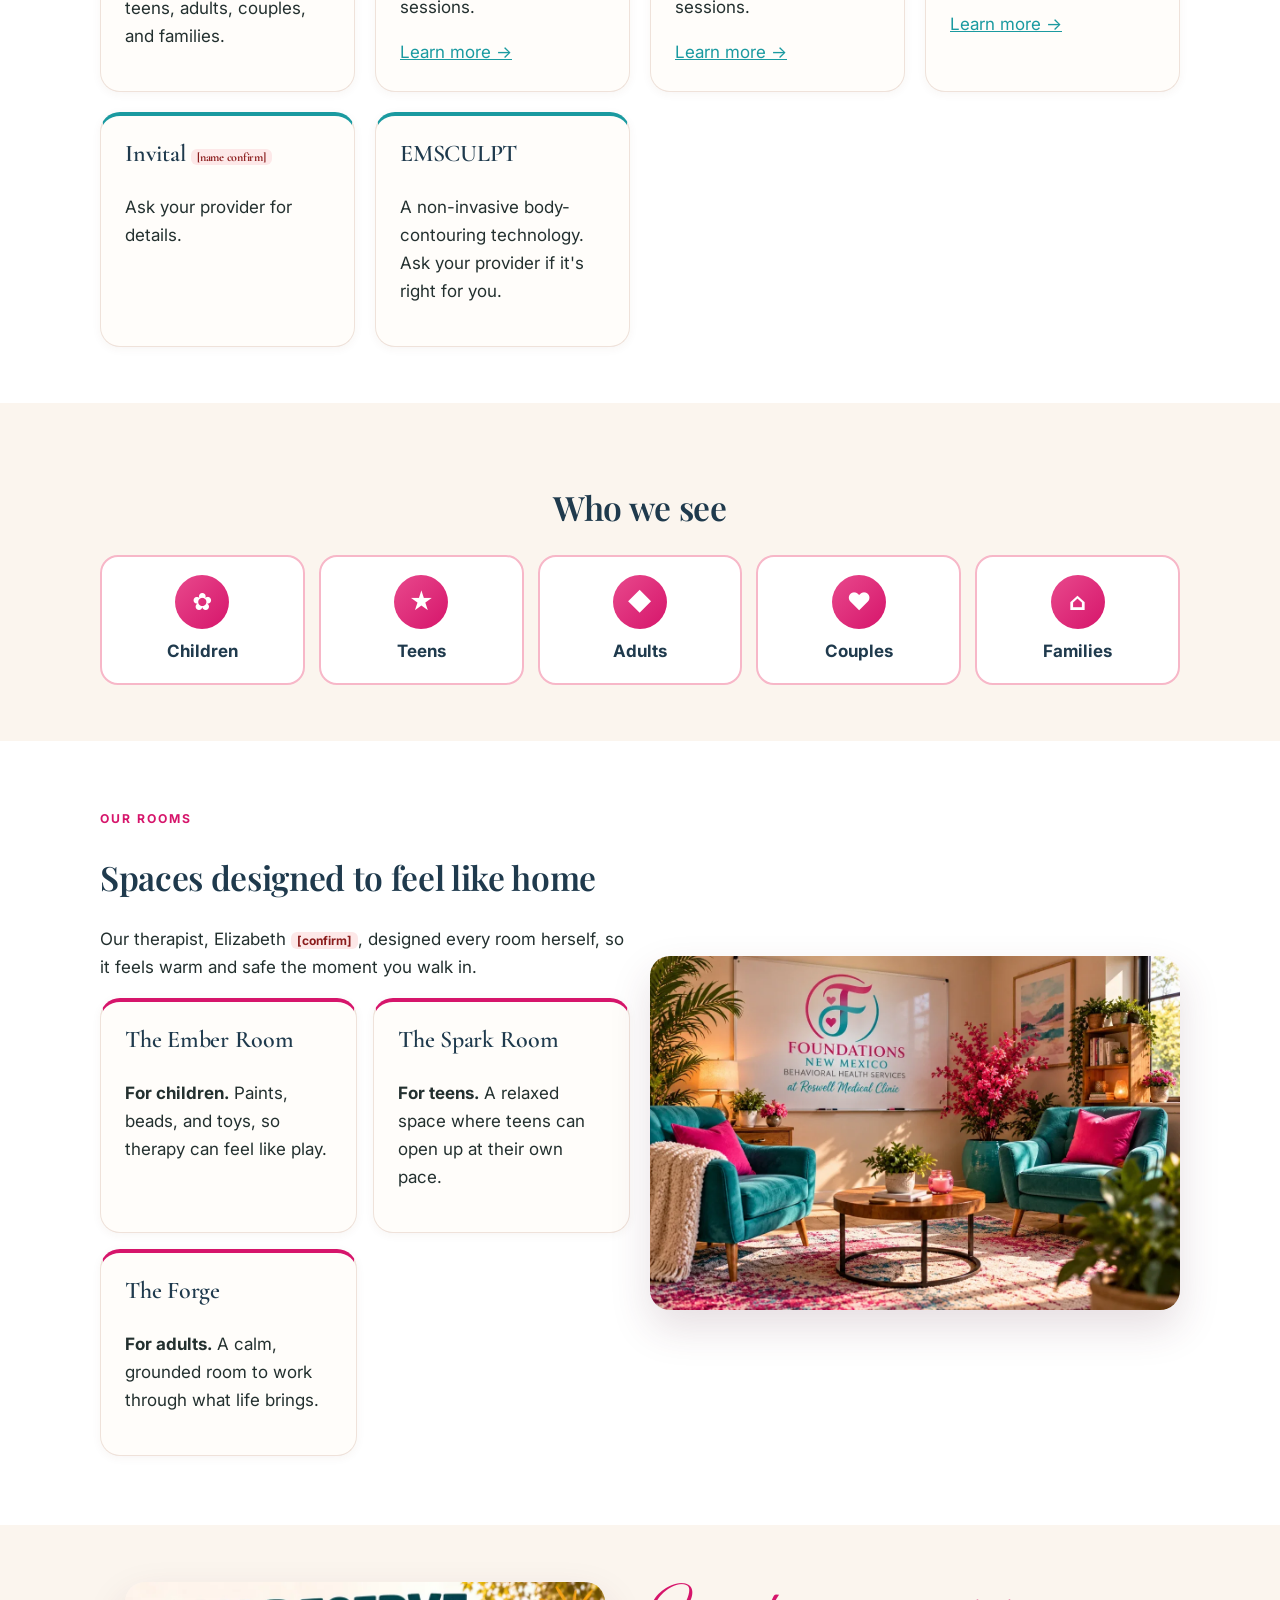
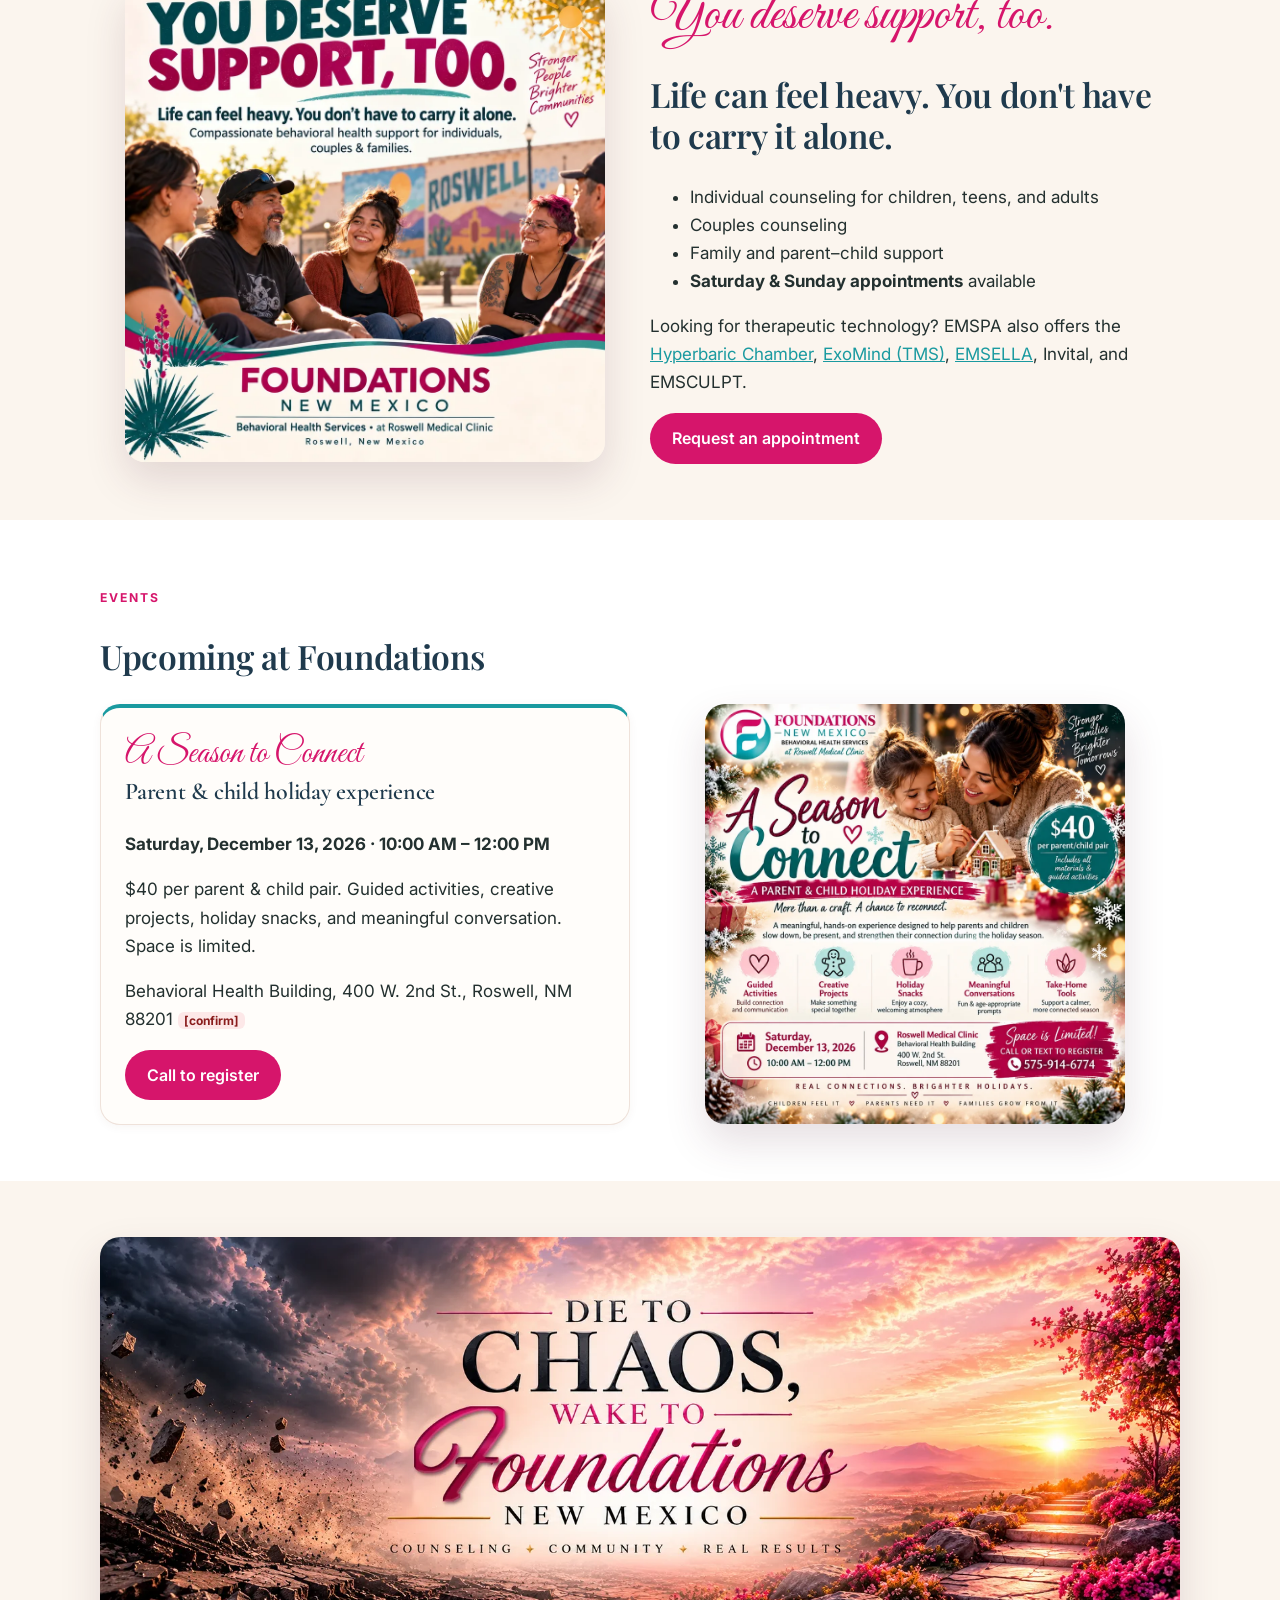
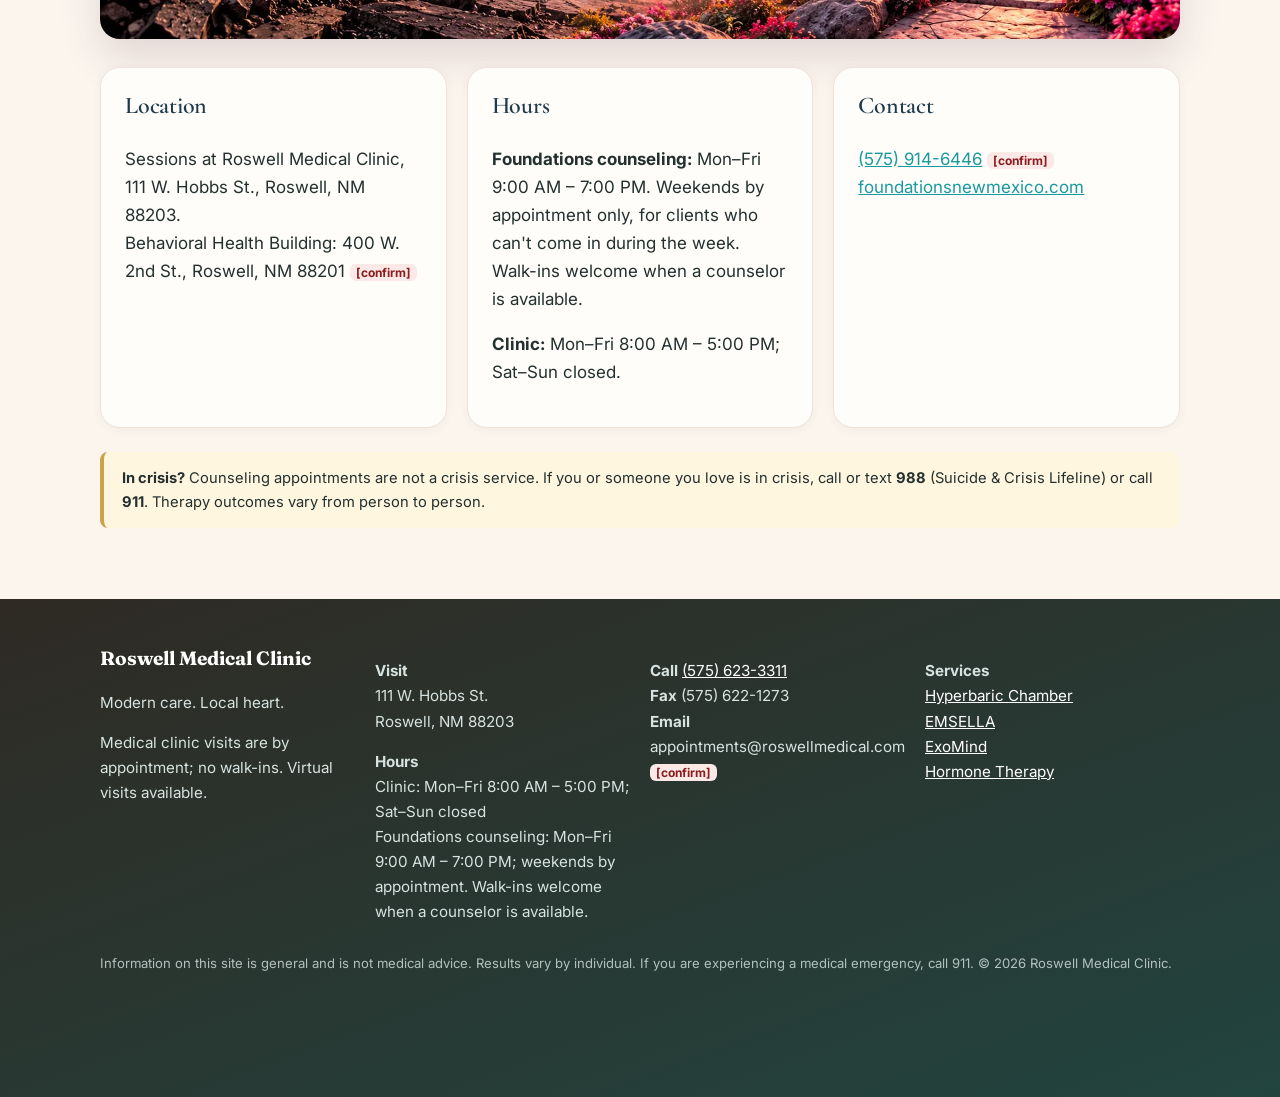
==== commit 52118f19: "Foundations banner: font-matched script F (Alex Brush), stub cleaned" ====
--- a/roswell-medical/behavioral-health-counseling-roswell-nm.html
+++ b/roswell-medical/behavioral-health-counseling-roswell-nm.html
@@ -43,7 +43,7 @@
 <section><div class="wrap grid" style="align-items:center"><img class="fimg" src="img/support.svg" alt="You deserve support, too. Life can feel heavy. You don't have to carry it alone." width="1000" height="1000" loading="lazy" style="max-width:480px;margin:auto">
 <div><p class="script">You deserve support, too.</p><h2>Life can feel heavy. You don't have to carry it alone.</h2><ul><li>Individual counseling for children, teens, and adults</li><li>Couples counseling</li><li>Family and parent–child support</li><li><strong>Saturday &amp; Sunday appointments</strong> available</li></ul><p>Looking for therapeutic technology? EMSPA also offers the <a href="hyperbaric-chamber-roswell-nm.html">Hyperbaric Chamber</a>, <a href="exomind-roswell-nm.html">ExoMind (TMS)</a>, <a href="emsella-roswell-nm.html">EMSELLA</a>, Invital, and EMSCULPT.</p><a class="btn" href="book.html?service=behavioral">Request an appointment</a></div></div></section>
 <section style="background:#fff"><div class="wrap"><p class="eyebrow">Events</p><h2>Upcoming at Foundations</h2><div class="grid" style="align-items:center"><div class="card feature"><p class="script" style="font-size:2.2rem">A Season to Connect</p><h3>Parent &amp; child holiday experience</h3><p><strong>Saturday, December 13, 2026 · 10:00 AM – 12:00 PM</strong></p><p>$40 per parent &amp; child pair. Guided activities, creative projects, holiday snacks, and meaningful conversation. Space is limited.</p><p>Behavioral Health Building, 400 W. 2nd St., Roswell, NM 88201 <span class="confirm">[confirm]</span></p><a class="btn" href="tel:+15759146446">Call to register</a></div><img class="fimg" src="img/season.svg" alt="A Season to Connect event flyer" width="1000" height="1000" loading="lazy" style="max-width:420px;margin:auto"></div></div></section>
-<section><div class="wrap"><img class="fimg" src="img/chaos-fixed.svg" alt="Die to Chaos, Wake to Foundations" width="1600" height="595" loading="lazy"><div class="grid" style="margin-top:28px"><div class="card"><h3>Location</h3><p>Sessions at Roswell Medical Clinic, 111 W. Hobbs St., Roswell, NM 88203.<br>Behavioral Health Building: 400 W. 2nd St., Roswell, NM 88201 <span class="confirm">[confirm]</span></p></div><div class="card"><h3>Hours</h3><p><strong>Foundations counseling:</strong> Mon–Fri 9:00 AM – 7:00 PM. Weekends by appointment only, for clients who can't come in during the week. Walk-ins welcome when a counselor is available.</p><p><strong>Clinic:</strong> Mon–Fri 8:00 AM – 5:00 PM; Sat–Sun closed.</p></div><div class="card"><h3>Contact</h3><p><a href="tel:+15759146446">(575) 914-6446</a> <span class="confirm">[confirm]</span><br><a href="https://foundationsnewmexico.com" rel="noopener">foundationsnewmexico.com</a></p></div></div>
+<section><div class="wrap"><img class="fimg" src="img/chaos-fixed2.svg" alt="Die to Chaos, Wake to Foundations" width="1600" height="595" loading="lazy"><div class="grid" style="margin-top:28px"><div class="card"><h3>Location</h3><p>Sessions at Roswell Medical Clinic, 111 W. Hobbs St., Roswell, NM 88203.<br>Behavioral Health Building: 400 W. 2nd St., Roswell, NM 88201 <span class="confirm">[confirm]</span></p></div><div class="card"><h3>Hours</h3><p><strong>Foundations counseling:</strong> Mon–Fri 9:00 AM – 7:00 PM. Weekends by appointment only, for clients who can't come in during the week. Walk-ins welcome when a counselor is available.</p><p><strong>Clinic:</strong> Mon–Fri 8:00 AM – 5:00 PM; Sat–Sun closed.</p></div><div class="card"><h3>Contact</h3><p><a href="tel:+15759146446">(575) 914-6446</a> <span class="confirm">[confirm]</span><br><a href="https://foundationsnewmexico.com" rel="noopener">foundationsnewmexico.com</a></p></div></div>
 <p class="warn" style="margin-top:24px"><strong>In crisis?</strong> Counseling appointments are not a crisis service. If you or someone you love is in crisis, call or text <strong>988</strong> (Suicide &amp; Crisis Lifeline) or call <strong>911</strong>. Therapy outcomes vary from person to person.</p></div></section></div></main>
 <footer><div class="wrap grid"><div><strong style="font-family:Fraunces,serif;font-size:1.2rem;color:#fff">Roswell Medical Clinic</strong><p>Modern care. Local heart.</p><p>Medical clinic visits are by appointment; no walk-ins. Virtual visits available.</p></div>
 <div><p><strong>Visit</strong><br>111 W. Hobbs St.<br>Roswell, NM 88203</p><p><strong>Hours</strong><br>Clinic: Mon–Fri 8:00 AM – 5:00 PM; Sat–Sun closed<br>Foundations counseling: Mon–Fri 9:00 AM – 7:00 PM; weekends by appointment. Walk-ins welcome when a counselor is available.</p></div><div><p><strong>Call</strong> <a href="tel:+15756233311">(575) 623-3311</a><br><strong>Fax</strong> (575) 622-1273<br><strong>Email</strong> appointments@roswellmedical.com <span class="confirm">[confirm]</span></p></div>
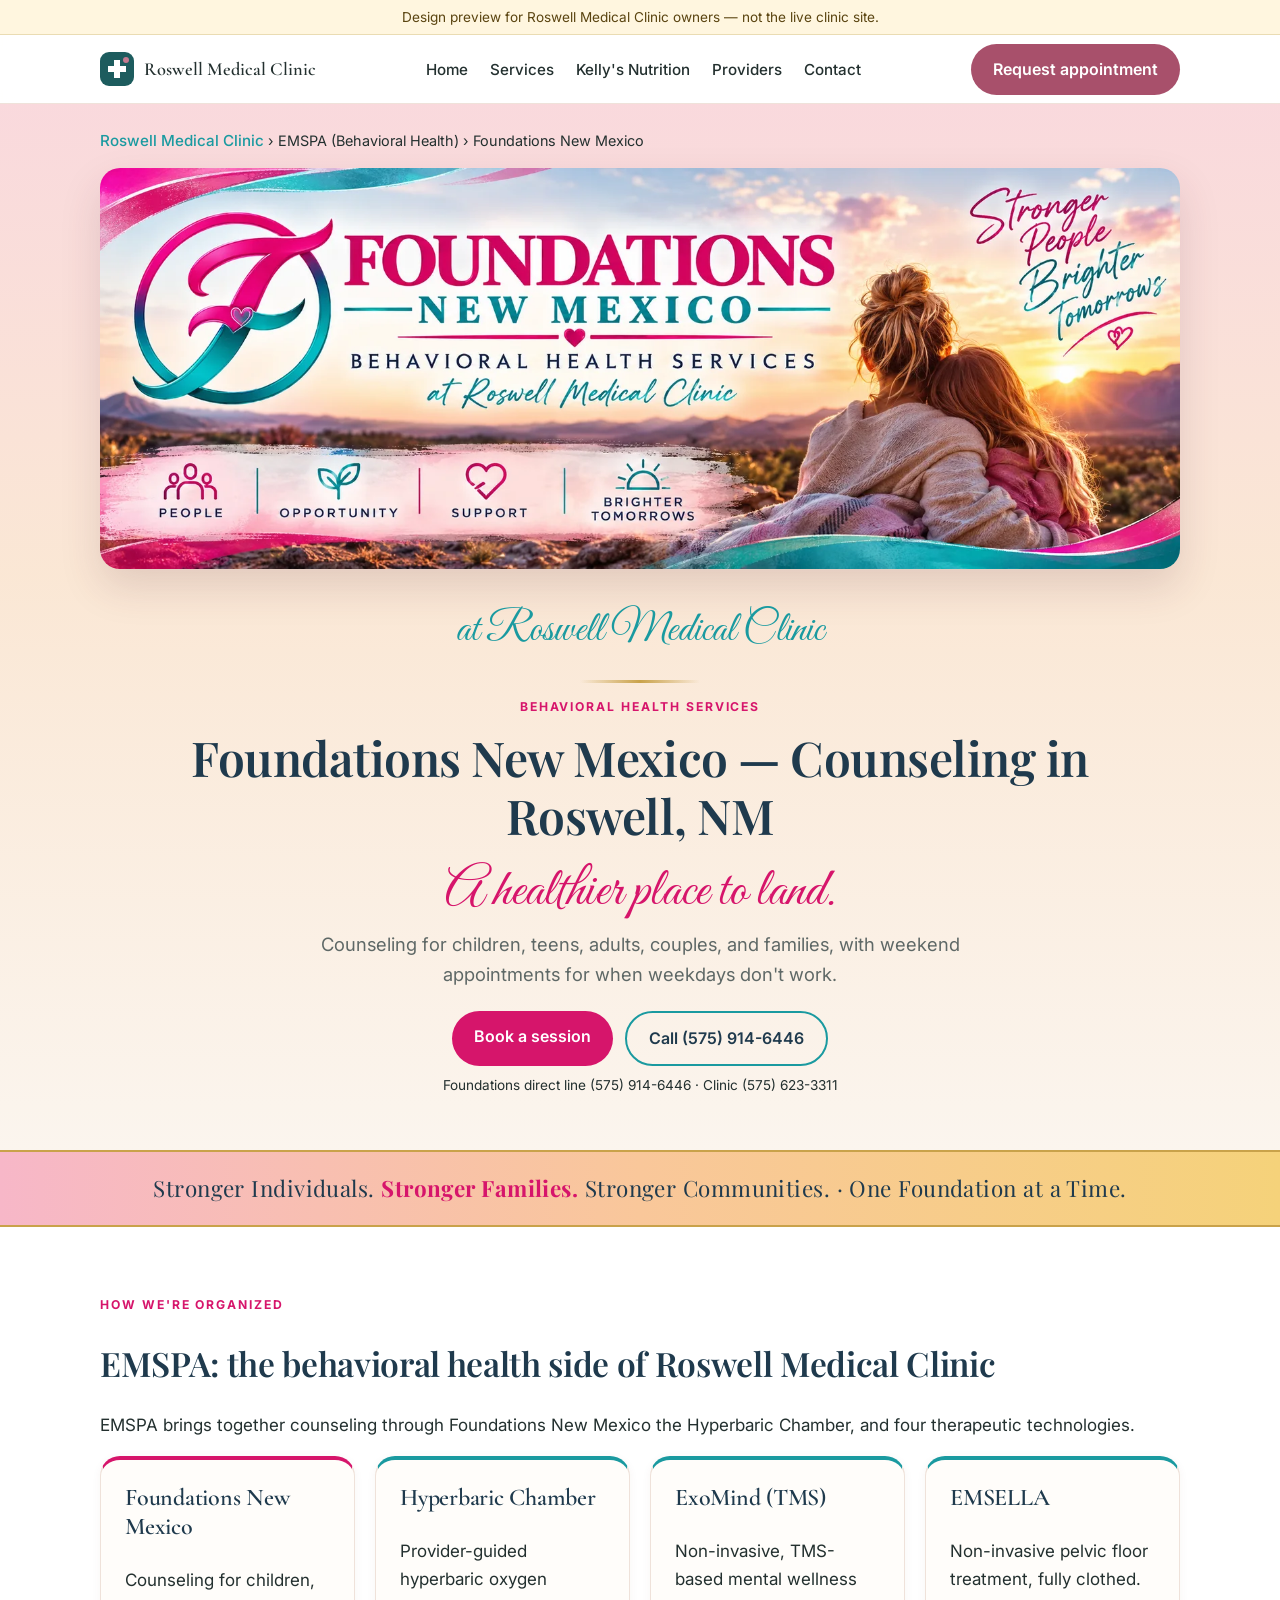
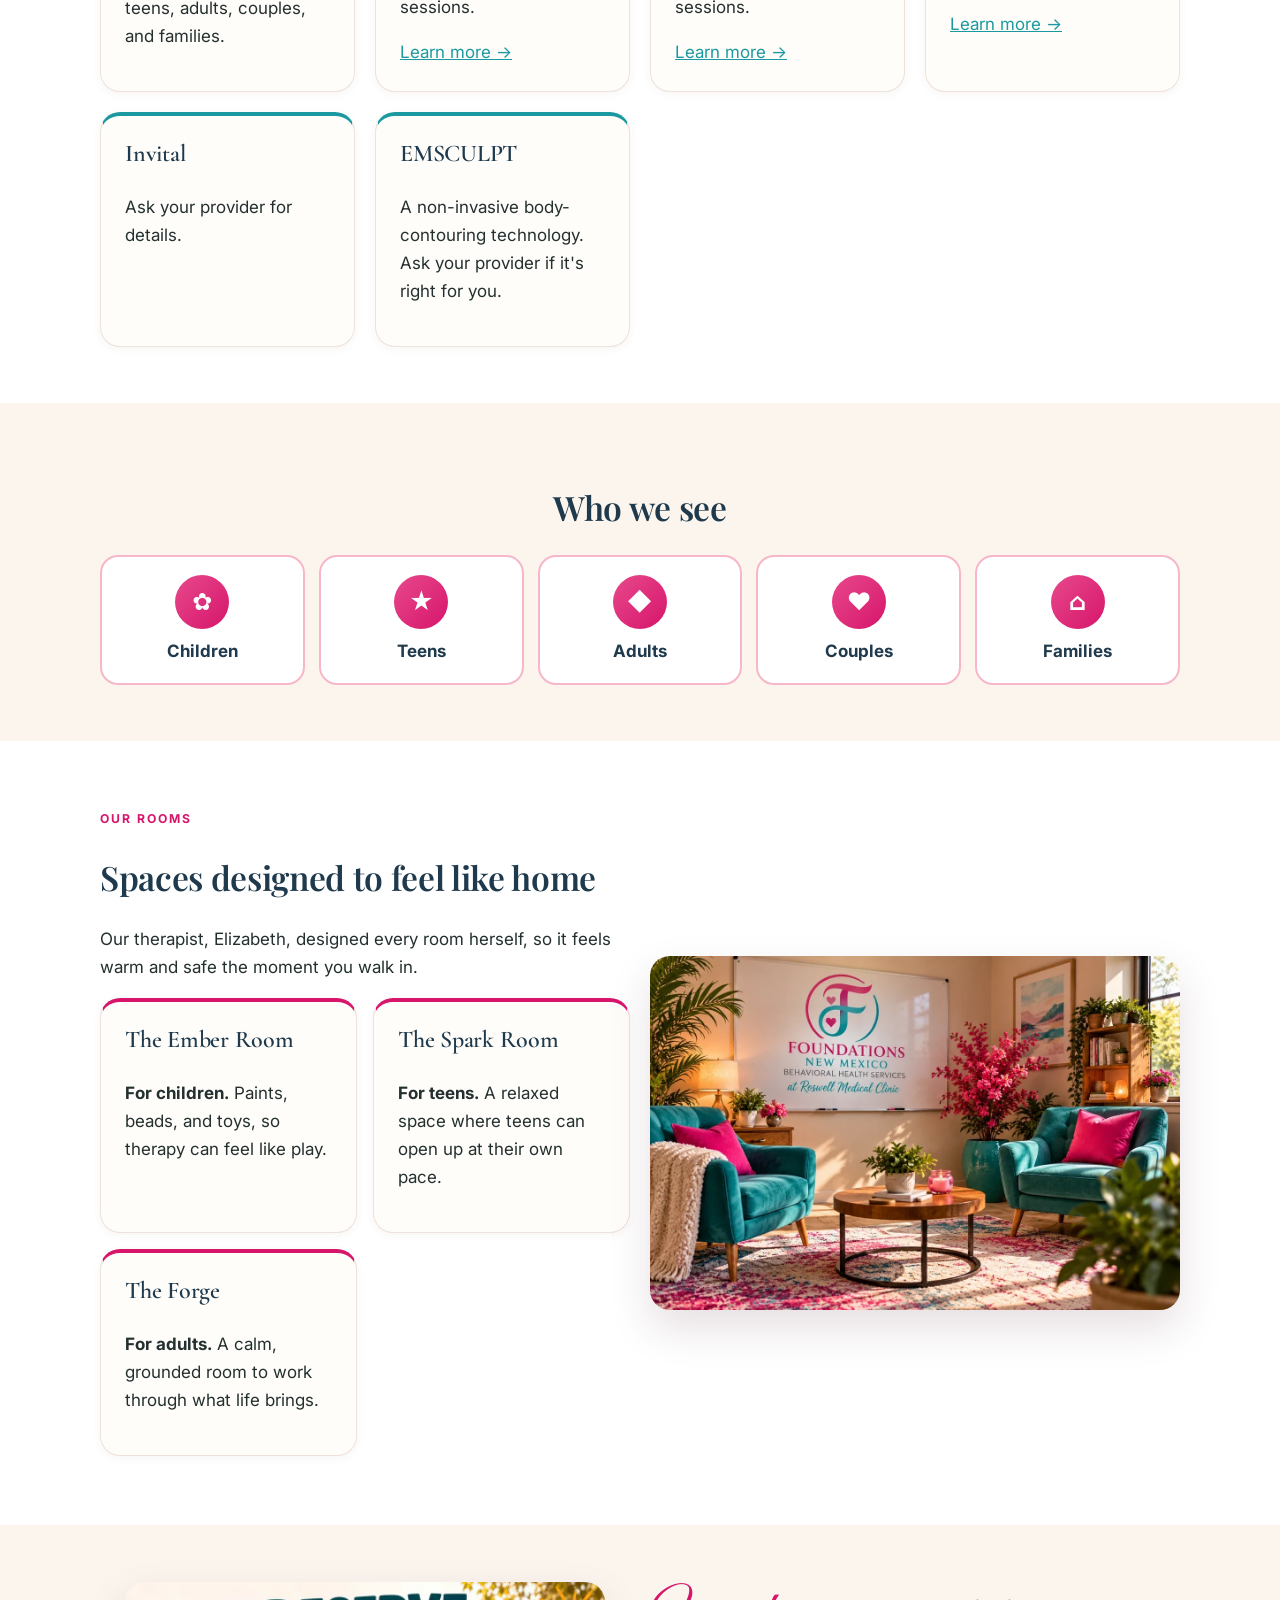
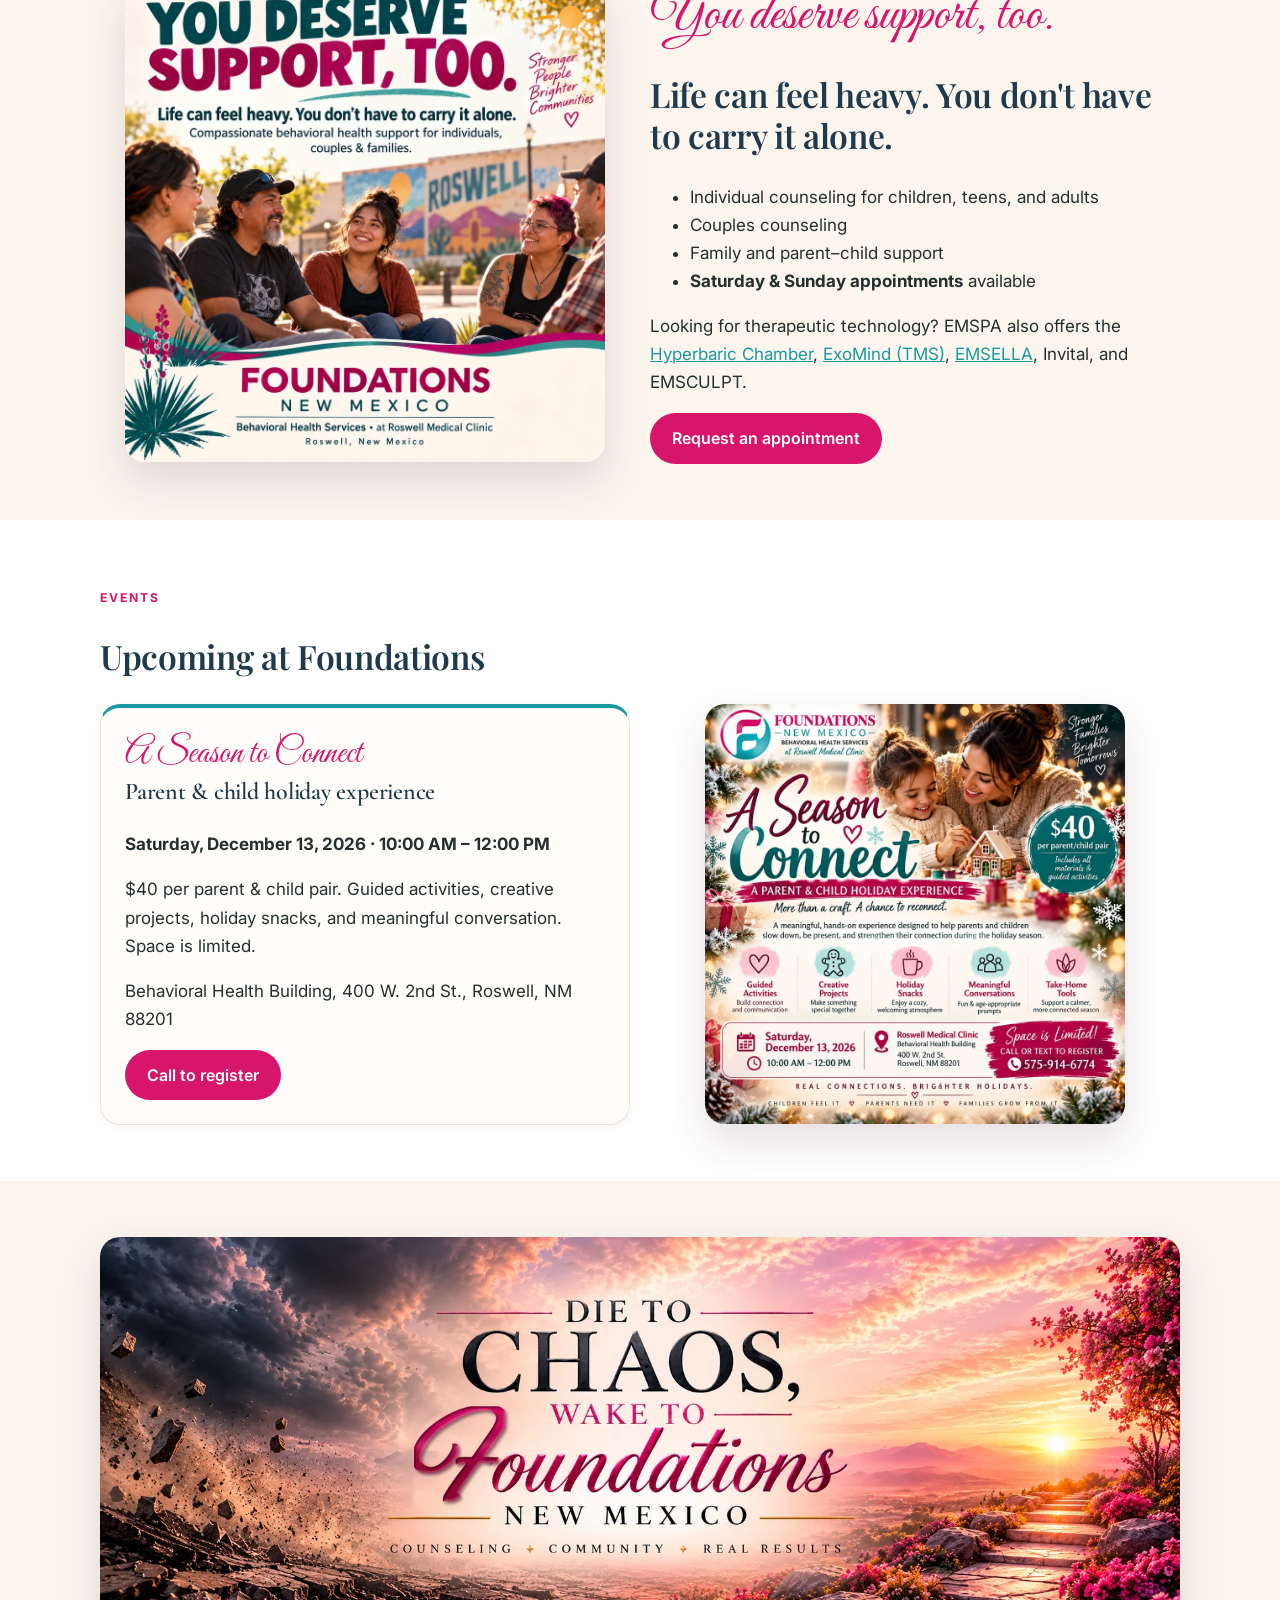
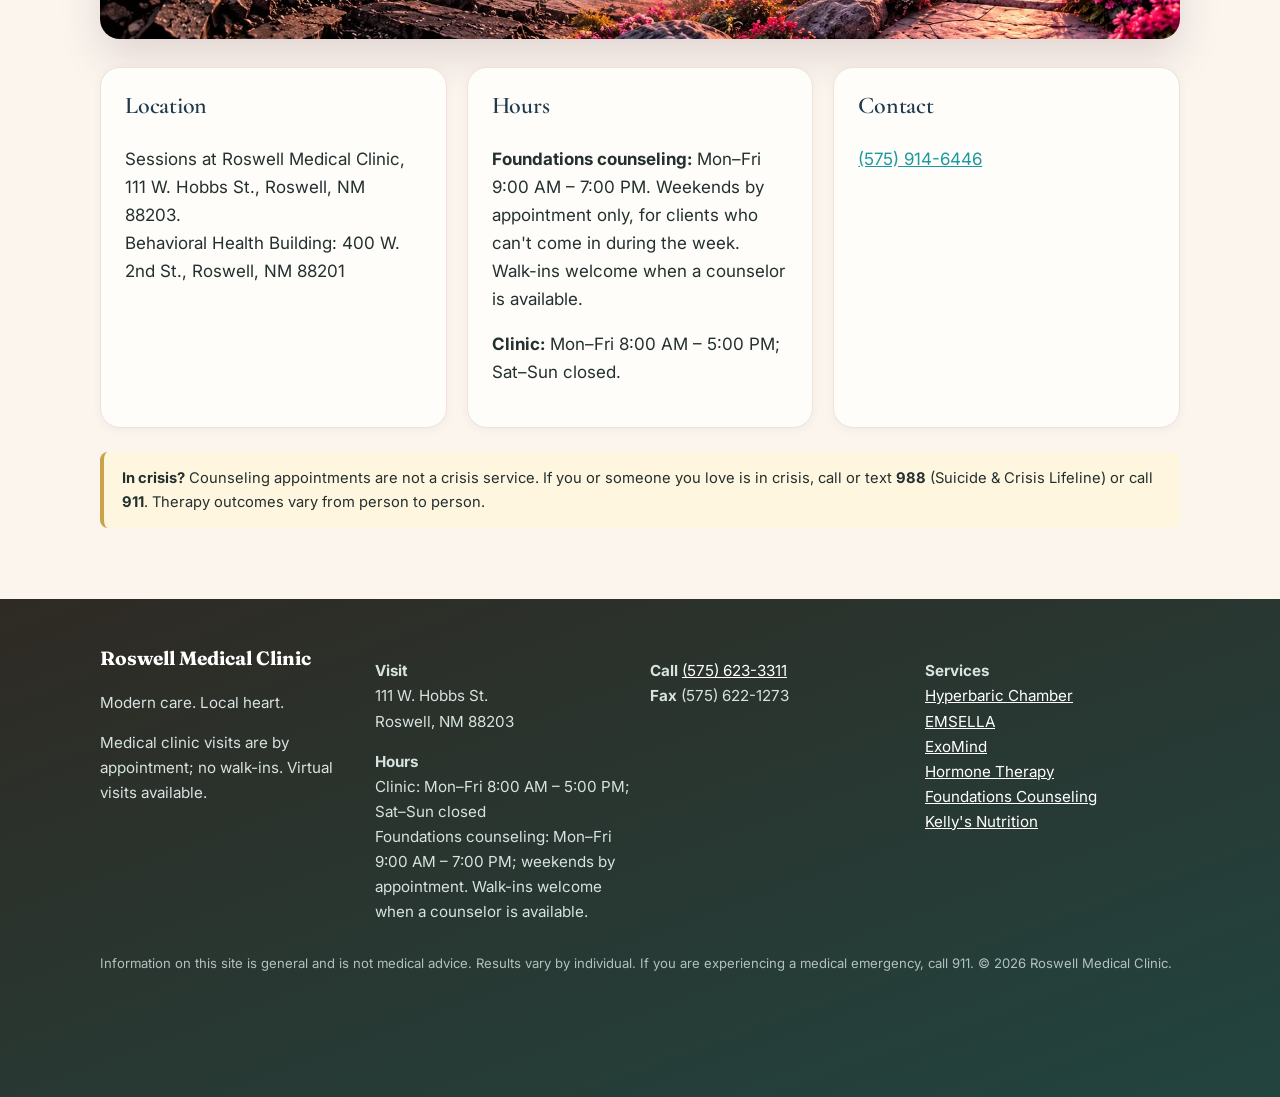
==== commit 82de7e5f: "Roswell preview QA pass (1/3): graceful placeholders, hours/walk-in consistency" ====
--- a/roswell-medical/behavioral-health-counseling-roswell-nm.html
+++ b/roswell-medical/behavioral-health-counseling-roswell-nm.html
@@ -2,8 +2,8 @@
 <meta name="robots" content="noindex,nofollow"><title>Foundations New Mexico | Counseling in Roswell, NM for Children, Teens, Adults, Couples & Families</title><meta name="description" content="Foundations New Mexico, Behavioral Health Services at Roswell Medical Clinic: counseling for children, teens, adults, couples, and families in Roswell, NM. Weekend appointments available.">
 <meta property="og:title" content="Foundations New Mexico | Counseling in Roswell, NM for Children, Teens, Adults, Couples & Families"><meta property="og:description" content="Foundations New Mexico, Behavioral Health Services at Roswell Medical Clinic: counseling for children, teens, adults, couples, and families in Roswell, NM. Weekend appointments available."><meta name="theme-color" content="#1d5c5e">
 <link rel="preconnect" href="https://fonts.googleapis.com"><link href="https://fonts.googleapis.com/css2?family=Cormorant+Garamond:wght@500;600;700&family=Great+Vibes&family=Playfair+Display:wght@700;900&family=Fraunces:wght@600&family=Inter:wght@400;500;600;700&display=swap" rel="stylesheet">
-<link rel="stylesheet" href="styles.css"><script type="application/ld+json">{"@context": "https://schema.org", "@type": ["MedicalClinic", "LocalBusiness"], "name": "Roswell Medical Clinic", "slogan": "Modern care. Local heart.", "telephone": "+1-575-623-3311", "faxNumber": "+1-575-622-1273", "address": {"@type": "PostalAddress", "streetAddress": "111 W. Hobbs St.", "addressLocality": "Roswell", "addressRegion": "NM", "postalCode": "88203", "addressCountry": "US"}, "url": "https://roswellmedical.com/", "openingHours": "Mo-Fr 08:00-17:00", "medicalSpecialty": ["PrimaryCare", "Psychiatric"], "availableService": [], "department": {"@type": "MedicalClinic", "name": "Foundations New Mexico", "telephone": "+1-575-914-6446", "openingHours": "Mo-Fr 09:00-19:00", "url": "https://foundationsnewmexico.com", "medicalSpecialty": "Psychiatric"}}</script></head><body>
-<a class="skip" href="#main">Skip to content</a><div class="preview">Design preview for Roswell Medical Clinic owners — not the live clinic site. Items marked <span class="confirm">[confirm]</span> need owner review.</div>
+<link rel="stylesheet" href="styles.css"><script type="application/ld+json">{"@context": "https://schema.org", "@type": ["MedicalClinic", "LocalBusiness"], "name": "Roswell Medical Clinic", "slogan": "Modern care. Local heart.", "telephone": "+1-575-623-3311", "faxNumber": "+1-575-622-1273", "address": {"@type": "PostalAddress", "streetAddress": "111 W. Hobbs St.", "addressLocality": "Roswell", "addressRegion": "NM", "postalCode": "88203", "addressCountry": "US"}, "url": "https://roswellmedical.com/", "openingHours": "Mo-Fr 08:00-17:00", "medicalSpecialty": ["PrimaryCare", "Psychiatric"], "availableService": [], "department": {"@type": "MedicalClinic", "name": "Foundations New Mexico", "telephone": "+1-575-914-6446", "openingHours": "Mo-Fr 09:00-19:00", "medicalSpecialty": "Psychiatric"}}</script></head><body>
+<a class="skip" href="#main">Skip to content</a><div class="preview">Design preview for Roswell Medical Clinic owners — not the live clinic site.</div>
 <header><div class="wrap hbar"><a class="logo" href="index.html"><svg width="34" height="34" viewBox="0 0 34 34" aria-hidden="true"><rect width="34" height="34" rx="9" fill="#1d5c5e"/><path d="M14 8h6v6h6v6h-6v6h-6v-6H8v-6h6z" fill="#fff"/><circle cx="26" cy="8" r="3" fill="#c47a90"/></svg><span>Roswell Medical Clinic</span></a>
 <button class="menu-t" aria-expanded="false" aria-controls="nav" onclick="var n=document.getElementById('nav');n.classList.toggle('open');this.setAttribute('aria-expanded',n.classList.contains('open'))">Menu</button>
 <nav id="nav" aria-label="Main"><ul><li><a href="index.html">Home</a></li><li><a href="services.html">Services</a></li><li><a href="kellys-nutrition.html">Kelly's Nutrition</a></li><li><a href="providers.html">Providers</a></li><li><a href="contact.html">Contact</a></li></ul></nav><a class="btn" href="book.html">Request appointment</a></div></header>
@@ -24,29 +24,29 @@
 .fnm .card.feature{border-top-color:var(--tl)}
 @media(max-width:640px){.ages{grid-template-columns:repeat(3,1fr)}}
 </style><div class="fnm">
-<section class="fhero"><div class="wrap"><nav aria-label="Breadcrumb" style="font-size:.9rem;margin-bottom:14px"><a href="index.html">Roswell Medical Clinic</a> › EMSPA <span class="confirm">[spelling confirm]</span> (Behavioral Health) › <span aria-current="page">Foundations New Mexico</span></nav><img class="fimg" src="img/banner.svg" alt="Foundations New Mexico, Behavioral Health Services at Roswell Medical Clinic. Stronger People, Brighter Futures." width="1600" height="595">
+<section class="fhero"><div class="wrap"><nav aria-label="Breadcrumb" style="font-size:.9rem;margin-bottom:14px"><a href="index.html">Roswell Medical Clinic</a> › EMSPA (Behavioral Health) › <span aria-current="page">Foundations New Mexico</span></nav><img class="fimg" src="img/banner.svg" alt="Foundations New Mexico, Behavioral Health Services at Roswell Medical Clinic. Stronger People, Brighter Futures." width="1600" height="595">
 <div style="text-align:center;margin-top:28px"><p class="tscript">at Roswell Medical Clinic</p><hr class="goldrule"><p class="eyebrow">Behavioral Health Services</p><h1>Foundations New Mexico — Counseling in Roswell, NM</h1><p class="script">A healthier place to land.</p><p class="lead" style="margin:0 auto">Counseling for children, teens, adults, couples, and families, with weekend appointments for when weekdays don't work.</p>
-<div class="cta" style="justify-content:center"><a class="btn" href="book.html?service=behavioral">Book a session</a><a class="btn ghost" href="tel:+15759146446">Call (575) 914-6446</a></div><p style="font-size:.85rem;margin-top:8px">Foundations direct line (575) 914-6446 <span class="confirm">[confirm]</span> · Clinic (575) 623-3311 · <a href="https://foundationsnewmexico.com" rel="noopener">foundationsnewmexico.com</a></p></div></div></section>
+<div class="cta" style="justify-content:center"><a class="btn" href="book.html?service=behavioral">Book a session</a><a class="btn ghost" href="tel:+15759146446">Call (575) 914-6446</a></div><p style="font-size:.85rem;margin-top:8px">Foundations direct line (575) 914-6446 · Clinic (575) 623-3311</p></div></div></section>
 <div class="fband">Stronger Individuals. <b>Stronger Families.</b> Stronger Communities. · One Foundation at a Time.</div>
-<section style="background:#fff"><div class="wrap"><p class="eyebrow">How we're organized</p><h2>EMSPA <span class="confirm">[spelling confirm]</span>: the behavioral health side of Roswell Medical Clinic</h2><p>EMSPA brings together counseling through Foundations New Mexico the Hyperbaric Chamber, and four therapeutic technologies.</p>
+<section style="background:#fff"><div class="wrap"><p class="eyebrow">How we're organized</p><h2>EMSPA: the behavioral health side of Roswell Medical Clinic</h2><p>EMSPA brings together counseling through Foundations New Mexico the Hyperbaric Chamber, and four therapeutic technologies.</p>
 <div class="grid"><div class="card" style="border-top:4px solid var(--mg)"><h3>Foundations New Mexico</h3><p>Counseling for children, teens, adults, couples, and families.</p></div>
 <div class="card feature"><h3>Hyperbaric Chamber</h3><p>Provider-guided hyperbaric oxygen sessions.</p><a href="hyperbaric-chamber-roswell-nm.html">Learn more →</a></div>
 <div class="card feature"><h3>ExoMind (TMS)</h3><p>Non-invasive, TMS-based mental wellness sessions.</p><a href="exomind-roswell-nm.html">Learn more →</a></div>
 <div class="card feature"><h3>EMSELLA</h3><p>Non-invasive pelvic floor treatment, fully clothed.</p><a href="emsella-roswell-nm.html">Learn more →</a></div>
-<div class="card feature"><h3>Invital <span class="confirm">[name confirm]</span></h3><p>Ask your provider for details.</p></div>
+<div class="card feature"><h3>Invital</h3><p>Ask your provider for details.</p></div>
 <div class="card feature"><h3>EMSCULPT</h3><p>A non-invasive body-contouring technology. Ask your provider if it's right for you.</p></div></div>
 </div></section>
 <section><div class="wrap"><h2 style="text-align:center">Who we see</h2><div class="ages"><div><span>✿</span>Children</div><div><span>★</span>Teens</div><div><span>◆</span>Adults</div><div><span>♥</span>Couples</div><div><span>⌂</span>Families</div></div></div></section>
-<section style="background:#fff"><div class="wrap grid" style="align-items:center"><div><p class="eyebrow">Our rooms</p><h2>Spaces designed to feel like home</h2><p>Our therapist, Elizabeth <span class="confirm">[confirm]</span>, designed every room herself, so it feels warm and safe the moment you walk in.</p>
+<section style="background:#fff"><div class="wrap grid" style="align-items:center"><div><p class="eyebrow">Our rooms</p><h2>Spaces designed to feel like home</h2><p>Our therapist, Elizabeth, designed every room herself, so it feels warm and safe the moment you walk in.</p>
 <div class="rooms"><div class="card"><h3>The Ember Room</h3><p><strong>For children.</strong> Paints, beads, and toys, so therapy can feel like play.</p></div><div class="card"><h3>The Spark Room</h3><p><strong>For teens.</strong> A relaxed space where teens can open up at their own pace.</p></div><div class="card"><h3>The Forge</h3><p><strong>For adults.</strong> A calm, grounded room to work through what life brings.</p></div></div>
 <p style="font-size:.82rem;color:var(--muted)"></p></div><img class="fimg" src="img/room.svg" alt="A Foundations New Mexico therapy room with teal chairs, pink pillows, and plants" width="1200" height="800" loading="lazy"></div></section>
 <section><div class="wrap grid" style="align-items:center"><img class="fimg" src="img/support.svg" alt="You deserve support, too. Life can feel heavy. You don't have to carry it alone." width="1000" height="1000" loading="lazy" style="max-width:480px;margin:auto">
 <div><p class="script">You deserve support, too.</p><h2>Life can feel heavy. You don't have to carry it alone.</h2><ul><li>Individual counseling for children, teens, and adults</li><li>Couples counseling</li><li>Family and parent–child support</li><li><strong>Saturday &amp; Sunday appointments</strong> available</li></ul><p>Looking for therapeutic technology? EMSPA also offers the <a href="hyperbaric-chamber-roswell-nm.html">Hyperbaric Chamber</a>, <a href="exomind-roswell-nm.html">ExoMind (TMS)</a>, <a href="emsella-roswell-nm.html">EMSELLA</a>, Invital, and EMSCULPT.</p><a class="btn" href="book.html?service=behavioral">Request an appointment</a></div></div></section>
-<section style="background:#fff"><div class="wrap"><p class="eyebrow">Events</p><h2>Upcoming at Foundations</h2><div class="grid" style="align-items:center"><div class="card feature"><p class="script" style="font-size:2.2rem">A Season to Connect</p><h3>Parent &amp; child holiday experience</h3><p><strong>Saturday, December 13, 2026 · 10:00 AM – 12:00 PM</strong></p><p>$40 per parent &amp; child pair. Guided activities, creative projects, holiday snacks, and meaningful conversation. Space is limited.</p><p>Behavioral Health Building, 400 W. 2nd St., Roswell, NM 88201 <span class="confirm">[confirm]</span></p><a class="btn" href="tel:+15759146446">Call to register</a></div><img class="fimg" src="img/season.svg" alt="A Season to Connect event flyer" width="1000" height="1000" loading="lazy" style="max-width:420px;margin:auto"></div></div></section>
-<section><div class="wrap"><img class="fimg" src="img/chaos-fixed2.svg" alt="Die to Chaos, Wake to Foundations" width="1600" height="595" loading="lazy"><div class="grid" style="margin-top:28px"><div class="card"><h3>Location</h3><p>Sessions at Roswell Medical Clinic, 111 W. Hobbs St., Roswell, NM 88203.<br>Behavioral Health Building: 400 W. 2nd St., Roswell, NM 88201 <span class="confirm">[confirm]</span></p></div><div class="card"><h3>Hours</h3><p><strong>Foundations counseling:</strong> Mon–Fri 9:00 AM – 7:00 PM. Weekends by appointment only, for clients who can't come in during the week. Walk-ins welcome when a counselor is available.</p><p><strong>Clinic:</strong> Mon–Fri 8:00 AM – 5:00 PM; Sat–Sun closed.</p></div><div class="card"><h3>Contact</h3><p><a href="tel:+15759146446">(575) 914-6446</a> <span class="confirm">[confirm]</span><br><a href="https://foundationsnewmexico.com" rel="noopener">foundationsnewmexico.com</a></p></div></div>
+<section style="background:#fff"><div class="wrap"><p class="eyebrow">Events</p><h2>Upcoming at Foundations</h2><div class="grid" style="align-items:center"><div class="card feature"><p class="script" style="font-size:2.2rem">A Season to Connect</p><h3>Parent &amp; child holiday experience</h3><p><strong>Saturday, December 13, 2026 · 10:00 AM – 12:00 PM</strong></p><p>$40 per parent &amp; child pair. Guided activities, creative projects, holiday snacks, and meaningful conversation. Space is limited.</p><p>Behavioral Health Building, 400 W. 2nd St., Roswell, NM 88201</p><a class="btn" href="tel:+15759146446">Call to register</a></div><img class="fimg" src="img/season.svg" alt="A Season to Connect event flyer" width="1000" height="1000" loading="lazy" style="max-width:420px;margin:auto"></div></div></section>
+<section><div class="wrap"><img class="fimg" src="img/chaos-fixed2.svg" alt="Die to Chaos, Wake to Foundations" width="1600" height="595" loading="lazy"><div class="grid" style="margin-top:28px"><div class="card"><h3>Location</h3><p>Sessions at Roswell Medical Clinic, 111 W. Hobbs St., Roswell, NM 88203.<br>Behavioral Health Building: 400 W. 2nd St., Roswell, NM 88201</p></div><div class="card"><h3>Hours</h3><p><strong>Foundations counseling:</strong> Mon–Fri 9:00 AM – 7:00 PM. Weekends by appointment only, for clients who can't come in during the week. Walk-ins welcome when a counselor is available.</p><p><strong>Clinic:</strong> Mon–Fri 8:00 AM – 5:00 PM; Sat–Sun closed.</p></div><div class="card"><h3>Contact</h3><p><a href="tel:+15759146446">(575) 914-6446</a></p></div></div>
 <p class="warn" style="margin-top:24px"><strong>In crisis?</strong> Counseling appointments are not a crisis service. If you or someone you love is in crisis, call or text <strong>988</strong> (Suicide &amp; Crisis Lifeline) or call <strong>911</strong>. Therapy outcomes vary from person to person.</p></div></section></div></main>
 <footer><div class="wrap grid"><div><strong style="font-family:Fraunces,serif;font-size:1.2rem;color:#fff">Roswell Medical Clinic</strong><p>Modern care. Local heart.</p><p>Medical clinic visits are by appointment; no walk-ins. Virtual visits available.</p></div>
-<div><p><strong>Visit</strong><br>111 W. Hobbs St.<br>Roswell, NM 88203</p><p><strong>Hours</strong><br>Clinic: Mon–Fri 8:00 AM – 5:00 PM; Sat–Sun closed<br>Foundations counseling: Mon–Fri 9:00 AM – 7:00 PM; weekends by appointment. Walk-ins welcome when a counselor is available.</p></div><div><p><strong>Call</strong> <a href="tel:+15756233311">(575) 623-3311</a><br><strong>Fax</strong> (575) 622-1273<br><strong>Email</strong> appointments@roswellmedical.com <span class="confirm">[confirm]</span></p></div>
-<div><p><strong>Services</strong><br><a href="hyperbaric-chamber-roswell-nm.html">Hyperbaric Chamber</a><br><a href="emsella-roswell-nm.html">EMSELLA</a><br><a href="exomind-roswell-nm.html">ExoMind</a><br><a href="hormone-therapy-roswell-nm.html">Hormone Therapy</a></p></div></div>
+<div><p><strong>Visit</strong><br>111 W. Hobbs St.<br>Roswell, NM 88203</p><p><strong>Hours</strong><br>Clinic: Mon–Fri 8:00 AM – 5:00 PM; Sat–Sun closed<br>Foundations counseling: Mon–Fri 9:00 AM – 7:00 PM; weekends by appointment. Walk-ins welcome when a counselor is available.</p></div><div><p><strong>Call</strong> <a href="tel:+15756233311">(575) 623-3311</a><br><strong>Fax</strong> (575) 622-1273</p></div>
+<div><p><strong>Services</strong><br><a href="hyperbaric-chamber-roswell-nm.html">Hyperbaric Chamber</a><br><a href="emsella-roswell-nm.html">EMSELLA</a><br><a href="exomind-roswell-nm.html">ExoMind</a><br><a href="hormone-therapy-roswell-nm.html">Hormone Therapy</a><br><a href="behavioral-health-counseling-roswell-nm.html">Foundations Counseling</a><br><a href="kellys-nutrition.html">Kelly's Nutrition</a></p></div></div>
 <div class="wrap"><p style="font-size:.82rem;opacity:.8">Information on this site is general and is not medical advice. Results vary by individual. If you are experiencing a medical emergency, call 911. © 2026 Roswell Medical Clinic.</p></div></footer>
 <div class="mbar"><a class="btn ghost" href="tel:+15756233311">Call</a><a class="btn" href="book.html">Book</a></div><script src="site.js" defer></script></body></html>
